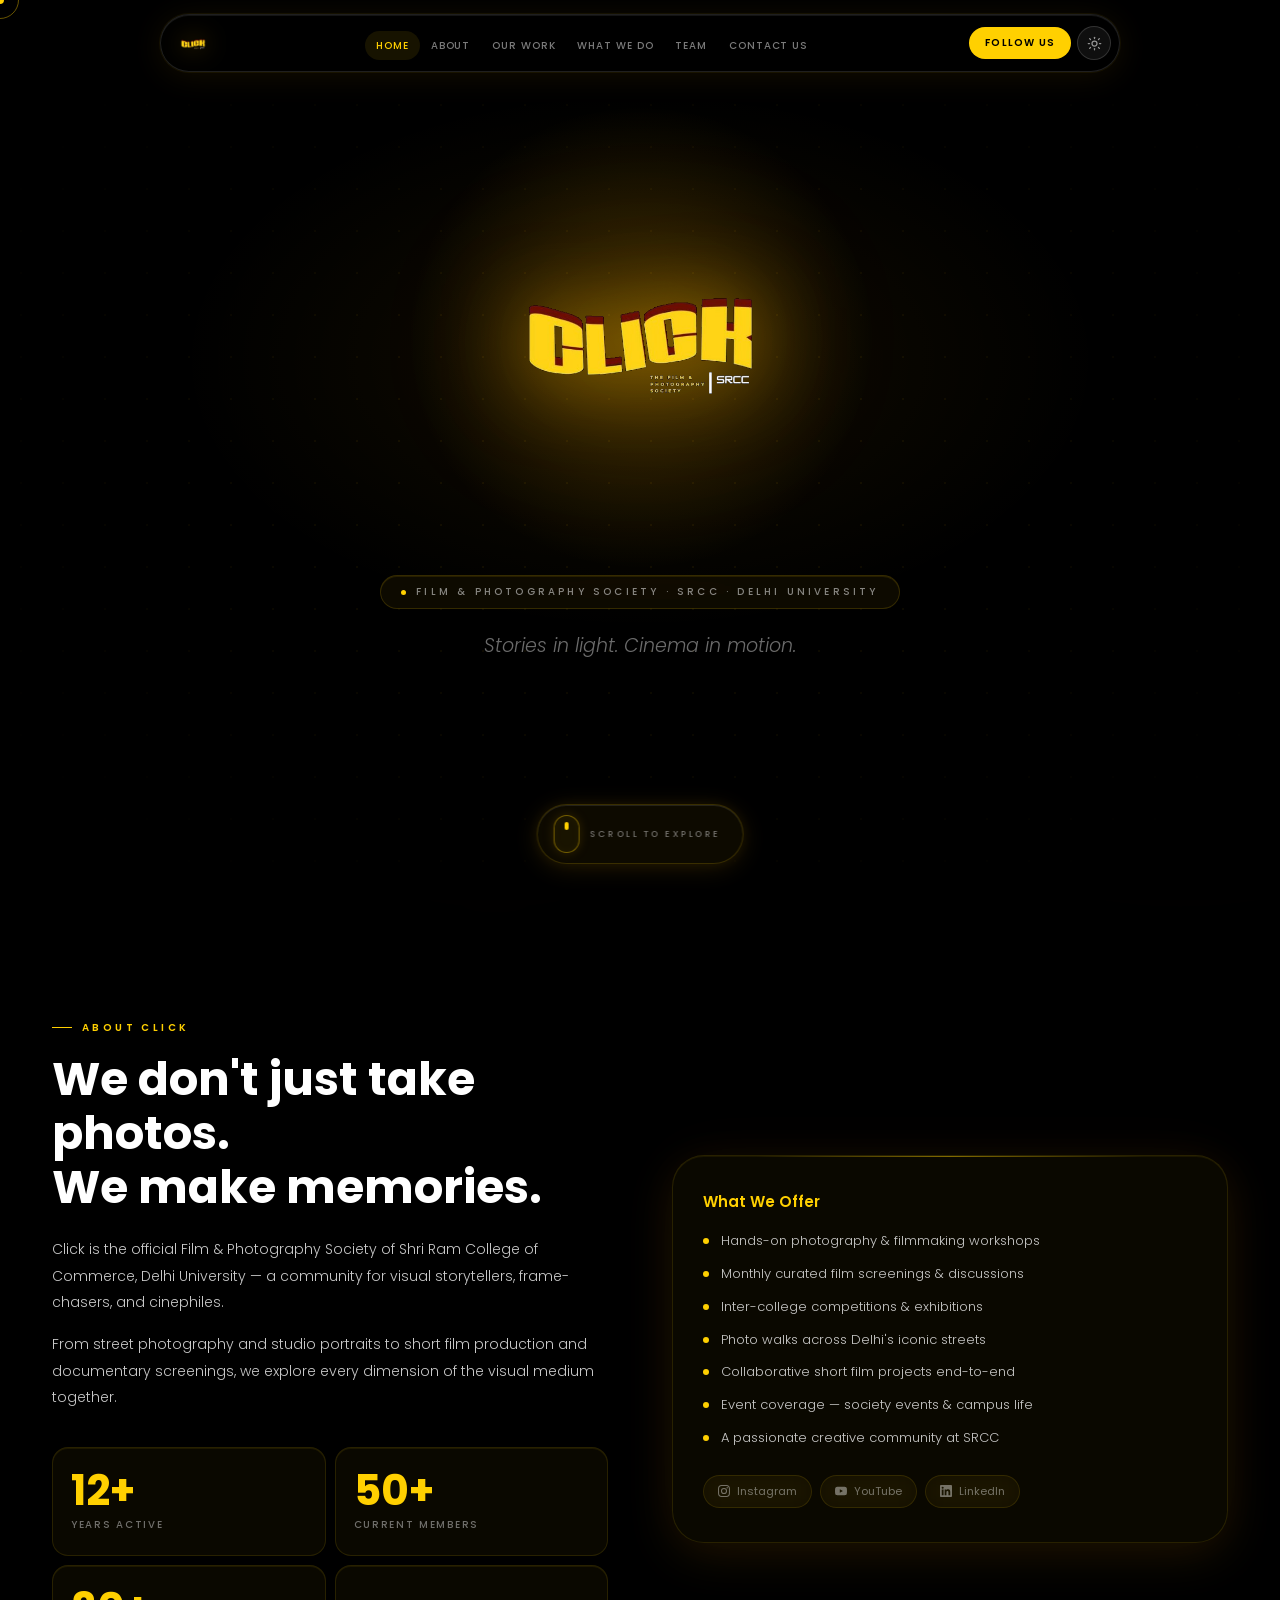
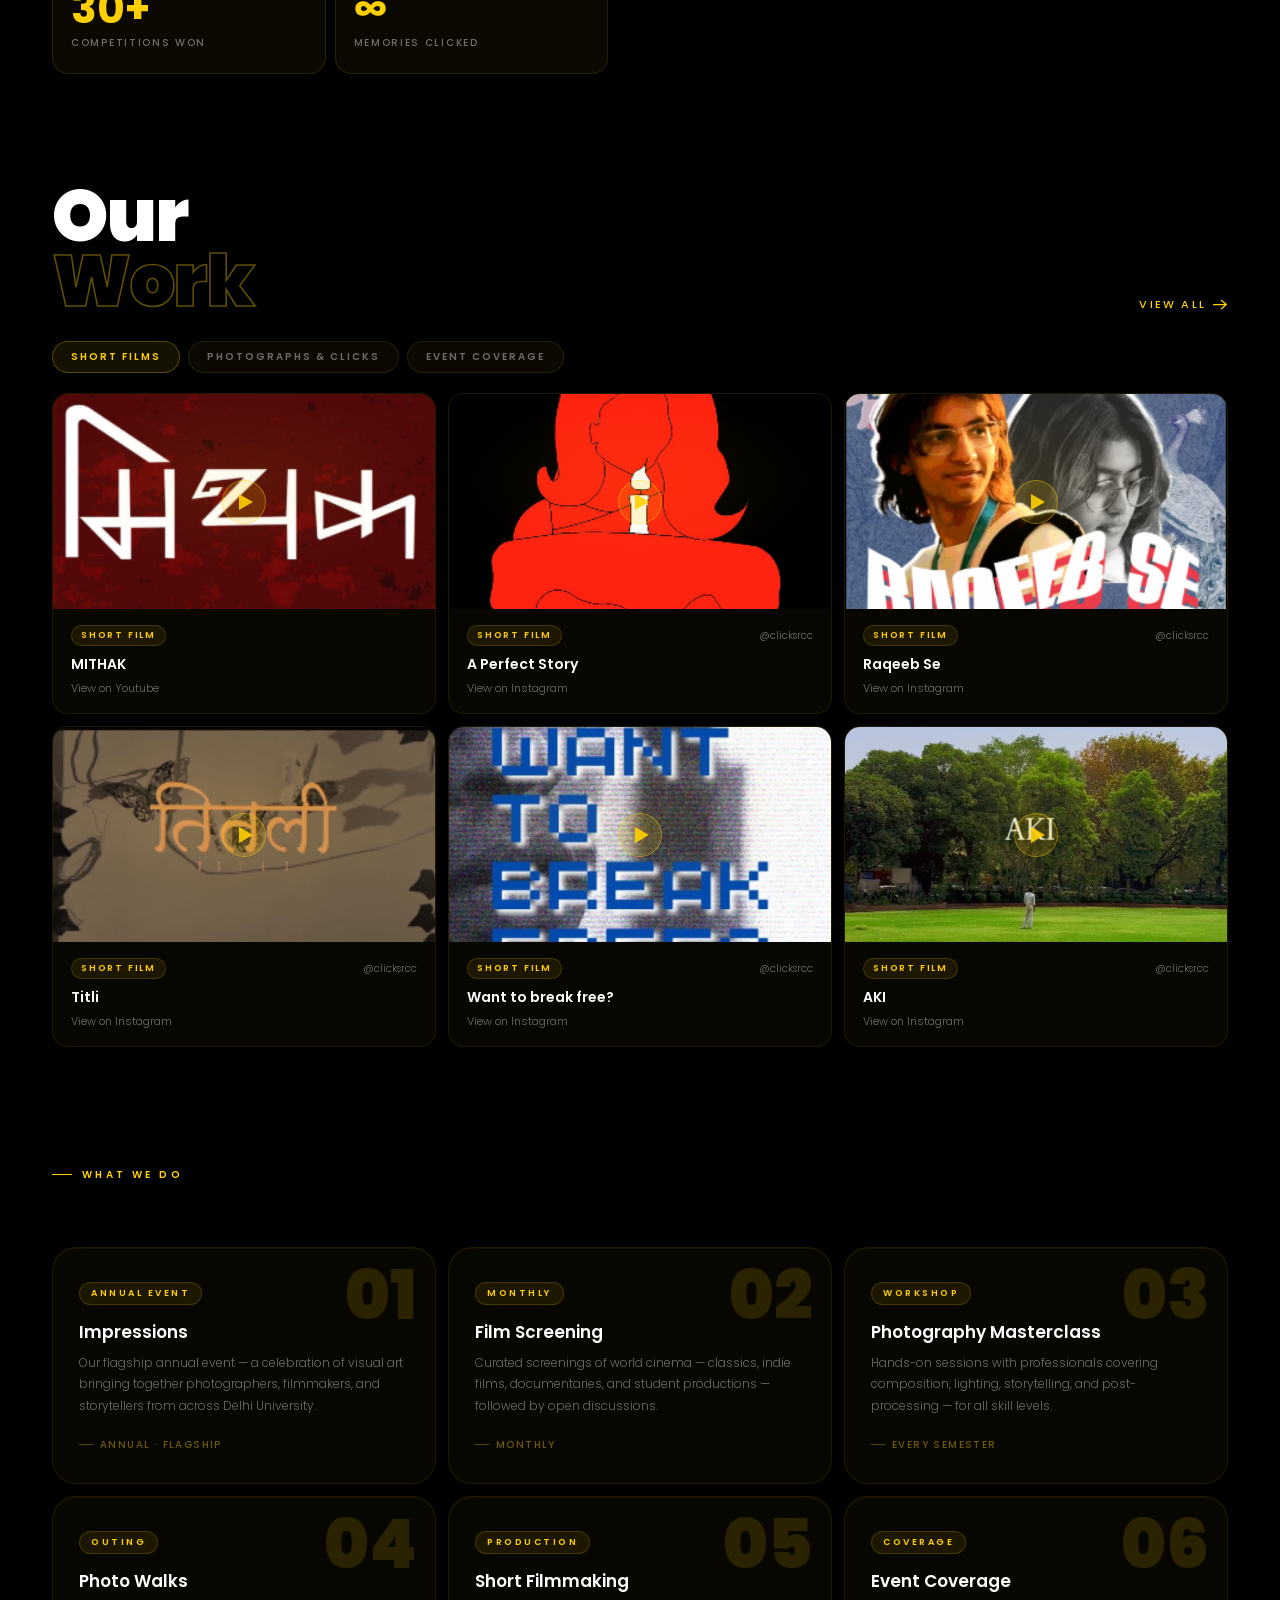
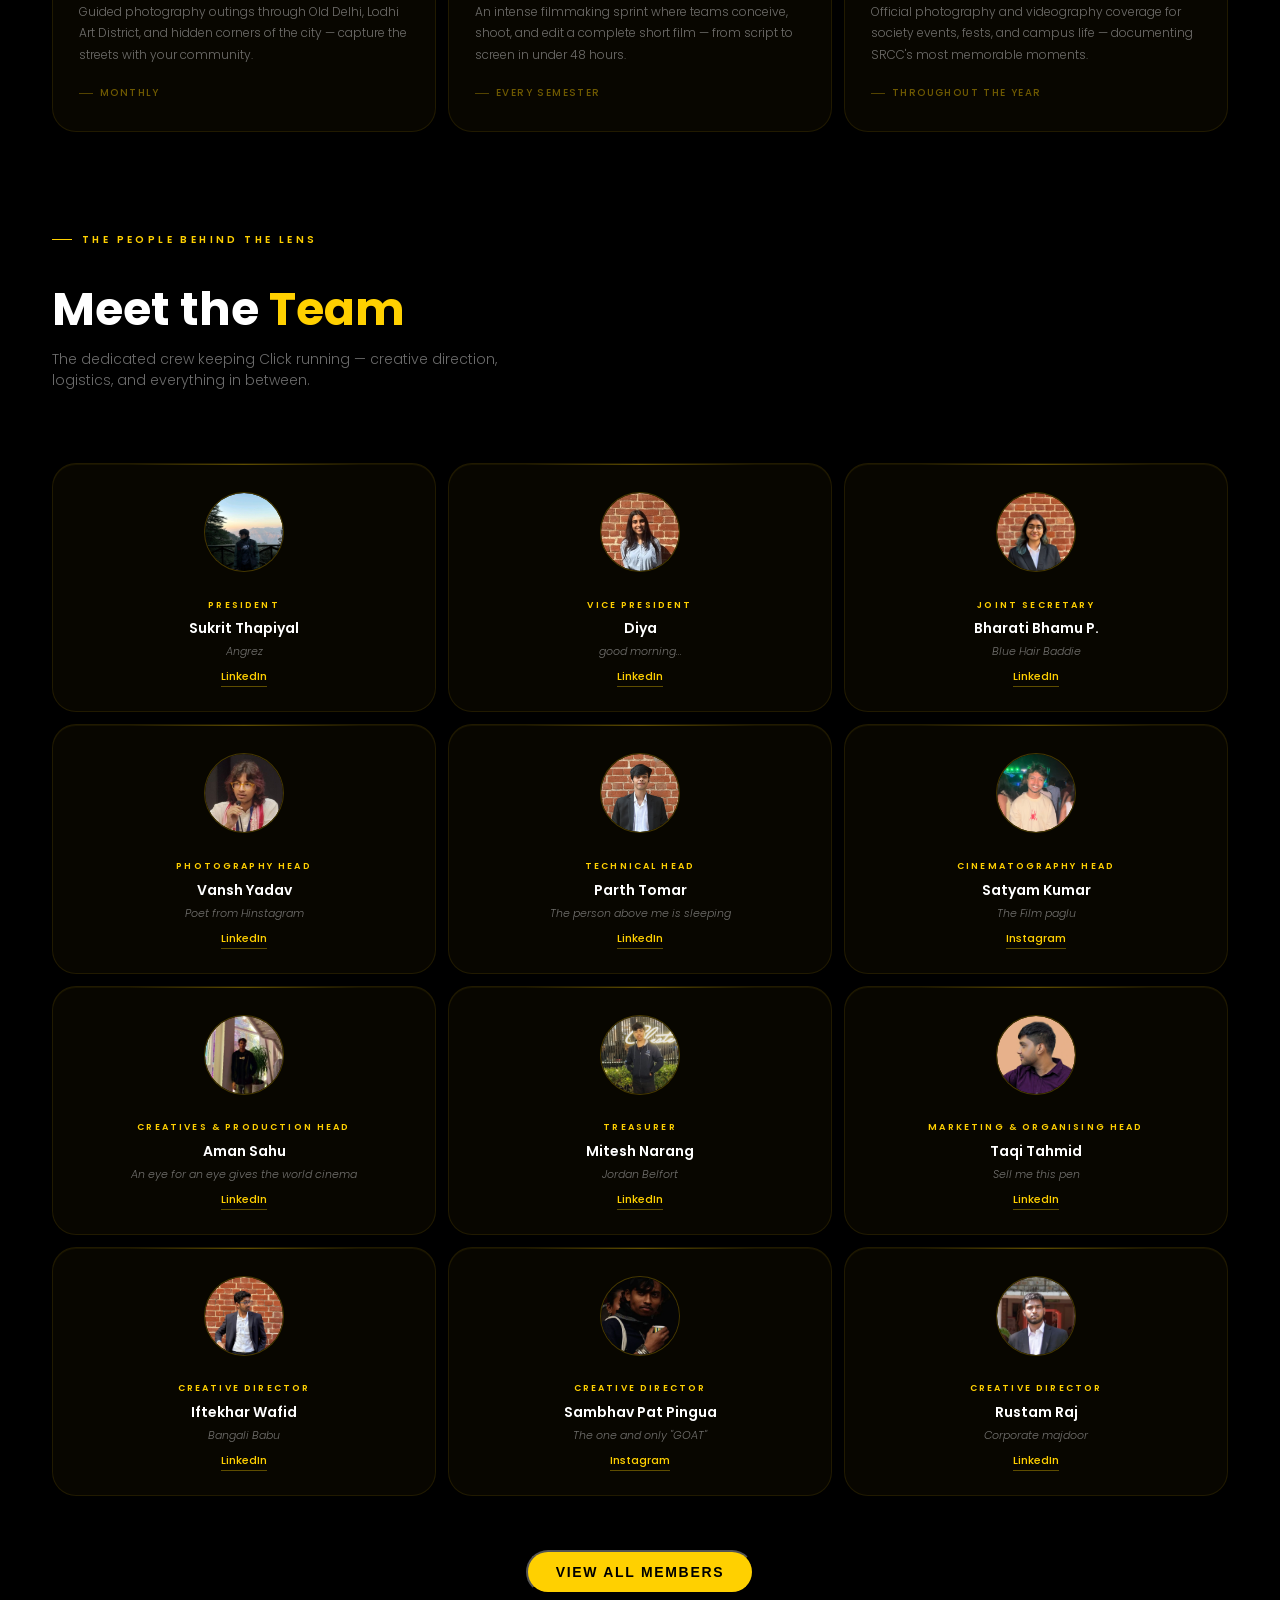
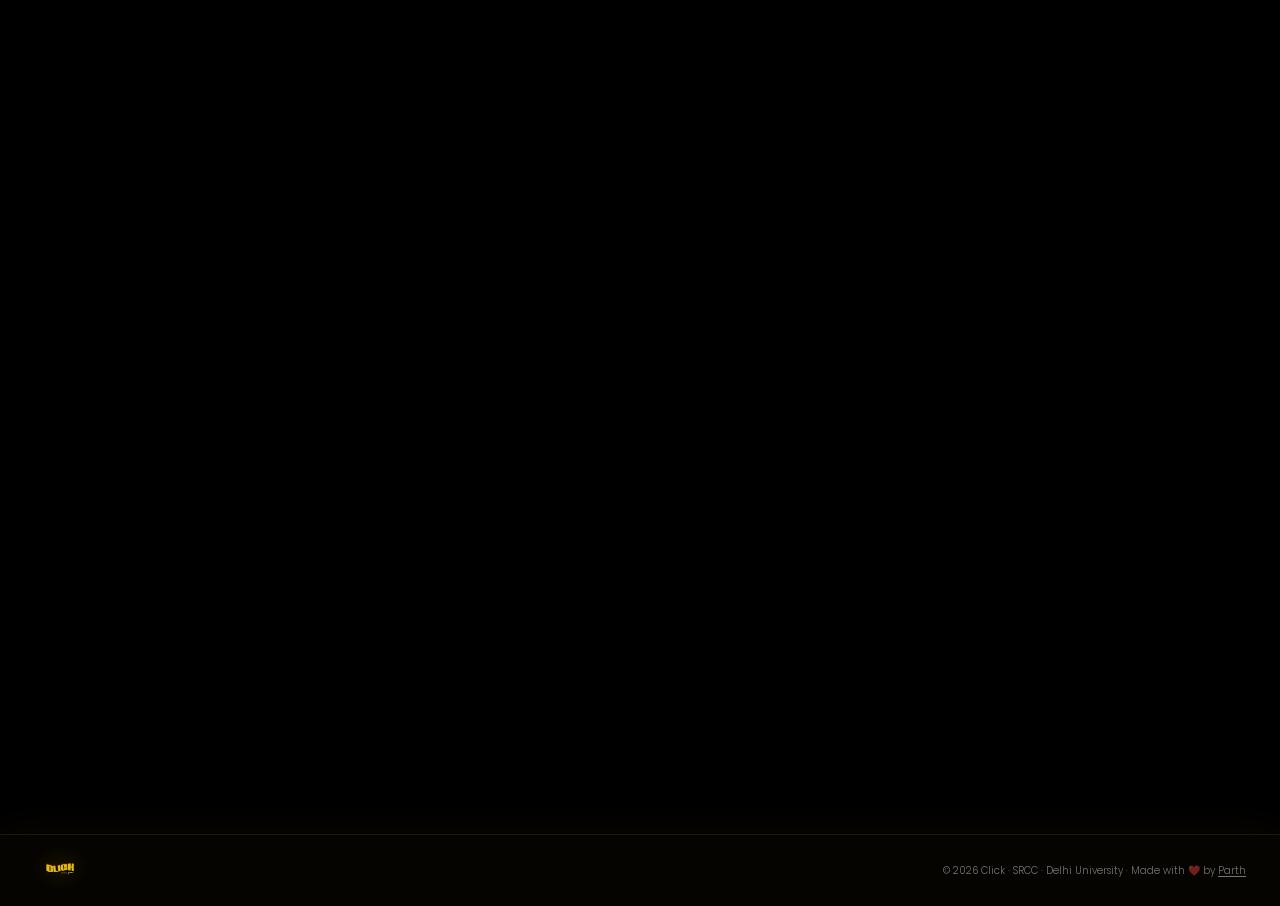
==== index.html @ 89bc9873 "Update index.html" ====
<!DOCTYPE html>
<html lang="en">
<head>
<meta charset="UTF-8">
<meta name="viewport" content="width=device-width, initial-scale=1.0">
<title>Click: Film & Photography Society, SRCC</title>
<meta property="og:type" content="website">
<meta property="og:title" content="Click: Film & Photography Society, SRCC">
<meta property="og:description" content="Official Film & Photography Society of SRCC, Delhi University.">
<meta property="og:image" content="photos/click%20logo.png">
<meta property="og:image:alt" content="click_logo">
<meta name="twitter:card" content="summary_large_image">
<meta name="twitter:title" content="Click: Film & Photography Society, SRCC">
<meta name="twitter:description" content="Official Film & Photography Society of SRCC, Delhi University.">
<meta name="twitter:image" content="photos/click%20logo.png">
<link rel="icon" type="image/png" href="photos/favicon.png">
<link rel="apple-touch-icon" href="photos/favicon.png">
<link href="https://fonts.googleapis.com/css2?family=Poppins:ital,wght@0,200;0,300;0,400;0,500;0,600;0,700;0,800;0,900;1,300;1,400&display=swap" rel="stylesheet">
<link rel="stylesheet" href="styles.css">
</head>
<body>

<div class="blob b1"></div>
<div class="blob b2"></div>
<div class="blob b3"></div>
<div class="cd" id="cd"></div>
<div class="cr" id="cr"></div>

<!-- ══ NAV ══ -->
<nav id="nav">
  <a href="#hero" class="nav-logo"><img src="[data-uri]" alt="Click SRCC"></a>
  <ul class="nav-center" id="navLinks">
    <li><a href="#hero">Home</a></li>
    <li><a href="#about">About</a></li>
    <li><a href="#gallery">Our Work</a></li>
    <li><a href="#events">What We Do</a></li>
    <li><a href="#team">Team</a></li>
    <li><a href="#connect">Contact Us</a></li>
  </ul>
  <div class="nav-mobile-title">Film &amp; Photography Society</div>
  <div class="nav-right">
    <a href="https://www.instagram.com/clicksrcc" target="_blank" class="nav-cta">Follow Us</a>
    <button class="theme-toggle" id="themeToggle" aria-label="Toggle theme"></button>
    <button class="nav-hamburger" id="hambBtn" aria-label="Menu" onclick="toggleMenu()">
      <span></span><span></span><span></span>
    </button>
  </div>
</nav>
<!-- Mobile menu -->
<div class="nav-mobile" id="mobileMenu">
  <a href="#hero">Home</a>
  <a href="#about">About</a>
  <a href="#gallery">Our Work</a>
  <a href="#events">What We Do</a>
  <a href="#team">Team</a>
  <a href="#connect">Contact Us</a>
</div>

<!-- ══ HERO ══ -->
<section class="hero" id="hero">
  <div class="hero-content">
    <div class="hero-logo-wrap">
      <img class="hero-logo-img" src="[data-uri]" alt="Click — Film & Photography Society, SRCC">
    </div>
    <div class="hero-pill"><span class="dot"></span>Film &amp; Photography Society · SRCC · Delhi University</div>
    <p class="hero-sub">Stories in light. Cinema in motion.</p>
    </div>
  <div class="hero-scroll-wrap">
    <div class="scroll-glass">
      <div class="scroll-icon-wrap">
        <div class="scroll-ball"></div>
      </div>
      <span class="scroll-label">Scroll to explore</span>
    </div>
  </div>
</section>

<!-- ══ ABOUT ══ -->
<section class="about" id="about">
  <div class="reveal d1">
    <div class="eyebrow">About Click</div>
    <h2 class="about-heading">We don't just take photos.<br>We make memories.</h2>
    <div class="about-body">
      <p>Click is the official Film &amp; Photography Society of Shri Ram College of Commerce, Delhi University — a community for visual storytellers, frame-chasers, and cinephiles.</p>
      <p>From street photography and studio portraits to short film production and documentary screenings, we explore every dimension of the visual medium together.</p>
    </div>
    <div class="stats-grid">
      <div class="sc"><div class="snum">12+</div><div class="slbl">Years Active</div></div>
      <div class="sc"><div class="snum">50+</div><div class="slbl">Current Members</div></div>
      <div class="sc"><div class="snum">30+</div><div class="slbl">Competitions Won</div></div>
      <div class="sc"><div class="snum">∞</div><div class="slbl">Memories Clicked</div></div>
    </div>
  </div>
  <div class="reveal d2">
    <div class="arc">
      <div class="arc-h">What We Offer</div>
      <ul class="arc-list">
        <li><span class="arc-ic"></span>Hands-on photography &amp; filmmaking workshops</li>
        <li><span class="arc-ic"></span>Monthly curated film screenings &amp; discussions</li>
        <li><span class="arc-ic"></span>Inter-college competitions &amp; exhibitions</li>
        <li><span class="arc-ic"></span>Photo walks across Delhi's iconic streets</li>
        <li><span class="arc-ic"></span>Collaborative short film projects end-to-end</li>
        <li><span class="arc-ic"></span>Event coverage — society events &amp; campus life</li>
        <li><span class="arc-ic"></span>A passionate creative community at SRCC</li>
      </ul>
      <div class="soc-pills">
        <a href="https://www.instagram.com/clicksrcc" target="_blank" class="sop"><svg width="12" height="12" viewBox="0 0 24 24" fill="currentColor"><path d="M12 2.163c3.204 0 3.584.012 4.85.07 3.252.148 4.771 1.691 4.919 4.919.058 1.265.069 1.645.069 4.849 0 3.205-.012 3.584-.069 4.849-.149 3.225-1.664 4.771-4.919 4.919-1.266.058-1.644.07-4.85.07-3.204 0-3.584-.012-4.849-.07-3.26-.149-4.771-1.699-4.919-4.92-.058-1.265-.07-1.644-.07-4.849 0-3.204.013-3.583.07-4.849.149-3.227 1.664-4.771 4.919-4.919 1.266-.057 1.645-.069 4.849-.069zM12 0C8.741 0 8.333.014 7.053.072 2.695.272.273 2.69.073 7.052.014 8.333 0 8.741 0 12c0 3.259.014 3.668.072 4.948.2 4.358 2.618 6.78 6.98 6.98C8.333 23.986 8.741 24 12 24c3.259 0 3.668-.014 4.948-.072 4.354-.2 6.782-2.618 6.979-6.98.059-1.28.073-1.689.073-4.948 0-3.259-.014-3.667-.072-4.947-.196-4.354-2.617-6.78-6.979-6.98C15.668.014 15.259 0 12 0zm0 5.838a6.162 6.162 0 100 12.324 6.162 6.162 0 000-12.324zM12 16a4 4 0 110-8 4 4 0 010 8zm6.406-11.845a1.44 1.44 0 100 2.881 1.44 1.44 0 000-2.881z"/></svg>Instagram</a>
        <a href="https://www.youtube.com/@CLICKSRCC" target="_blank" class="sop"><svg width="12" height="12" viewBox="0 0 24 24" fill="currentColor"><path d="M23.495 6.205a3.007 3.007 0 0 0-2.088-2.088c-1.87-.501-9.396-.501-9.396-.501s-7.507-.01-9.396.501A3.007 3.007 0 0 0 .527 6.205a31.247 31.247 0 0 0-.522 5.805 31.247 31.247 0 0 0 .522 5.783 3.007 3.007 0 0 0 2.088 2.088c1.868.502 9.396.502 9.396.502s7.506 0 9.396-.502a3.007 3.007 0 0 0 2.088-2.088 31.247 31.247 0 0 0 .5-5.783 31.247 31.247 0 0 0-.5-5.805zM9.609 15.601V8.408l6.264 3.602z"/></svg>YouTube</a>
        <a href="https://www.linkedin.com/company/clicksrcc" target="_blank" class="sop"><svg width="12" height="12" viewBox="0 0 24 24" fill="currentColor"><path d="M20.447 20.452h-3.554v-5.569c0-1.328-.027-3.037-1.852-3.037-1.853 0-2.136 1.445-2.136 2.939v5.667H9.351V9h3.414v1.561h.046c.477-.9 1.637-1.85 3.37-1.85 3.601 0 4.267 2.37 4.267 5.455v6.286zM5.337 7.433a2.062 2.062 0 0 1-2.063-2.065 2.064 2.064 0 1 1 2.063 2.065zm1.782 13.019H3.555V9h3.564v11.452zM22.225 0H1.771C.792 0 0 .774 0 1.729v20.542C0 23.227.792 24 1.771 24h20.451C23.2 24 24 23.227 24 22.271V1.729C24 .774 23.2 0 22.222 0h.003z"/></svg>LinkedIn</a>
      </div>
    </div>
  </div>
</section>

<!-- ══ GALLERY ══ -->
<section class="gallery-section" id="gallery">
  <div class="gallery-hdr reveal">
    <h2 class="g-title">Our<br><span class="ghost">Work</span></h2>
    <a href="https://www.instagram.com/clicksrcc" target="_blank" class="va">View All <svg width="15" height="11" viewBox="0 0 18 12" fill="none"><path d="M0 6H16M10 1L16 6L10 11" stroke="#FFD000" stroke-width="1.5" stroke-linecap="round" stroke-linejoin="round"/></svg></a>
  </div>
  <div class="g-tabs reveal d1">
    <div class="g-tab active" data-tab="films">Short Films</div>
    <div class="g-tab" data-tab="photos">Photographs &amp; Clicks</div>
    <div class="g-tab" data-tab="events-cov">Event Coverage</div>
  </div>

  <!-- SHORT FILMS -->
  <div class="g-group active reveal d2" id="tab-films">
    <div class="films-grid">

      <!-- FILM 1: MITHAK — add thumbnail by replacing the <div class="film-thumb"> inner content -->
      <div class="film-card">
        <div class="film-thumb">
          <img src="photos/shortfilms/mithak.png" alt="MITHAK">
          <a href="https://www.youtube.com/watch?v=aSzIMugtqWg" target="_blank" rel="noopener noreferrer" class="film-play" aria-label="Play MITHAK"><svg width="14" height="16" viewBox="0 0 14 16" fill="rgba(255,208,0,0.9)"><path d="M0 0L14 8L0 16V0Z"/></svg></a>
        </div>
        <div class="film-info">
          <div style="display:flex;align-items:center;justify-content:space-between;margin-bottom:8px">
            <span class="film-tag">Short Film</span>
          </div>
          <div class="film-title">MITHAK</div>
          <div class="film-meta">View on Youtube</div>
        </div>
      </div>

      <!-- FILM 2 — add thumbnail -->
      <div class="film-card">
        <div class="film-thumb">
          <img src="photos/shortfilms/a perfect story.png" alt="Short Film 2">
          <a href="https://www.instagram.com/p/DLpqdezyZXt/" target="_blank" rel="noopener noreferrer" class="film-play" aria-label="Play A Perfect Story"><svg width="14" height="16" viewBox="0 0 14 16" fill="rgba(255,208,0,0.9)"><path d="M0 0L14 8L0 16V0Z"/></svg></a>
        </div>
        <div class="film-info">
          <div style="display:flex;align-items:center;justify-content:space-between;margin-bottom:8px"><span class="film-tag">Short Film</span><span style="font-size:10px;color:var(--muted)">@clicksrcc</span></div>
          <div class="film-title">A Perfect Story</div>
          <div class="film-meta">View on Instagram</div>
        </div>
      </div>

      <!-- FILM 3 — add thumbnail -->
      <div class="film-card">
        <div class="film-thumb">
          <img src="photos/shortfilms/raqeebse.png" alt="Raqeeb Se short film cover">
          <a href="https://www.instagram.com/p/DG0-JhAyBkB/" target="_blank" rel="noopener noreferrer" class="film-play" aria-label="Play Raqeeb Se"><svg width="14" height="16" viewBox="0 0 14 16" fill="rgba(255,208,0,0.9)"><path d="M0 0L14 8L0 16V0Z"/></svg></a>
        </div>
        <div class="film-info">
          <div style="display:flex;align-items:center;justify-content:space-between;margin-bottom:8px"><span class="film-tag">Short Film</span><span style="font-size:10px;color:var(--muted)">@clicksrcc</span></div>
          <div class="film-title">Raqeeb Se</div>
          <div class="film-meta">View on Instagram</div>
        </div>
      </div>

      <!-- FILM 4 — add thumbnail -->
      <div class="film-card">
        <div class="film-thumb">
          <img src="photos/shortfilms/titli.png" alt="Titli short film cover">
          <a href="https://www.instagram.com/p/DHG4GEySK_D/" target="_blank" rel="noopener noreferrer" class="film-play" aria-label="Play Titli"><svg width="14" height="16" viewBox="0 0 14 16" fill="rgba(255,208,0,0.9)"><path d="M0 0L14 8L0 16V0Z"/></svg></a>
        </div>
        <div class="film-info">
          <div style="display:flex;align-items:center;justify-content:space-between;margin-bottom:8px"><span class="film-tag">Short Film</span><span style="font-size:10px;color:var(--muted)">@clicksrcc</span></div>
          <div class="film-title">Titli</div>
          <div class="film-meta">View on Instagram</div>
        </div>
      </div>

      <!-- FILM 5 — add thumbnail -->
      <div class="film-card">
        <div class="film-thumb">
          <img src="photos/shortfilms/want_to_break_free.png" alt="Short Film 5">
          <a href="https://www.instagram.com/p/DNn8rSDTjLC/" target="_blank" rel="noopener noreferrer" class="film-play" aria-label="Play Want to break free"><svg width="14" height="16" viewBox="0 0 14 16" fill="rgba(255,208,0,0.9)"><path d="M0 0L14 8L0 16V0Z"/></svg></a>
        </div>
        <div class="film-info">
          <div style="display:flex;align-items:center;justify-content:space-between;margin-bottom:8px"><span class="film-tag">Short Film</span><span style="font-size:10px;color:var(--muted)">@clicksrcc</span></div>
          <div class="film-title">Want to break free?</div>
          <div class="film-meta">View on Instagram</div>
        </div>
      </div>

      <!-- FILM 6 — AKI -->
      <div class="film-card">
        <div class="film-thumb">
          <img src="photos/shortfilms/AKI.png" alt="AKI short film cover">
          <a href="https://www.instagram.com/p/DLK1sRhyFq5/" target="_blank" rel="noopener noreferrer" class="film-play" aria-label="Play AKI"><svg width="14" height="16" viewBox="0 0 14 16" fill="rgba(255,208,0,0.9)"><path d="M0 0L14 8L0 16V0Z"/></svg></a>
        </div>
        <div class="film-info">
          <div style="display:flex;align-items:center;justify-content:space-between;margin-bottom:8px"><span class="film-tag">Short Film</span><span style="font-size:10px;color:var(--muted)">@clicksrcc</span></div>
          <div class="film-title">AKI</div>
          <div class="film-meta">View on Instagram</div>
        </div>
      </div>

    </div>
  </div>

  <!-- PHOTOGRAPHS -->
  <div class="g-group reveal d2" id="tab-photos">

    <!-- Impressions banners — ADD PHOTOS via img tags or background-image -->
    <div class="impressions-row">
      <a href="https://www.instagram.com/p/DImTW6iSQWV/?img_index=1" target="_blank" class="imp-card">
        <div class="imp-inner">
          <img src="photos/clicks/impressions'25.png" alt="Impressions 25">
          <svg width="32" height="32" viewBox="0 0 24 24" fill="rgba(255,208,0,0.25)" style="position:relative;z-index:1"><path d="M12 2.163c3.204 0 3.584.012 4.85.07 3.252.148 4.771 1.691 4.919 4.919.058 1.265.069 1.645.069 4.849 0 3.205-.012 3.584-.069 4.849-.149 3.225-1.664 4.771-4.919 4.919-1.266.058-1.644.07-4.85.07-3.204 0-3.584-.012-4.849-.07-3.26-.149-4.771-1.699-4.919-4.92-.058-1.265-.07-1.644-.07-4.849 0-3.204.013-3.583.07-4.849.149-3.227 1.664-4.771 4.919-4.919 1.266-.057 1.645-.069 4.849-.069zM12 0C8.741 0 8.333.014 7.053.072 2.695.272.273 2.69.073 7.052.014 8.333 0 8.741 0 12c0 3.259.014 3.668.072 4.948.2 4.358 2.618 6.78 6.98 6.98C8.333 23.986 8.741 24 12 24c3.259 0 3.668-.014 4.948-.072 4.354-.2 6.782-2.618 6.979-6.98.059-1.28.073-1.689.073-4.948 0-3.259-.014-3.667-.072-4.947-.196-4.354-2.617-6.78-6.979-6.98C15.668.014 15.259 0 12 0zm0 5.838a6.162 6.162 0 100 12.324 6.162 6.162 0 000-12.324zM12 16a4 4 0 110-8 4 4 0 010 8zm6.406-11.845a1.44 1.44 0 100 2.881 1.44 1.44 0 000-2.881z"/></svg>
          <div class="imp-badge"><div class="imp-name">Impressions '25</div><div class="imp-sub">View on Instagram · @clicksrcc</div></div>
        </div>
      </a>
      <a href="https://www.instagram.com/p/C6vIA2GR4ua/" target="_blank" class="imp-card">
        <div class="imp-inner">
          <img src="photos/clicks/impressions'24.png" alt="Impressions 24">
          <svg width="32" height="32" viewBox="0 0 24 24" fill="rgba(255,208,0,0.25)" style="position:relative;z-index:1"><path d="M12 2.163c3.204 0 3.584.012 4.85.07 3.252.148 4.771 1.691 4.919 4.919.058 1.265.069 1.645.069 4.849 0 3.205-.012 3.584-.069 4.849-.149 3.225-1.664 4.771-4.919 4.919-1.266.058-1.644.07-4.85.07-3.204 0-3.584-.012-4.849-.07-3.26-.149-4.771-1.699-4.919-4.92-.058-1.265-.07-1.644-.07-4.849 0-3.204.013-3.583.07-4.849.149-3.227 1.664-4.771 4.919-4.919 1.266-.057 1.645-.069 4.849-.069zM12 0C8.741 0 8.333.014 7.053.072 2.695.272.273 2.69.073 7.052.014 8.333 0 8.741 0 12c0 3.259.014 3.668.072 4.948.2 4.358 2.618 6.78 6.98 6.98C8.333 23.986 8.741 24 12 24c3.259 0 3.668-.014 4.948-.072 4.354-.2 6.782-2.618 6.979-6.98.059-1.28.073-1.689.073-4.948 0-3.259-.014-3.667-.072-4.947-.196-4.354-2.617-6.78-6.979-6.98C15.668.014 15.259 0 12 0zm0 5.838a6.162 6.162 0 100 12.324 6.162 6.162 0 000-12.324zM12 16a4 4 0 110-8 4 4 0 010 8zm6.406-11.845a1.44 1.44 0 100 2.881 1.44 1.44 0 000-2.881z"/></svg>
          <div class="imp-badge"><div class="imp-name">Impressions '24</div><div class="imp-sub">View on Instagram · @clicksrcc</div></div>
        </div>
      </a>
    </div>

    <!-- 7 photo cards — ADD PHOTOS here -->
    <div class="ig-grid">
      <!-- PHOTO 1 (featured, 2×2) -->
      <a href="https://www.instagram.com/p/DUvS_ltEwDt/?img_index=15" target="_blank" rel="noopener noreferrer" class="ig-card feat">
        <div class="ig-inner">
          <img src="photos/clicks/01.JPG" alt="Photo 1">
          <div class="ig-placeholder"><svg width="40" height="40" viewBox="0 0 24 24" fill="rgba(255,208,0,0.2)"><path d="M12 2.163c3.204 0 3.584.012 4.85.07 3.252.148 4.771 1.691 4.919 4.919.058 1.265.069 1.645.069 4.849 0 3.205-.012 3.584-.069 4.849-.149 3.225-1.664 4.771-4.919 4.919-1.266.058-1.644.07-4.85.07-3.204 0-3.584-.012-4.849-.07-3.26-.149-4.771-1.699-4.919-4.92-.058-1.265-.07-1.644-.07-4.849 0-3.204.013-3.583.07-4.849.149-3.227 1.664-4.771 4.919-4.919 1.266-.057 1.645-.069 4.849-.069zM12 0C8.741 0 8.333.014 7.053.072 2.695.272.273 2.69.073 7.052.014 8.333 0 8.741 0 12c0 3.259.014 3.668.072 4.948.2 4.358 2.618 6.78 6.98 6.98C8.333 23.986 8.741 24 12 24c3.259 0 3.668-.014 4.948-.072 4.354-.2 6.782-2.618 6.979-6.98.059-1.28.073-1.689.073-4.948 0-3.259-.014-3.667-.072-4.947-.196-4.354-2.617-6.78-6.979-6.98C15.668.014 15.259 0 12 0zm0 5.838a6.162 6.162 0 100 12.324 6.162 6.162 0 000-12.324zM12 16a4 4 0 110-8 4 4 0 010 8zm6.406-11.845a1.44 1.44 0 100 2.881 1.44 1.44 0 000-2.881z"/></svg></div>
        </div>
        <div class="ig-overlay"><span class="ig-overlay-text">View on Instagram</span></div>
      </a>

      <!-- PHOTO 2 -->
      <a href="https://www.instagram.com/p/DQe0naSEx8l/?img_index=5" target="_blank" rel="noopener noreferrer" class="ig-card"><div class="ig-inner"><img src="photos/clicks/02.png" alt="Photo 2"><div class="ig-placeholder"><svg width="28" height="28" viewBox="0 0 24 24" fill="rgba(255,208,0,0.18)"><path d="M12 2.163c3.204 0 3.584.012 4.85.07 3.252.148 4.771 1.691 4.919 4.919.058 1.265.069 1.645.069 4.849 0 3.205-.012 3.584-.069 4.849-.149 3.225-1.664 4.771-4.919 4.919-1.266.058-1.644.07-4.85.07-3.204 0-3.584-.012-4.849-.07-3.26-.149-4.771-1.699-4.919-4.92-.058-1.265-.07-1.644-.07-4.849 0-3.204.013-3.583.07-4.849.149-3.227 1.664-4.771 4.919-4.919 1.266-.057 1.645-.069 4.849-.069zM12 0C8.741 0 8.333.014 7.053.072 2.695.272.273 2.69.073 7.052.014 8.333 0 8.741 0 12c0 3.259.014 3.668.072 4.948.2 4.358 2.618 6.78 6.98 6.98C8.333 23.986 8.741 24 12 24c3.259 0 3.668-.014 4.948-.072 4.354-.2 6.782-2.618 6.979-6.98.059-1.28.073-1.689.073-4.948 0-3.259-.014-3.667-.072-4.947-.196-4.354-2.617-6.78-6.979-6.98C15.668.014 15.259 0 12 0zm0 5.838a6.162 6.162 0 100 12.324 6.162 6.162 0 000-12.324zM12 16a4 4 0 110-8 4 4 0 010 8zm6.406-11.845a1.44 1.44 0 100 2.881 1.44 1.44 0 000-2.881z"/></svg></div></div><div class="ig-overlay"><span class="ig-overlay-text">View on Instagram</span></div></a>

      <!-- PHOTO 3 -->
      <a href="https://www.instagram.com/p/DRz5qf8E8Tc/?img_index=4" target="_blank" rel="noopener noreferrer" class="ig-card"><div class="ig-inner"><img src="photos/clicks/03.png" alt="Photo 3"><div class="ig-placeholder"><svg width="28" height="28" viewBox="0 0 24 24" fill="rgba(255,208,0,0.18)"><path d="M12 2.163c3.204 0 3.584.012 4.85.07 3.252.148 4.771 1.691 4.919 4.919.058 1.265.069 1.645.069 4.849 0 3.205-.012 3.584-.069 4.849-.149 3.225-1.664 4.771-4.919 4.919-1.266.058-1.644.07-4.85.07-3.204 0-3.584-.012-4.849-.07-3.26-.149-4.771-1.699-4.919-4.92-.058-1.265-.07-1.644-.07-4.849 0-3.204.013-3.583.07-4.849.149-3.227 1.664-4.771 4.919-4.919 1.266-.057 1.645-.069 4.849-.069zM12 0C8.741 0 8.333.014 7.053.072 2.695.272.273 2.69.073 7.052.014 8.333 0 8.741 0 12c0 3.259.014 3.668.072 4.948.2 4.358 2.618 6.78 6.98 6.98C8.333 23.986 8.741 24 12 24c3.259 0 3.668-.014 4.948-.072 4.354-.2 6.782-2.618 6.979-6.98.059-1.28.073-1.689.073-4.948 0-3.259-.014-3.667-.072-4.947-.196-4.354-2.617-6.78-6.979-6.98C15.668.014 15.259 0 12 0zm0 5.838a6.162 6.162 0 100 12.324 6.162 6.162 0 000-12.324zM12 16a4 4 0 110-8 4 4 0 010 8zm6.406-11.845a1.44 1.44 0 100 2.881 1.44 1.44 0 000-2.881z"/></svg></div></div><div class="ig-overlay"><span class="ig-overlay-text">View on Instagram</span></div></a>

      <!-- PHOTO 4 -->
      <a href="https://www.instagram.com/p/DVjhsaTE8dm/?img_index=3" target="_blank" rel="noopener noreferrer" class="ig-card"><div class="ig-inner"><img src="photos/clicks/04.png" alt="Photo 4"><div class="ig-placeholder"><svg width="28" height="28" viewBox="0 0 24 24" fill="rgba(255,208,0,0.18)"><path d="M12 2.163c3.204 0 3.584.012 4.85.07 3.252.148 4.771 1.691 4.919 4.919.058 1.265.069 1.645.069 4.849 0 3.205-.012 3.584-.069 4.849-.149 3.225-1.664 4.771-4.919 4.919-1.266.058-1.644.07-4.85.07-3.204 0-3.584-.012-4.849-.07-3.26-.149-4.771-1.699-4.919-4.92-.058-1.265-.07-1.644-.07-4.849 0-3.204.013-3.583.07-4.849.149-3.227 1.664-4.771 4.919-4.919 1.266-.057 1.645-.069 4.849-.069zM12 0C8.741 0 8.333.014 7.053.072 2.695.272.273 2.69.073 7.052.014 8.333 0 8.741 0 12c0 3.259.014 3.668.072 4.948.2 4.358 2.618 6.78 6.98 6.98C8.333 23.986 8.741 24 12 24c3.259 0 3.668-.014 4.948-.072 4.354-.2 6.782-2.618 6.979-6.98.059-1.28.073-1.689.073-4.948 0-3.259-.014-3.667-.072-4.947-.196-4.354-2.617-6.78-6.979-6.98C15.668.014 15.259 0 12 0zm0 5.838a6.162 6.162 0 100 12.324 6.162 6.162 0 000-12.324zM12 16a4 4 0 110-8 4 4 0 010 8zm6.406-11.845a1.44 1.44 0 100 2.881 1.44 1.44 0 000-2.881z"/></svg></div></div><div class="ig-overlay"><span class="ig-overlay-text">View on Instagram</span></div></a>

      <!-- PHOTO 5 -->
      <a href="https://www.instagram.com/p/DTLZzpsE4yO/?img_index=4" target="_blank" rel="noopener noreferrer" class="ig-card"><div class="ig-inner"><img src="photos/clicks/05.png" alt="Photo 5"><div class="ig-placeholder"><svg width="28" height="28" viewBox="0 0 24 24" fill="rgba(255,208,0,0.18)"><path d="M12 2.163c3.204 0 3.584.012 4.85.07 3.252.148 4.771 1.691 4.919 4.919.058 1.265.069 1.645.069 4.849 0 3.205-.012 3.584-.069 4.849-.149 3.225-1.664 4.771-4.919 4.919-1.266.058-1.644.07-4.85.07-3.204 0-3.584-.012-4.849-.07-3.26-.149-4.771-1.699-4.919-4.92-.058-1.265-.07-1.644-.07-4.849 0-3.204.013-3.583.07-4.849.149-3.227 1.664-4.771 4.919-4.919 1.266-.057 1.645-.069 4.849-.069zM12 0C8.741 0 8.333.014 7.053.072 2.695.272.273 2.69.073 7.052.014 8.333 0 8.741 0 12c0 3.259.014 3.668.072 4.948.2 4.358 2.618 6.78 6.98 6.98C8.333 23.986 8.741 24 12 24c3.259 0 3.668-.014 4.948-.072 4.354-.2 6.782-2.618 6.979-6.98.059-1.28.073-1.689.073-4.948 0-3.259-.014-3.667-.072-4.947-.196-4.354-2.617-6.78-6.979-6.98C15.668.014 15.259 0 12 0zm0 5.838a6.162 6.162 0 100 12.324 6.162 6.162 0 000-12.324zM12 16a4 4 0 110-8 4 4 0 010 8zm6.406-11.845a1.44 1.44 0 100 2.881 1.44 1.44 0 000-2.881z"/></svg></div></div><div class="ig-overlay"><span class="ig-overlay-text">View on Instagram</span></div></a>

      <!-- PHOTO 6 -->
      <a href="https://www.instagram.com/p/DTLZzpsE4yO/?img_index=5" target="_blank" rel="noopener noreferrer" class="ig-card"><div class="ig-inner"><img src="photos/clicks/06.png" alt="Photo 6"><div class="ig-placeholder"><svg width="28" height="28" viewBox="0 0 24 24" fill="rgba(255,208,0,0.18)"><path d="M12 2.163c3.204 0 3.584.012 4.85.07 3.252.148 4.771 1.691 4.919 4.919.058 1.265.069 1.645.069 4.849 0 3.205-.012 3.584-.069 4.849-.149 3.225-1.664 4.771-4.919 4.919-1.266.058-1.644.07-4.85.07-3.204 0-3.584-.012-4.849-.07-3.26-.149-4.771-1.699-4.919-4.92-.058-1.265-.07-1.644-.07-4.849 0-3.204.013-3.583.07-4.849.149-3.227 1.664-4.771 4.919-4.919 1.266-.057 1.645-.069 4.849-.069zM12 0C8.741 0 8.333.014 7.053.072 2.695.272.273 2.69.073 7.052.014 8.333 0 8.741 0 12c0 3.259.014 3.668.072 4.948.2 4.358 2.618 6.78 6.98 6.98C8.333 23.986 8.741 24 12 24c3.259 0 3.668-.014 4.948-.072 4.354-.2 6.782-2.618 6.979-6.98.059-1.28.073-1.689.073-4.948 0-3.259-.014-3.667-.072-4.947-.196-4.354-2.617-6.78-6.979-6.98C15.668.014 15.259 0 12 0zm0 5.838a6.162 6.162 0 100 12.324 6.162 6.162 0 000-12.324zM12 16a4 4 0 110-8 4 4 0 010 8zm6.406-11.845a1.44 1.44 0 100 2.881 1.44 1.44 0 000-2.881z"/></svg></div></div><div class="ig-overlay"><span class="ig-overlay-text">View on Instagram</span></div></a>

      <!-- PHOTO 7 -->
      <a href="https://www.instagram.com/p/DQe0naSEx8l/?img_index=2" target="_blank" rel="noopener noreferrer" class="ig-card"><div class="ig-inner"><img src="photos/clicks/07.png" alt="Photo 7"><div class="ig-placeholder"><svg width="28" height="28" viewBox="0 0 24 24" fill="rgba(255,208,0,0.18)"><path d="M12 2.163c3.204 0 3.584.012 4.85.07 3.252.148 4.771 1.691 4.919 4.919.058 1.265.069 1.645.069 4.849 0 3.205-.012 3.584-.069 4.849-.149 3.225-1.664 4.771-4.919 4.919-1.266.058-1.644.07-4.85.07-3.204 0-3.584-.012-4.849-.07-3.26-.149-4.771-1.699-4.919-4.92-.058-1.265-.07-1.644-.07-4.849 0-3.204.013-3.583.07-4.849.149-3.227 1.664-4.771 4.919-4.919 1.266-.057 1.645-.069 4.849-.069zM12 0C8.741 0 8.333.014 7.053.072 2.695.272.273 2.69.073 7.052.014 8.333 0 8.741 0 12c0 3.259.014 3.668.072 4.948.2 4.358 2.618 6.78 6.98 6.98C8.333 23.986 8.741 24 12 24c3.259 0 3.668-.014 4.948-.072 4.354-.2 6.782-2.618 6.979-6.98.059-1.28.073-1.689.073-4.948 0-3.259-.014-3.667-.072-4.947-.196-4.354-2.617-6.78-6.979-6.98C15.668.014 15.259 0 12 0zm0 5.838a6.162 6.162 0 100 12.324 6.162 6.162 0 000-12.324zM12 16a4 4 0 110-8 4 4 0 010 8zm6.406-11.845a1.44 1.44 0 100 2.881 1.44 1.44 0 000-2.881z"/></svg></div></div><div class="ig-overlay"><span class="ig-overlay-text">View on Instagram</span></div></a>
    </div>
  </div>

  <!-- EVENT COVERAGE -->
  <div class="g-group reveal d2" id="tab-events-cov">
    <div class="cov-grid">
      <!-- COV 1 -->
      <a href="https://www.instagram.com/debsocsrcc/" target="_blank" rel="noopener noreferrer" class="cov-card">
        <div class="cov-thumb"><img src="YOUR_EVENT_COVERAGE1.jpg" alt="Event Coverage 1"></div>
        <div class="cov-info"><div class="cov-title">SRDF'26</div><div class="cov-meta">@debsocsrcc</div></div>
      </a>
      <!-- COV 2 -->
      <a href="https://www.instagram.com/p/DVi4vjUkcXD/" target="_blank" rel="noopener noreferrer" class="cov-card">
        <div class="cov-thumb"><img src="photos/events/echoes.png" alt="Event Coverage 2"></div>
        <div class="cov-info"><div class="cov-title">ECHOES'26</div><div class="cov-meta">@enac_srcc</div></div>
      </a>
      <!-- COV 3 -->
      <a href="https://www.instagram.com/reel/DHq1K0jy4X1/" target="_blank" rel="noopener noreferrer" class="cov-card">
        <div class="cov-thumb"><img src="photos/events/zephyr.png" alt="Event Coverage 3"></div>
        <div class="cov-info"><div class="cov-title">ZEPHYR'25</div><div class="cov-meta">@els.srcc</div></div>
      </a>
      <!-- COV 4 -->
      <a href="https://www.instagram.com/reel/DGh0DuBROoI/" target="_blank" rel="noopener noreferrer" class="cov-card">
        <div class="cov-thumb"><img src="photos/events/foys.png" alt="Event Coverage 4"></div>
        <div class="cov-info"><div class="cov-title">FOYS'25</div><div class="cov-meta">@sportscommitteesrcc</div></div>
      </a>
      <!-- COV 5 -->
      <a href="https://www.instagram.com/reel/DFyK1njzcBn/" target="_blank" rel="noopener noreferrer" class="cov-card">
        <div class="cov-thumb"><img src="photos/events/career.png" alt="Event Coverage 5"></div>
        <div class="cov-info"><div class="cov-title">Career Confluence'25</div><div class="cov-meta">@wingsoffiresrcc</div></div>
      </a>
      <!-- COV 6 -->
      <a href="-" target="_blank" rel="noopener noreferrer" class="cov-card">
        <div class="cov-thumb"><img src="photos/events/case.jpg" alt="Event Coverage 6"></div>
        <div class="cov-info"><div class="cov-title">Shri Ram Case Championship 2025</div><div class="cov-meta">@global_outreach_srcc</div></div>
      </a>
    </div>
  </div>
</section>

<!-- ══ WHAT WE DO ══ -->
<section class="events-section" id="events">
  <div class="eyebrow reveal">What We Do</div>
  <div class="events-grid">
    <div class="ecard reveal"><div class="enum">01</div><div class="etag">Annual Event</div><h3 class="ename">Impressions</h3><p class="edesc">Our flagship annual event — a celebration of visual art bringing together photographers, filmmakers, and storytellers from across Delhi University.</p><div class="edate">Annual · Flagship</div></div>
    <div class="ecard reveal d1"><div class="enum">02</div><div class="etag">Monthly</div><h3 class="ename">Film Screening</h3><p class="edesc">Curated screenings of world cinema — classics, indie films, documentaries, and student productions — followed by open discussions.</p><div class="edate">Monthly</div></div>
    <div class="ecard reveal d2"><div class="enum">03</div><div class="etag">Workshop</div><h3 class="ename">Photography Masterclass</h3><p class="edesc">Hands-on sessions with professionals covering composition, lighting, storytelling, and post-processing — for all skill levels.</p><div class="edate">Every Semester</div></div>
    <div class="ecard reveal d1"><div class="enum">04</div><div class="etag">Outing</div><h3 class="ename">Photo Walks</h3><p class="edesc">Guided photography outings through Old Delhi, Lodhi Art District, and hidden corners of the city — capture the streets with your community.</p><div class="edate">Monthly</div></div>
    <div class="ecard reveal d2"><div class="enum">05</div><div class="etag">Production</div><h3 class="ename">Short Filmmaking</h3><p class="edesc">An intense filmmaking sprint where teams conceive, shoot, and edit a complete short film — from script to screen in under 48 hours.</p><div class="edate">Every Semester</div></div>
    <div class="ecard reveal d3"><div class="enum">06</div><div class="etag">Coverage</div><h3 class="ename">Event Coverage</h3><p class="edesc">Official photography and videography coverage for society events, fests, and campus life — documenting SRCC's most memorable moments.</p><div class="edate">Throughout the Year</div></div>
  </div>
</section>

<!-- ══ TEAM ══ -->
<section class="team-section" id="team">
  <div class="eyebrow reveal" style="margin-bottom:20px">The People Behind the Lens</div>
  <h2 style="font-size:clamp(26px,3.8vw,46px);font-weight:700;line-height:1.2;margin-top:14px;margin-bottom:12px" class="reveal d1">Meet the <span class="hl">Team</span></h2>
  <p style="font-size:14px;font-weight:300;color:var(--muted);max-width:480px;margin-bottom:48px" class="reveal d2">The dedicated crew keeping Click running — creative direction, logistics, and everything in between.</p>

  <div class="team-cards">
  <!-- Row 1: President, VP, Joint Secretary -->
  <div class="team-row team-row-3 reveal d2">

    <div class="tmcard">
      <!-- PHOTO SLOT: replace <div class="tm-photo"> contents with your image
           e.g. <div class="tm-photo"><img src="president.jpg" alt="President"></div> -->
      <div class="tm-photo"><img src="photos/team/sukrit.jpg" alt="Sukrit Thapiyal"></div>
      <div class="tm-pos">President</div>
      <div class="tm-name">Sukrit Thapiyal</div>
      <div class="tm-blank">Angrez</div>
      <a class="tm-link" href="https://www.linkedin.com/in/sukrit-thapliyal-b53832325/" target="_blank" rel="noopener noreferrer">LinkedIn</a>
    </div>

    <div class="tmcard">
      <div class="tm-photo"><img src="photos/team/diya.jpg" alt="Diya"></div>
      <div class="tm-pos">Vice President</div>
      <div class="tm-name">Diya</div>
      <div class="tm-blank">good morning...</div>
      <a class="tm-link" href="https://www.linkedin.com/in/diya-029785323/" target="_blank" rel="noopener noreferrer">LinkedIn</a>
    </div>

    <div class="tmcard">
      <div class="tm-photo"><img src="photos/team/bharati.jpg" alt="Bharati Bhamu P."></div>
      <div class="tm-pos">Joint Secretary</div>
      <div class="tm-name">Bharati Bhamu P.</div>
      <div class="tm-blank">Blue Hair Baddie</div>
      <a class="tm-link" href="https://www.linkedin.com/in/bharati-bhamu-8b9610318/" target="_blank" rel="noopener noreferrer">LinkedIn</a>
    </div>

  </div>

  <!-- Row 2: Photography Head, Cinematography Head, Technical Head -->
  <div class="team-row team-row-3 reveal d3">

    <div class="tmcard">
      <div class="tm-photo"><img src="photos/team/vansh yadav.jpg" alt="Vansh Yadav"></div>
      <div class="tm-pos">Photography Head</div>
      <div class="tm-name">Vansh Yadav</div>
      <div class="tm-blank">Poet from Hinstagram</div>
      <a class="tm-link" href="https://www.linkedin.com/in/vansh1205/" target="_blank" rel="noopener noreferrer">LinkedIn</a>
    </div>

    <div class="tmcard">
      <div class="tm-photo"><img src="photos/team/parth.jpg" alt="Parth Tomar"></div>
      <div class="tm-pos">Technical Head</div>
      <div class="tm-name">Parth Tomar</div>
      <div class="tm-blank">The person above me is sleeping</div>
      <a class="tm-link" href="https://www.linkedin.com/in/parth-tomar/" target="_blank" rel="noopener noreferrer">LinkedIn</a>
    </div>

    <div class="tmcard">
      <div class="tm-photo"><img src="photos/team/satyam.jpg" alt="Satyam Kumar"></div>
      <div class="tm-pos">Cinematography Head</div>
      <div class="tm-name">Satyam Kumar</div>
      <div class="tm-blank">The Film paglu</div>
      <a class="tm-link" href="https://www.instagram.com/satyamisfilming.now/" target="_blank" rel="noopener noreferrer">Instagram</a>
    </div>

  </div>

  <!-- Row 3: Creatives, Treasurer, Marketing & Organising -->
  <div class="team-row team-row-3 reveal d4">

    <div class="tmcard">
      <div class="tm-photo"><img src="photos/team/aman.png" alt="Aman Sahu"></div>
      <div class="tm-pos">Creatives &amp; Production Head</div>
      <div class="tm-name">Aman Sahu</div>
      <div class="tm-blank">An eye for an eye gives the world cinema</div>
      <a class="tm-link" href="https://www.linkedin.com/in/aman-sahu-953968269/" target="_blank" rel="noopener noreferrer">LinkedIn</a>
    </div>

    <div class="tmcard">
      <div class="tm-photo"><img src="photos/team/mitesh.jpg" alt="Mitesh Narang"></div>
      <div class="tm-pos">Treasurer</div>
      <div class="tm-name">Mitesh Narang</div>
      <div class="tm-blank">Jordan Belfort</div>
      <a class="tm-link" href="https://www.linkedin.com/in/mitesh-narang-737aa2293/" target="_blank" rel="noopener noreferrer">LinkedIn</a>
    </div>

    <div class="tmcard">
      <div class="tm-photo"><img src="photos/team/taqi.jpg" alt="Taqi Tahmid"></div>
      <div class="tm-pos">Marketing &amp; Organising Head</div>
      <div class="tm-name">Taqi Tahmid</div>
      <div class="tm-blank">Sell me this pen</div>
      <a class="tm-link" href="https://www.linkedin.com/in/taqi-tahmid-a30678317/" target="_blank" rel="noopener noreferrer">LinkedIn</a>
    </div>

  </div>

  <!-- Row 4: Creative Directors -->
  <div class="team-row team-row-3 reveal d5">

    <div class="tmcard">
      <div class="tm-photo"><img src="photos/team/iftekhar.jpg" alt="Iftekhar Wafid"></div>
      <div class="tm-pos">Creative Director</div>
      <div class="tm-name">Iftekhar Wafid</div>
      <div class="tm-blank">Bangali Babu</div>
      <a class="tm-link" href="https://www.linkedin.com/in/mohammed-iftekhar-uddin/" target="_blank" rel="noopener noreferrer">LinkedIn</a>
    </div>

    <div class="tmcard">
      <div class="tm-photo"><img src="photos/team/sambhav.png" alt="Sambhav Pat Pingua"></div>
      <div class="tm-pos">Creative Director</div>
      <div class="tm-name">Sambhav Pat Pingua</div>
      <div class="tm-blank">The one and only "GOAT"</div>
      <a class="tm-link" href="https://www.instagram.com/sambhav_2811/" target="_blank" rel="noopener noreferrer">Instagram</a>
    </div>

    <div class="tmcard">
      <div class="tm-photo"><img src="photos/team/rushtam.jpg" alt="Rustam Raj"></div>
      <div class="tm-pos">Creative Director</div>
      <div class="tm-name">Rustam Raj</div>
      <div class="tm-blank">Corporate majdoor</div>
      <a class="tm-link" href="https://www.linkedin.com/in/rushtam-raj-2b11b4273/" target="_blank" rel="noopener noreferrer">LinkedIn</a>
    </div>

  </div>
  </div>
  <!-- View All Members Button -->
  <div class="view-all-btn-wrap">
    <button id="viewAllMembersBtn" class="nav-cta">View All Members</button>
  </div>
</section>

<!-- Modal for All Members -->
<div id="allMembersModal" class="modal-bg" style="display:none;">
  <div class="modal-content">
    <button class="modal-close" id="closeAllMembersModal" aria-label="Close">&times;</button>
    <h2 class="modal-heading">All Members</h2>
    <div class="members-columns">
      <div>
        <h3>Creative & Production Wing</h3>
        <ul>
          <li>Chetana M — 25BC157</li>
          <li>Harshit Shakya — 25BA053</li>
          <li>Muazam Khan — 24BC863</li>
          <li>Pratibha Biswal — 25BA108</li>
          <li>Riddhi Kashyap — 25BC467</li>
          <li>Ridhima Sethi — 25BC471</li>
          <li>Rishant Lahiri — 25BC476</li>
          <li>Samradnya kowe — 25BC515</li>
          <li>Shubin Dagar — 25BA202</li>
          <li>Shyavan — 24BC552</li>
          <li>Supriya — 24BC368</li>
          <li>Tarun Sengar — 25BC606</li>
        </ul>
      </div>
      <div>
        <h3>Technical Wing</h3>
        <ul>
          <li>Ankita Minz — 25BC086</li>
          <li>Ayush Garewal — 25BC136</li>
          <li>Bhumi Bilaiya — 25BC151</li>
          <li>Divya Zadoo — 25BC189</li>
          <li>Gracy — 25BA049</li>
          <li>Kanishka Doharey — 25BC067</li>
          <li>Kartikey Tiwari — 25BC281</li>
          <li>Manik Garg — 25BC344</li>
          <li>Mayank Malu — 25BC696</li>
          <li>Priyal Sahu — 25BA112</li>
          <li>Shreya singh — 25BC560</li>
          <li>Ujjwal Kumar — 25BC615</li>
        </ul>
      </div>
      <div>
        <h3>Organising & Marketing Wing</h3>
        <ul>
          <li>Abhinav sahu — 25BC036</li>
          <li>Atharva Narang — 25BC129</li>
          <li>Chirag namdev — 25BC161</li>
          <li>Dhruv Sud — 25BC803</li>
          <li>Karthic U — 25BC278</li>
          <li>Mrinalini Vajpayee — 25BA086</li>
          <li>Prachi — 25BC423</li>
          <li>Prathmesh — 25BC431</li>
          <li>Shawn M — 25BC329</li>
          <li>Shriya Kaul — 25BC564</li>
          <li>Sukriti — 24BC157</li>
          <li>Yashasvi — 25BC668</li>
          <li>Yashvi Bhat — 25BC673</li>
        </ul>
      </div>
    </div>
  </div>
</div>

<!-- ══ CONNECT ══ -->
<section class="connect-section" id="connect">
  <div class="eyebrow reveal">Stay Connected</div>
  <div class="connect-grid">
    <div>
      <h2 class="ch reveal d1">Follow Our<br><span class="hl">Journey</span></h2>
      <p class="cs reveal d2">Stay updated with our latest work, events, behind-the-scenes content, and stories from the SRCC campus.</p>
      <div class="soc-rows reveal d3">
        <a href="https://www.instagram.com/clicksrcc" target="_blank" class="soc-row">
          <div class="sri"><svg width="19" height="19" viewBox="0 0 24 24" fill="rgba(255,208,0,0.75)"><path d="M12 2.163c3.204 0 3.584.012 4.85.07 3.252.148 4.771 1.691 4.919 4.919.058 1.265.069 1.645.069 4.849 0 3.205-.012 3.584-.069 4.849-.149 3.225-1.664 4.771-4.919 4.919-1.266.058-1.644.07-4.85.07-3.204 0-3.584-.012-4.849-.07-3.26-.149-4.771-1.699-4.919-4.92-.058-1.265-.07-1.644-.07-4.849 0-3.204.013-3.583.07-4.849.149-3.227 1.664-4.771 4.919-4.919 1.266-.057 1.645-.069 4.849-.069zM12 0C8.741 0 8.333.014 7.053.072 2.695.272.273 2.69.073 7.052.014 8.333 0 8.741 0 12c0 3.259.014 3.668.072 4.948.2 4.358 2.618 6.78 6.98 6.98C8.333 23.986 8.741 24 12 24c3.259 0 3.668-.014 4.948-.072 4.354-.2 6.782-2.618 6.979-6.98.059-1.28.073-1.689.073-4.948 0-3.259-.014-3.667-.072-4.947-.196-4.354-2.617-6.78-6.979-6.98C15.668.014 15.259 0 12 0zm0 5.838a6.162 6.162 0 100 12.324 6.162 6.162 0 000-12.324zM12 16a4 4 0 110-8 4 4 0 010 8zm6.406-11.845a1.44 1.44 0 100 2.881 1.44 1.44 0 000-2.881z"/></svg></div>
          <div class="sro"><span class="srl">Instagram</span><span class="srh">@clicksrcc</span></div>
          <svg class="sra" width="15" height="11" viewBox="0 0 18 12" fill="none"><path d="M0 6H16M10 1L16 6L10 11" stroke="currentColor" stroke-width="1.5" stroke-linecap="round" stroke-linejoin="round"/></svg>
        </a>
        <a href="https://www.youtube.com/@CLICKSRCC" target="_blank" class="soc-row">
          <div class="sri"><svg width="19" height="19" viewBox="0 0 24 24" fill="rgba(255,208,0,0.75)"><path d="M23.495 6.205a3.007 3.007 0 0 0-2.088-2.088c-1.87-.501-9.396-.501-9.396-.501s-7.507-.01-9.396.501A3.007 3.007 0 0 0 .527 6.205a31.247 31.247 0 0 0-.522 5.805 31.247 31.247 0 0 0 .522 5.783 3.007 3.007 0 0 0 2.088 2.088c1.868.502 9.396.502 9.396.502s7.506 0 9.396-.502a3.007 3.007 0 0 0 2.088-2.088 31.247 31.247 0 0 0 .5-5.783 31.247 31.247 0 0 0-.5-5.805zM9.609 15.601V8.408l6.264 3.602z"/></svg></div>
          <div class="sro"><span class="srl">YouTube</span><span class="srh">CLICK: The Film &amp; Photography Society, SRCC</span></div>
          <svg class="sra" width="15" height="11" viewBox="0 0 18 12" fill="none"><path d="M0 6H16M10 1L16 6L10 11" stroke="currentColor" stroke-width="1.5" stroke-linecap="round" stroke-linejoin="round"/></svg>
        </a>
        <a href="https://www.linkedin.com/company/clicksrcc" target="_blank" class="soc-row">
          <div class="sri"><svg width="19" height="19" viewBox="0 0 24 24" fill="rgba(255,208,0,0.75)"><path d="M20.447 20.452h-3.554v-5.569c0-1.328-.027-3.037-1.852-3.037-1.853 0-2.136 1.445-2.136 2.939v5.667H9.351V9h3.414v1.561h.046c.477-.9 1.637-1.85 3.37-1.85 3.601 0 4.267 2.37 4.267 5.455v6.286zM5.337 7.433a2.062 2.062 0 0 1-2.063-2.065 2.064 2.064 0 1 1 2.063 2.065zm1.782 13.019H3.555V9h3.564v11.452zM22.225 0H1.771C.792 0 0 .774 0 1.729v20.542C0 23.227.792 24 1.771 24h20.451C23.2 24 24 23.227 24 22.271V1.729C24 .774 23.2 0 22.222 0h.003z"/></svg></div>
          <div class="sro"><span class="srl">LinkedIn</span><span class="srh">linkedin.com/company/clicksrcc</span></div>
          <svg class="sra" width="15" height="11" viewBox="0 0 18 12" fill="none"><path d="M0 6H16M10 1L16 6L10 11" stroke="currentColor" stroke-width="1.5" stroke-linecap="round" stroke-linejoin="round"/></svg>
        </a>
        <a href="https://in.pinterest.com/CLICK_SRCC/" target="_blank" class="soc-row">
          <div class="sri"><svg width="19" height="19" viewBox="0 0 24 24" fill="rgba(255,208,0,0.75)"><path d="M12.017 0C5.396 0 0 5.385 0 12.006c0 5.08 3.163 9.418 7.622 11.174-.106-.949-.2-2.406.042-3.442.217-.935 1.402-5.956 1.402-5.956s-.358-.717-.358-1.777c0-1.665.965-2.909 2.166-2.909 1.021 0 1.514.766 1.514 1.685 0 1.026-.653 2.56-.99 3.982-.282 1.19.596 2.16 1.767 2.16 2.121 0 3.754-2.237 3.754-5.465 0-2.855-2.052-4.852-4.982-4.852-3.393 0-5.386 2.546-5.386 5.176 0 1.024.394 2.124.886 2.72a.357.357 0 0 1 .083.342c-.091.376-.293 1.19-.334 1.356-.052.218-.172.264-.398.16-1.485-.693-2.414-2.872-2.414-4.624 0-3.763 2.734-7.218 7.886-7.218 4.14 0 7.364 2.95 7.364 6.894 0 4.115-2.593 7.428-6.193 7.428-1.209 0-2.346-.629-2.734-1.371l-.744 2.834c-.269 1.041-1.002 2.346-1.493 3.141 1.122.347 2.308.535 3.54.535 6.621 0 12.006-5.385 12.006-12.006C24.023 5.385 18.638 0 12.017 0z"/></svg></div>
          <div class="sro"><span class="srl">Pinterest</span><span class="srh">pinterest.com/click_srcc</span></div>
          <svg class="sra" width="15" height="11" viewBox="0 0 18 12" fill="none"><path d="M0 6H16M10 1L16 6L10 11" stroke="currentColor" stroke-width="1.5" stroke-linecap="round" stroke-linejoin="round"/></svg>
        </a>
        <a href="mailto:srccclick@gmail.com" class="soc-row">
          <div class="sri"><svg width="19" height="19" viewBox="0 0 24 24" fill="none" stroke="rgba(255,208,0,0.75)" stroke-width="1.8" stroke-linecap="round" stroke-linejoin="round"><rect x="2" y="4" width="20" height="16" rx="3"/><path d="m2 7 10 7 10-7"/></svg></div>
          <div class="sro"><span class="srl">Email Us</span><span class="srh">srccclick@gmail.com</span></div>
          <svg class="sra" width="15" height="11" viewBox="0 0 18 12" fill="none"><path d="M0 6H16M10 1L16 6L10 11" stroke="currentColor" stroke-width="1.5" stroke-linecap="round" stroke-linejoin="round"/></svg>
        </a>
      </div>
    </div>
    <div class="reveal d2 connect-visual">
      <img src="photos/camera.png" alt="Camera" class="connect-camera">
    </div>
  </div>
</section>

<!-- ══ FOOTER ══ -->
<footer>
  <a href="#hero" class="f-logo"><img src="[data-uri]" alt="Click SRCC"></a>
  <div class="f-copy">© 2026 Click · SRCC · Delhi University · Made with ❤️ by <a href="https://www.linkedin.com/in/parth-tomar/" target="_blank" rel="noopener noreferrer">Parth</a></div>
</footer>

<script src="script.js"></script>
</body>
</html>
---- styles.css ----
/* Ensure View All Members button is visible and styled on mobile */
.team-section #viewAllMembersBtn {
  font-size: 14px;
  padding: 12px 28px;
  margin-top: 18px;
}
.team-section .view-all-btn-wrap {
  display: flex;
  justify-content: center;
  margin-top: 36px;
}
@media (max-width: 700px) {
  .team-section .view-all-btn-wrap {
    margin-top: 24px;
    margin-bottom: 12px;
    display: flex !important;
    width: 100%;
    justify-content: center;
    position: relative;
    z-index: 10;
    overflow: visible !important;
  }
  .team-section #viewAllMembersBtn {
    width: 72vw;
    max-width: 240px;
    font-size: 13px;
    padding: 10px 16px;
    display: inline-flex !important;
    justify-content: center;
    margin: 0 auto;
    z-index: 11;
  }
  .team-section, .team-row, .team-row-3 {
    overflow: visible !important;
  }
}
.modal-heading {
  text-align: center;
  margin-bottom: 18px;
  font-size: clamp(26px, 3.8vw, 46px);
  font-weight: 700;
  line-height: 1.18;
  font-family: 'Poppins','Helvetica Neue',Helvetica,sans-serif;
  letter-spacing: -0.01em;
  color: var(--y1);
}
*,*::before,*::after{box-sizing:border-box;margin:0;padding:0}
:root{
  --y0:#FFF0A0;--y1:#FFD000;--y2:#F5B800;--y3:#D49500;
  --y-soft:rgba(255,208,0,0.1);
  --bg0:#000;--bg1:#000;--bg2:#000;
  --glass:rgba(255,255,255,0.06);
  --gb:rgba(255,255,255,0.1);--gby:rgba(255,208,0,0.22);--gbh:rgba(255,208,0,0.38);
  --white:#fff;--light:rgba(255,255,255,0.78);
  --muted:rgba(255,255,255,0.42);--ultra:rgba(255,255,255,0.2);
  --rsm:10px;--rmd:16px;--rlg:24px;--rxl:32px;
  --glass-card:rgba(255,255,255,0.05);--glass-card-b:rgba(255,255,255,0.09);
  --blur:blur(22px) saturate(160%);
}
html{scroll-behavior:smooth;background:#000!important}
body{background:#000!important;color:var(--white);font-family:'Poppins','Helvetica Neue',Helvetica,sans-serif;font-weight:300;overflow-x:hidden;cursor:none}
::selection{background:var(--y1);color:#000}

.blob{position:fixed;border-radius:50%;pointer-events:none;z-index:0;filter:blur(180px);opacity:0.35}
.b1{width:500px;height:500px;background:rgba(255,180,0,0.07);top:-100px;left:-150px}
.b2{width:400px;height:400px;background:rgba(255,140,0,0.06);bottom:10%;right:-100px}
.b3{width:350px;height:350px;background:rgba(255,190,0,0.06);top:55%;left:25%}

.cd{width:8px;height:8px;background:var(--y1);border-radius:50%;position:fixed;top:0;left:0;pointer-events:none;z-index:100001;transform:translate(-50%,-50%);mix-blend-mode:exclusion;transition:width .2s,height .2s}
.cr{width:38px;height:38px;border:1.5px solid rgba(255,208,0,0.4);border-radius:50%;position:fixed;top:0;left:0;pointer-events:none;z-index:100000;transform:translate(-50%,-50%);transition:width .25s,height .25s,border-color .25s}
.cd.h{width:13px;height:13px}.cr.h{width:56px;height:56px;border-color:var(--y1)}

/* ══ NAV — floating glass pill ══ */
nav{
  position:fixed;top:14px;left:50%;transform:translateX(-50%);
  z-index:800;
  display:flex;align-items:center;justify-content:space-between;gap:8px;
  padding:5px 8px 5px 10px;height:auto;min-height:58px;
  width:min(960px, calc(100vw - 32px));
  background:rgba(0,0,0,0.55);
  border:1px solid rgba(255,255,255,0.12);
  border-radius:100px;
  backdrop-filter:blur(28px) saturate(200%);
  -webkit-backdrop-filter:blur(28px) saturate(200%);
  box-shadow:0 4px 32px rgba(255,180,0,0.08),0 0 0 1px rgba(255,208,0,0.06),inset 0 1px 0 rgba(255,255,255,0.08);
  transition:background .35s,box-shadow .35s;
}
nav.s{background:rgba(0,0,0,0.78);box-shadow:0 6px 40px rgba(255,180,0,0.1),0 0 0 1px rgba(255,208,0,0.08),inset 0 1px 0 rgba(255,255,255,0.07)}
.nav-logo{flex-shrink:0;display:flex;align-items:center}
.nav-logo img{height:44px;width:auto;filter:drop-shadow(0 0 12px rgba(255,185,0,0.4));transition:filter .3s}
.nav-logo:hover img{filter:drop-shadow(0 0 20px rgba(255,185,0,0.7))}
.nav-center{display:flex;align-items:center;gap:0;list-style:none;flex:1;justify-content:center;flex-wrap:nowrap}
.nav-mobile-title{display:none}
.nav-center a{
  font-size:10px;font-weight:500;letter-spacing:0.09em;text-transform:uppercase;
  color:rgba(255,255,255,0.48);text-decoration:none;
  padding:7px 11px;border-radius:100px;
  transition:color .25s,background .25s;white-space:nowrap;
}
.nav-center a:hover,.nav-center a.active{color:var(--y1);background:rgba(255,208,0,0.09)}
.nav-right{display:flex;align-items:center;gap:6px;flex-shrink:0}
.nav-cta{
  font-size:10px;font-weight:600;letter-spacing:0.12em;text-transform:uppercase;
  color:#000;background:var(--y1);text-decoration:none;
  padding:8px 16px;border-radius:100px;white-space:nowrap;
  transition:background .25s,box-shadow .25s;
}
.nav-cta:hover{background:var(--y0);box-shadow:0 4px 16px rgba(255,208,0,0.3)}

/* Theme toggle */
.theme-toggle{display:flex;align-items:center;justify-content:center;width:34px;height:34px;border-radius:100px;border:1px solid rgba(255,255,255,0.15);background:rgba(255,255,255,0.06);cursor:pointer;transition:background .25s,border-color .25s,color .25s;color:rgba(255,255,255,0.55);padding:0;flex-shrink:0}
.theme-toggle:hover{background:rgba(255,208,0,0.12);border-color:rgba(255,208,0,0.3);color:var(--y1)}
.theme-toggle svg{width:15px;height:15px;pointer-events:none}

/* Mobile hamburger */
.nav-hamburger{display:none;flex-direction:column;gap:4px;cursor:pointer;padding:8px;border:none;background:transparent}
.nav-hamburger span{display:block;width:18px;height:1.5px;background:rgba(255,255,255,0.55);transition:all .3s;border-radius:2px}
.nav-mobile{
  display:none;position:fixed;top:72px;left:12px;right:12px;
  background:rgba(0,0,0,0.97);
  backdrop-filter:blur(28px) saturate(200%);
  -webkit-backdrop-filter:blur(28px) saturate(200%);
  border:1px solid rgba(255,255,255,0.1);
  border-radius:20px;
  padding:12px 12px;z-index:799;
  flex-direction:column;gap:2px;
  box-shadow:0 12px 40px rgba(255,180,0,0.08),0 0 0 1px rgba(255,208,0,0.07);
}
.nav-mobile.open{display:flex}
.nav-mobile a{font-size:12px;font-weight:500;letter-spacing:0.1em;text-transform:uppercase;color:rgba(255,255,255,0.5);text-decoration:none;padding:11px 14px;border-radius:12px;transition:color .25s,background .25s}
.nav-mobile a:hover{color:var(--y1);background:rgba(255,208,0,0.07)}

/* ══ HERO ══ */
.hero{position:relative;min-height:100vh;display:flex;flex-direction:column;align-items:center;justify-content:center;text-align:center;overflow:hidden;padding-top:20px;padding-bottom:100px;background-image:linear-gradient(rgba(0,0,0,0.78),rgba(0,0,0,0.78)),url('photos/main_pic.jpeg');background-size:cover;background-position:center;background-repeat:no-repeat}
.hero::before{content:'';position:absolute;inset:0;z-index:1;background:radial-gradient(ellipse 60% 50% at 50% 40%,rgba(255,180,0,0.07) 0%,transparent 60%)}
.hero::after{content:'';position:absolute;inset:0;z-index:1;background-image:radial-gradient(circle,rgba(255,200,0,0.06) 1px,transparent 1px);background-size:42px 42px;mask-image:radial-gradient(ellipse 75% 75% at 50% 50%,black 25%,transparent 80%);-webkit-mask-image:radial-gradient(ellipse 75% 75% at 50% 50%,black 25%,transparent 80%)}
.hero-content{position:relative;z-index:2;display:flex;flex-direction:column;align-items:center}
.hero-logo-wrap{position:relative;margin-bottom:24px}
.hero-logo-wrap::before{content:'';position:absolute;inset:-40px;background:radial-gradient(circle,rgba(255,185,0,0.22) 0%,transparent 65%);border-radius:50%;animation:lp 4s ease-in-out infinite}
@keyframes lp{0%,100%{opacity:.7;transform:scale(1)}50%{opacity:1;transform:scale(1.1)}}
.hero-logo-img{width:420px;max-width:78vw;position:relative;z-index:1;animation:lf 5s ease-in-out infinite;filter:drop-shadow(0 4px 40px rgba(255,185,0,0.5)) drop-shadow(0 0 80px rgba(255,140,0,0.15))}
@keyframes lf{0%,100%{transform:translateY(0)}50%{transform:translateY(-11px)}}
.hero-pill{display:inline-flex;align-items:center;gap:10px;font-size:10px;font-weight:500;letter-spacing:0.32em;text-transform:uppercase;color:rgba(255,255,255,0.5);background:rgba(255,185,0,0.05);border:1px solid rgba(255,208,0,0.16);padding:8px 20px;border-radius:100px;backdrop-filter:blur(16px) saturate(160%);-webkit-backdrop-filter:blur(16px) saturate(160%);margin-bottom:22px;box-shadow:inset 0 1px 0 rgba(255,208,0,0.1)}
.hero-pill .dot{width:5px;height:5px;background:var(--y1);border-radius:50%;animation:blink 2s ease-in-out infinite}
@keyframes blink{0%,100%{opacity:1}50%{opacity:.25}}
.hero-sub{font-size:clamp(14px,1.8vw,19px);font-weight:300;font-style:italic;color:var(--muted);margin-bottom:36px}
.hero-btns{display:none}
.btn-fill{display:none}

.btn-outline{display:none}


.hero-scroll-wrap{
  position:absolute;bottom:36px;left:50%;transform:translateX(-50%);
  z-index:10;display:flex;flex-direction:column;align-items:center;gap:10px;
}
.scroll-glass{
  display:flex;align-items:center;gap:10px;
  padding:10px 22px 10px 16px;
  background:rgba(255,185,0,0.05);
  border:1px solid rgba(255,208,0,0.18);
  border-radius:100px;
  backdrop-filter:blur(24px) saturate(180%);
  -webkit-backdrop-filter:blur(24px) saturate(180%);
  box-shadow:0 4px 24px rgba(255,180,0,0.12),0 0 16px rgba(255,208,0,0.06),inset 0 1px 0 rgba(255,255,255,0.1);
  animation:scrollfade 3s ease-in-out infinite;
}
@keyframes scrollfade{0%,100%{opacity:.55;transform:translateY(0)}50%{opacity:1;transform:translateY(-4px)}}
.scroll-icon-wrap{
  width:26px;height:38px;
  border:1.5px solid rgba(255,208,0,0.4);
  border-radius:13px;
  display:flex;justify-content:center;
  padding-top:6px;
  background:rgba(255,208,0,0.05);
  flex-shrink:0;
  box-shadow:0 0 12px rgba(255,185,0,0.15),inset 0 0 8px rgba(255,208,0,0.04);
}
.scroll-ball{
  width:4px;height:8px;background:var(--y1);
  border-radius:2px;
  animation:sball 1.8s ease-in-out infinite;
}
@keyframes sball{0%,100%{transform:translateY(0);opacity:1}65%{transform:translateY(14px);opacity:0}}
.scroll-label{
  font-size:9px;font-weight:500;letter-spacing:0.28em;
  text-transform:uppercase;color:var(--muted);
  white-space:nowrap;
}

/* ══ MARQUEE ══ */
.mq-wrap{overflow:hidden;padding:14px 0;position:relative;z-index:2;border-top:1px solid rgba(255,208,0,0.09);border-bottom:1px solid rgba(255,208,0,0.09);background:rgba(255,185,0,0.015);backdrop-filter:blur(12px)}
.mq-track{display:flex;width:max-content;animation:mq 30s linear infinite}
.mq-track:hover{animation-play-state:paused}
.mq-item{display:flex;align-items:center;gap:18px;padding:0 18px;font-size:10px;font-weight:500;letter-spacing:0.28em;text-transform:uppercase;color:var(--muted);white-space:nowrap}
.mq-dot{color:var(--y1);font-size:6px}
@keyframes mq{from{transform:translateX(0)}to{transform:translateX(-50%)}}

/* ══ COMMON ══ */
.eyebrow{display:inline-flex;align-items:center;gap:10px;font-size:10px;font-weight:600;letter-spacing:0.34em;text-transform:uppercase;color:var(--y1);margin-bottom:16px}
.eyebrow::before{content:'';display:block;width:20px;height:1px;background:var(--y1)}
section{position:relative;z-index:2}
.hl{color:var(--y1)}

/* ══ ABOUT ══ */
.about{padding:110px 52px;display:grid;grid-template-columns:1fr 1fr;gap:64px;align-items:center}
.about>div{min-width:0}
.about>div:last-child{display:block;align-self:center}
.about .reveal.d2{margin-top:14px}
.about-heading{font-size:clamp(26px,3.8vw,46px);font-weight:700;line-height:1.18;margin-bottom:22px}
.about-body{font-size:14px;font-weight:300;line-height:1.9;color:var(--light)}
.about-body p+p{margin-top:15px}
.stats-grid{display:grid;grid-template-columns:1fr 1fr;gap:9px;margin-top:36px}
.sc{padding:22px 18px;border-radius:var(--rmd);background:rgba(255,190,0,0.04);border:1px solid rgba(255,208,0,0.12);backdrop-filter:blur(20px) saturate(180%);-webkit-backdrop-filter:blur(20px) saturate(180%);transition:border-color .3s,transform .3s,box-shadow .3s;box-shadow:inset 0 1px 0 rgba(255,208,0,0.08)}
.sc:hover{border-color:var(--gby);transform:translateY(-4px);box-shadow:0 8px 32px rgba(255,190,0,0.12),0 0 24px rgba(255,208,0,0.08),0 0 0 1px rgba(255,208,0,0.18)}
.snum{font-size:42px;font-weight:700;color:var(--y1);line-height:1}
.slbl{font-size:10px;font-weight:500;letter-spacing:0.17em;text-transform:uppercase;color:var(--muted);margin-top:5px}
.arc{padding:34px 30px;border-radius:var(--rxl);background:rgba(255,190,0,0.04);border:1px solid rgba(255,208,0,0.12);backdrop-filter:blur(24px) saturate(180%);-webkit-backdrop-filter:blur(24px) saturate(180%);box-shadow:0 12px 48px rgba(255,180,0,0.1),0 0 60px rgba(255,140,0,0.04),inset 0 1px 0 rgba(255,208,0,0.07);position:relative;overflow:hidden;width:100%;height:auto;display:flex;flex-direction:column;justify-content:flex-start}
.arc::before{content:'';position:absolute;top:0;left:15%;right:15%;height:1px;background:linear-gradient(to right,transparent,rgba(255,208,0,0.45),transparent)}
.arc-h{font-size:15px;font-weight:600;color:var(--y1);margin-bottom:18px}
.arc-list{list-style:none;display:flex;flex-direction:column;gap:12px}
.arc-list li{display:flex;align-items:flex-start;gap:12px;font-size:13px;font-weight:300;color:var(--light);line-height:1.6}
.arc-ic{flex-shrink:0;width:6px;height:6px;background:var(--y1);border-radius:50%;margin-top:7px}
.soc-pills{display:flex;flex-wrap:wrap;gap:8px;margin-top:26px}
.sop{display:inline-flex;align-items:center;gap:7px;font-size:11px;font-weight:400;color:rgba(255,255,255,0.4);text-decoration:none;background:rgba(255,190,0,0.04);border:1px solid rgba(255,208,0,0.12);padding:7px 14px;border-radius:100px;backdrop-filter:blur(12px);transition:color .25s,border-color .25s,background .25s,transform .2s}
.sop:hover{color:var(--y1);border-color:rgba(255,208,0,0.3);background:rgba(255,208,0,0.07);transform:translateY(-2px)}

/* ══ GALLERY ══ */
.gallery-section{padding:0 52px 100px}
.gallery-hdr{display:flex;justify-content:space-between;align-items:flex-end;margin-bottom:28px}
.g-title{font-size:clamp(34px,6vw,72px);font-weight:900;line-height:0.9;letter-spacing:-0.02em}
.ghost{-webkit-text-stroke:1.6px rgba(255,208,0,0.38);color:transparent}
.va{font-size:11px;font-weight:500;letter-spacing:0.2em;text-transform:uppercase;color:var(--y1);text-decoration:none;display:flex;align-items:center;gap:7px;transition:gap .3s}
.va:hover{gap:13px}
.g-tabs{display:flex;gap:8px;margin-bottom:20px;flex-wrap:wrap}
.g-tab{font-size:10px;font-weight:600;letter-spacing:0.2em;text-transform:uppercase;color:rgba(255,255,255,0.4);background:rgba(255,190,0,0.04);border:1px solid rgba(255,208,0,0.12);padding:7px 18px;border-radius:100px;cursor:pointer;backdrop-filter:blur(12px);transition:color .25s,background .25s,border-color .25s}
.g-tab.active,.g-tab:hover{color:var(--y1);background:rgba(255,208,0,0.08);border-color:rgba(255,208,0,0.28)}
.g-group{display:none}.g-group.active{display:block}

/* Film cards */
.films-grid{display:grid;grid-template-columns:repeat(3,1fr);gap:12px}
.film-card{border-radius:var(--rmd);overflow:hidden;background:rgba(255,190,0,0.03);border:1px solid rgba(255,208,0,0.1);backdrop-filter:blur(12px);transition:transform .3s,border-color .3s,box-shadow .3s;cursor:none}
.film-card:hover{transform:translateY(-6px);border-color:var(--gby);box-shadow:0 8px 32px rgba(255,185,0,0.13),0 0 24px rgba(255,208,0,0.07),0 0 0 1px rgba(255,208,0,0.14)}
.film-card:focus-visible{outline:none;transform:translateY(-6px);border-color:var(--gby);box-shadow:0 8px 32px rgba(255,185,0,0.13),0 0 24px rgba(255,208,0,0.07),0 0 0 2px rgba(255,208,0,0.35)}

/* ── THUMBNAIL SLOT ── */
/* Replace the background of .film-thumb with your image:
   style="background-image:url('YOUR_IMAGE.jpg');background-size:cover;background-position:center"
   or swap the <div class="film-thumb"> for <img src="YOUR_IMAGE.jpg" style="width:100%;aspect-ratio:16/9;object-fit:cover"> */
.film-thumb{
  width:100%;aspect-ratio:16/9;
  background:#000;
  display:flex;align-items:center;justify-content:center;
  position:relative;overflow:hidden;
}
.film-thumb img{width:100%;height:100%;object-fit:cover;position:absolute;inset:0}
.film-thumb::after{content:'';position:absolute;inset:0;background:radial-gradient(ellipse 70% 60% at 50% 40%,rgba(255,180,0,0.07) 0%,transparent 70%)}
.film-play{width:44px;height:44px;border-radius:50%;background:rgba(255,208,0,0.15);border:1.5px solid rgba(255,208,0,0.4);display:flex;align-items:center;justify-content:center;position:relative;z-index:1;transition:background .3s,transform .3s}
.film-card:hover .film-play{background:rgba(255,208,0,0.25);transform:scale(1.1)}
.film-play svg{margin-left:3px}
.film-info{padding:16px 18px}
.film-title{font-size:14px;font-weight:600;margin-bottom:5px}
.film-meta{font-size:11px;color:var(--muted);display:flex;align-items:center;gap:10px}
.film-tag{font-size:9px;font-weight:600;letter-spacing:0.2em;text-transform:uppercase;color:var(--y1);background:rgba(255,208,0,0.07);border:1px solid rgba(255,208,0,0.18);padding:3px 9px;border-radius:100px;backdrop-filter:blur(8px)}

/* ══ MODAL: All Members ══ */
.modal-bg {
  position: fixed;
  top: 0; left: 0; right: 0; bottom: 0;
  background: rgba(0,0,0,0.5);
  backdrop-filter: blur(10px) saturate(140%);
  -webkit-backdrop-filter: blur(10px) saturate(140%);
  z-index: 99999;
  display: flex;
  align-items: center;
  justify-content: center;
  padding: 24px;
}
.modal-content {
  background: linear-gradient(180deg, rgba(34,24,12,0.62) 0%, rgba(20,14,8,0.56) 100%);
  color: var(--white);
  border: 1px solid rgba(255,208,0,0.22);
  border-radius: 22px;
  max-width: 900px;
  width: 100%;
  max-height: 88vh;
  padding: 38px 32px 32px 32px;
  box-shadow: 0 12px 44px rgba(0,0,0,0.34), 0 0 28px rgba(255,208,0,0.12), inset 0 1px 0 rgba(255,255,255,0.2);
  backdrop-filter: blur(26px) saturate(185%);
  -webkit-backdrop-filter: blur(26px) saturate(185%);
  position: relative;
  animation: fadeInModal 0.25s;
  overflow: hidden;
  overflow-y: auto;
  -webkit-overflow-scrolling: touch;
}
.modal-content::before{
  content:'';
  position:absolute;
  top:0;
  left:12%;
  right:12%;
  height:1px;
  background:linear-gradient(to right,transparent,rgba(255,255,255,0.5),transparent);
  pointer-events:none;
}
.modal-close {
  position: absolute;
  top: 18px;
  right: 22px;
  background: none;
  border: none;
  color: var(--y1);
  font-size: 2.2rem;
  cursor: pointer;
  z-index: 2;
  transition: color 0.2s;
}
.modal-close:hover {
  color: #fff;
}
.members-columns {
  display: flex;
  gap: 38px;
  justify-content: center;
  flex-wrap: wrap;
}
.members-columns > div {
  min-width: 220px;
  flex: 1 1 220px;
}
.members-columns h3 {
  color: var(--y1);
  font-size: 1.1em;
  margin-bottom: 8px;
  margin-top: 0;
}
.members-columns ul {
  list-style: none;
  padding: 0;
  margin: 0 0 18px 0;
}
.members-columns li {
  font-size: 13px;
  margin-bottom: 6px;
  color: var(--light);
}
@keyframes fadeInModal {
  from { opacity: 0; transform: translateY(30px); }
  to { opacity: 1; transform: translateY(0); }
}
@media (max-width: 700px) {
  .modal-bg { align-items: flex-start; }
  .modal-content {
    padding: 22px 7vw 22px 7vw;
    width: 80vw;
    max-width: 80vw;
    max-height: 92vh;
    margin-top: 14px;
    margin-bottom: 14px;
    scrollbar-width: none;
    -ms-overflow-style: none;
  }
  .modal-content h2,
  .modal-content h3,
  .modal-content h4,
  .modal-content li { text-align: center; }
  .modal-content::-webkit-scrollbar { display: none; }
  .members-columns { flex-direction: column; gap: 18px; }
}

/* Photo cards */
/* ── PHOTO THUMBNAIL SLOT ──
   To add a photo: replace <div class="ig-inner"> with:
   <img src="YOUR_PHOTO.jpg" style="width:100%;height:100%;object-fit:cover;position:absolute;inset:0">
   or set background-image on .ig-inner via style attribute */
.ig-grid{display:grid;grid-template-columns:repeat(5,1fr);gap:10px}
.ig-card{border-radius:var(--rmd);overflow:hidden;background:#000;border:1px solid rgba(255,208,0,0.1);aspect-ratio:1;position:relative;cursor:none;transition:transform .3s,border-color .3s,box-shadow .3s;display:block;color:inherit;text-decoration:none}
.ig-card:hover{transform:scale(1.03);border-color:var(--gby);box-shadow:0 8px 28px rgba(255,185,0,0.1),0 0 20px rgba(255,208,0,0.06)}
.ig-inner{width:100%;height:100%;position:relative;overflow:hidden;background:#000;transition:transform .6s cubic-bezier(.215,.61,.355,1)}
.ig-inner img{width:100%;height:100%;object-fit:cover;position:absolute;inset:0;display:block}
.ig-card:hover .ig-inner{transform:scale(1.06)}
.ig-inner::before{content:'';position:absolute;inset:0;background:radial-gradient(circle at 60% 30%,rgba(255,180,0,0.08) 0%,transparent 65%);z-index:1;pointer-events:none}
.ig-overlay{position:absolute;inset:0;background:linear-gradient(to top,rgba(0,0,0,0.6) 0%,transparent 55%);opacity:0;transition:opacity .35s;display:flex;align-items:flex-end;padding:14px;z-index:2}
.ig-card:hover .ig-overlay{opacity:1}
.ig-overlay-text{font-size:10px;letter-spacing:0.14em;text-transform:uppercase;color:rgba(255,255,255,0.7)}
.ig-placeholder{position:absolute;inset:0;display:flex;align-items:center;justify-content:center;z-index:0}
.ig-placeholder svg{opacity:.15}
.ig-card.feat{grid-column:span 2;grid-row:span 2}

/* Impressions */
.impressions-row{display:grid;grid-template-columns:repeat(2,1fr);gap:10px;margin-bottom:16px}
/* ── IMPRESSIONS THUMBNAIL SLOT ──
   Set background-image on .imp-inner via style attribute, or add <img> inside it */
.imp-card{border-radius:var(--rmd);overflow:hidden;background:rgba(255,190,0,0.03);border:1px solid rgba(255,208,0,0.1);transition:transform .3s,border-color .3s;cursor:none;position:relative;text-decoration:none;display:block}
.imp-card:hover{transform:translateY(-4px);border-color:var(--gby)}
.imp-inner{width:100%;aspect-ratio:21/9;background:#000;display:flex;align-items:center;justify-content:center;position:relative;overflow:hidden}
.imp-inner img{width:100%;height:100%;object-fit:cover;position:absolute;inset:0;display:block}
.imp-inner::after{content:'';position:absolute;inset:0;background:radial-gradient(ellipse 80% 50% at 50% 40%,rgba(255,180,0,0.09) 0%,transparent 70%);pointer-events:none}
.imp-badge{position:absolute;bottom:0;left:0;right:0;padding:14px 18px;background:linear-gradient(to top,rgba(0,0,0,0.75),transparent);z-index:2}
.imp-name{font-size:13px;font-weight:600;color:var(--y1)}
.imp-sub{font-size:11px;color:var(--muted);margin-top:2px}

/* Events tab coverage grid */
.cov-grid{display:grid;grid-template-columns:repeat(3,1fr);gap:12px}
.cov-card{border-radius:var(--rmd);overflow:hidden;background:rgba(255,190,0,0.03);border:1px solid rgba(255,208,0,0.1);backdrop-filter:blur(12px);transition:transform .3s,border-color .3s;cursor:none;display:block;color:inherit;text-decoration:none}
.cov-card:hover{transform:translateY(-4px);border-color:var(--gby)}
/* ── EVENTS COVERAGE THUMBNAIL SLOT ──
   Add image: <img src="YOUR_IMG.jpg" style="width:100%;aspect-ratio:16/10;object-fit:cover;display:block"> */
.cov-thumb{width:100%;aspect-ratio:16/10;background:#000;position:relative;overflow:hidden;display:flex;align-items:center;justify-content:center}
.cov-thumb img{width:100%;height:100%;object-fit:cover;position:absolute;inset:0;display:block}
.cov-info{padding:14px 16px}
.cov-title{font-size:13px;font-weight:600;margin-bottom:4px}
.cov-meta{font-size:11px;color:var(--muted)}

/* ══ EVENTS ══ */
.events-section{padding:10px 52px 80px}
.events-grid{display:grid;grid-template-columns:repeat(3,1fr);gap:12px;margin-top:48px}
.ecard{padding:30px 26px;border-radius:var(--rlg);background:rgba(255,190,0,0.03);border:1px solid rgba(255,208,0,0.1);backdrop-filter:blur(22px) saturate(180%);-webkit-backdrop-filter:blur(22px) saturate(180%);position:relative;overflow:hidden;cursor:none;transition:transform .3s,border-color .3s,box-shadow .3s;box-shadow:inset 0 1px 0 rgba(255,208,0,0.05)}
.ecard:hover{transform:translateY(-6px);border-color:var(--gby);box-shadow:0 10px 40px rgba(255,185,0,0.12),0 0 32px rgba(255,208,0,0.06),0 0 0 1px rgba(255,208,0,0.16)}
.ecard::before{content:'';position:absolute;inset:0;border-radius:inherit;background:radial-gradient(ellipse 80% 50% at 50% 0%,rgba(255,175,0,0.06) 0%,transparent 55%);opacity:0;transition:opacity .4s}
.ecard:hover::before{opacity:1}
.enum{position:absolute;top:14px;right:18px;font-size:68px;font-weight:900;line-height:1;color:rgba(255,208,0,0.14);user-select:none;transition:color .3s}
.ecard:hover .enum{color:rgba(255,208,0,0.26)}
.etag{display:inline-flex;align-items:center;font-size:9px;font-weight:600;letter-spacing:0.28em;text-transform:uppercase;color:var(--y1);background:rgba(255,208,0,0.07);border:1px solid rgba(255,208,0,0.18);padding:4px 11px;border-radius:100px;margin-bottom:16px;backdrop-filter:blur(8px)}
.ename{font-size:17px;font-weight:600;line-height:1.3;margin-bottom:9px}
.edesc{font-size:12px;font-weight:300;color:var(--muted);line-height:1.8;margin-bottom:20px}
.edate{font-size:10px;font-weight:500;letter-spacing:0.14em;text-transform:uppercase;color:rgba(255,208,0,0.42);display:flex;align-items:center;gap:7px}
.edate::before{content:'';display:block;width:14px;height:1px;background:rgba(255,208,0,0.3)}

/* ══ TEAM ══ */
.team-section{padding:10px 52px 80px}
/* Unified grid — ALL cards same size, 4 columns */
.team-grid{
  display:grid;
  grid-template-columns:repeat(4,1fr);
  gap:12px;
  margin-top:48px;
}
/* President & VP span 2 cols each so they appear as a centered top row of 2 */
.tmcard{
  padding:28px 20px 24px;
  border-radius:var(--rlg);
  background:rgba(255,190,0,0.03);
  border:1px solid rgba(255,208,0,0.1);
  backdrop-filter:blur(22px) saturate(180%);
  -webkit-backdrop-filter:blur(22px) saturate(180%);
  box-shadow:inset 0 1px 0 rgba(255,208,0,0.06);
  display:flex;flex-direction:column;align-items:center;
  text-align:center;
  transition:transform .3s,border-color .3s,box-shadow .3s;
  position:relative;overflow:hidden;
  min-height:230px;
}
.tmcard::before{content:'';position:absolute;top:0;left:20%;right:20%;height:1px;background:linear-gradient(to right,transparent,rgba(255,208,0,0.3),transparent)}
.tmcard:hover{transform:translateY(-5px);border-color:var(--gby);box-shadow:0 8px 36px rgba(255,185,0,0.12),0 0 28px rgba(255,208,0,0.07),0 0 0 1px rgba(255,208,0,0.16),inset 0 1px 0 rgba(255,255,255,0.08)}

/* ── TEAM PHOTO SLOT ──
   Replace the <div class="tm-photo"> with:
   <img src="YOUR_HEADSHOT.jpg" class="tm-photo" style="object-fit:cover">
   The circle is 80×80px. */
.tm-photo{
  width:80px;height:80px;border-radius:50%;
  background:rgba(255,190,0,0.06);
  border:1.5px solid rgba(255,208,0,0.2);
  display:flex;align-items:center;justify-content:center;
  margin-bottom:14px;overflow:hidden;
  transition:border-color .3s,box-shadow .3s;
  flex-shrink:0;
}
.tm-photo img{width:100%;height:100%;object-fit:cover;border-radius:50%}
.tmcard:hover .tm-photo{border-color:rgba(255,208,0,0.5);box-shadow:0 0 0 4px rgba(255,208,0,0.12),0 0 24px rgba(255,185,0,0.2)}
/* camera icon placeholder */
.tm-photo-placeholder{display:flex;align-items:center;justify-content:center;width:100%;height:100%}
.tm-pos{font-size:9px;font-weight:600;letter-spacing:0.24em;text-transform:uppercase;color:var(--y1);margin-bottom:7px;line-height:1.4;min-height:2.8em;display:flex;align-items:flex-end;justify-content:center}
.tm-name{font-size:14px;font-weight:600;color:var(--white)}
.tm-blank{font-size:11px;font-weight:300;color:var(--muted);margin-top:4px;font-style:italic}
.tm-link{display:inline-block;margin-top:8px;font-size:11px;font-weight:500;color:var(--y1);text-decoration:none;border-bottom:1px solid rgba(255,208,0,0.35);padding-bottom:1px;transition:color .2s,border-color .2s}
.tm-link:hover{color:var(--white);border-color:rgba(255,255,255,0.4)}

/* Row layout helpers */
.team-row{display:grid;gap:12px;margin-top:0}
.team-row+.team-row{margin-top:12px}
.team-section .team-row:first-of-type{margin-top:72px}
.team-row-2{display:flex;justify-content:center;gap:12px}
.team-row-2 .tmcard{flex:0 1 calc((100% - 24px)/3);max-width:calc((100% - 24px)/3)}
.team-row-3{grid-template-columns:repeat(3,1fr)}
.team-row-4{grid-template-columns:repeat(4,1fr)}

/* ══ CONNECT ══ */
.connect-section{padding:10px 0 10px 52px}
.connect-grid{display:grid;grid-template-columns:1fr 1fr;gap:60px;align-items:stretch;margin-top:48px}
.connect-grid>div{min-width:0}
.connect-grid>div:last-child{display:flex}
.connect-grid>div:last-child .showcase-card{width:100%}
.connect-visual{justify-content:flex-end;align-items:stretch}
.connect-camera{width:100%;height:100%;min-height:420px;object-fit:cover;border-radius:0;border:none;background:none;box-shadow:none}
.ch{font-size:clamp(28px,4vw,50px);font-weight:700;line-height:1.15;margin-bottom:12px}
.cs{font-size:14px;font-weight:300;color:var(--muted);line-height:1.85;margin-bottom:32px}
.soc-rows{display:flex;flex-direction:column;gap:10px}
.soc-row{display:flex;align-items:center;gap:15px;padding:17px 20px;border-radius:var(--rmd);background:rgba(255,190,0,0.03);border:1px solid rgba(255,208,0,0.1);text-decoration:none;color:var(--light);backdrop-filter:blur(22px) saturate(180%);-webkit-backdrop-filter:blur(22px) saturate(180%);transition:transform .25s,border-color .25s,background .25s,box-shadow .25s;box-shadow:inset 0 1px 0 rgba(255,208,0,0.05)}
.soc-row:hover{transform:translateX(8px);border-color:var(--gby);background:rgba(255,208,0,0.06);box-shadow:0 6px 28px rgba(255,185,0,0.1),0 0 20px rgba(255,208,0,0.06),0 0 0 1px rgba(255,208,0,0.14)}
.soc-row:hover .srl{color:var(--y1)}
.sri{width:40px;height:40px;border-radius:var(--rsm);background:rgba(255,190,0,0.06);border:1px solid rgba(255,208,0,0.15);display:flex;align-items:center;justify-content:center;flex-shrink:0;transition:background .25s,border-color .25s}
.soc-row:hover .sri{background:rgba(255,208,0,0.12);border-color:rgba(255,208,0,0.25)}
.sro{flex:1;display:flex;flex-direction:column;justify-content:center;min-width:0}.srl{font-size:14px;font-weight:600;display:block;margin-bottom:2px;transition:color .25s}.srh{font-size:11px;color:var(--muted);line-height:1.3}
.sra{color:var(--ultra);transition:transform .25s,color .25s}
.soc-row:hover .sra{transform:translateX(4px);color:var(--y1)}
.showcase-card{padding:38px 34px;border-radius:var(--rxl);background:rgba(255,190,0,0.04);border:1px solid rgba(255,208,0,0.13);backdrop-filter:blur(28px) saturate(180%);-webkit-backdrop-filter:blur(28px) saturate(180%);box-shadow:0 16px 64px rgba(255,180,0,0.1),0 0 80px rgba(255,140,0,0.05),inset 0 1px 0 rgba(255,208,0,0.08);position:relative;overflow:hidden;text-align:center;height:100%;display:flex;flex-direction:column;justify-content:center}
.showcase-card::before{content:'';position:absolute;top:0;left:15%;right:15%;height:1px;background:linear-gradient(to right,transparent,rgba(255,208,0,0.5),transparent)}
.sc-logo{width:220px;margin:0 auto 26px;display:block;filter:drop-shadow(0 0 18px rgba(255,208,0,0.22))}
.sc-tag{font-size:13px;font-weight:600;color:var(--y1);line-height:1.45;margin-bottom:22px}
.sc-div{height:1px;background:rgba(255,208,0,0.09);margin:0 0 22px}
.sc-meta{font-size:12px;color:var(--muted);line-height:1.9}
.sc-meta strong{color:var(--light)}

/* ══ FOOTER ══ */
footer{border-top:1px solid rgba(255,208,0,0.1);padding:6px 34px;display:flex;justify-content:space-between;align-items:center;background:rgba(255, 187, 0, 0.02);backdrop-filter:blur(20px) saturate(160%);-webkit-backdrop-filter:blur(20px) saturate(160%);position:relative;z-index:2;box-shadow:0 -1px 40px rgba(255,180,0,0.05)}
.f-logo img{height:52px;width:auto;filter:drop-shadow(0 0 10px rgba(255, 208, 0, 0.29));opacity:.9;transition:opacity .3s,filter .3s}
.f-logo:hover img{opacity:1;filter:drop-shadow(0 0 18px rgba(255,208,0,0.45))}
.f-links{display:flex;gap:16px}
.f-links a{font-size:10px;letter-spacing:0.12em;text-transform:uppercase;color:rgba(255,255,255,0.55);text-decoration:none;transition:color .3s}
.f-links a:hover{color:var(--y1)}
.f-copy{font-size:10px;color:rgba(255,255,255,0.45)}
.f-copy a{color:inherit;text-underline-offset:2px}

/* Desktop spacing: lift connect elements and add gap before footer */
@media(min-width:961px){
  .connect-grid{margin-top:34px}
  .connect-section{padding-bottom:34px}
  footer{margin-top:10px}
}

/* ══ REVEAL ══ */
.reveal{opacity:0;transform:translateY(24px);transition:opacity .8s ease,transform .8s ease}
.reveal.v{opacity:1;transform:translateY(0)}
.d1{transition-delay:.1s}.d2{transition-delay:.2s}.d3{transition-delay:.3s}.d4{transition-delay:.4s}.d5{transition-delay:.5s}

/* ══ LIGHT MODE ══ */
[data-theme="light"]{--muted:rgba(0,0,0,0.56)}
[data-theme="light"] html{background:#fff!important}
[data-theme="light"] body{background:#fff!important;color:#1a1108}
[data-theme="light"] .blob{opacity:0.12}
[data-theme="light"] ::selection{background:var(--y2);color:#fff}

/* Nav */
[data-theme="light"] nav{background:rgba(255,255,255,0.9);border-color:rgba(0,0,0,0.1);box-shadow:0 4px 28px rgba(0,0,0,0.07);backdrop-filter:none;-webkit-backdrop-filter:none}
[data-theme="light"] nav.s{background:rgba(255,255,255,0.98);box-shadow:0 6px 36px rgba(0,0,0,0.09);backdrop-filter:none;-webkit-backdrop-filter:none}
[data-theme="light"] .nav-center a{color:#7f5c00}
[data-theme="light"] .nav-center a:hover,[data-theme="light"] .nav-center a.active{color:#6f4f00;background:rgba(154,110,0,0.14)}
[data-theme="light"] .nav-mobile{background:#fff;border-color:rgba(0,0,0,0.08);box-shadow:0 12px 40px rgba(0,0,0,0.07);backdrop-filter:none;-webkit-backdrop-filter:none}
[data-theme="light"] .nav-mobile a{color:#7f5c00}
[data-theme="light"] .nav-mobile a:hover{color:#6f4f00;background:rgba(154,110,0,0.10)}
[data-theme="light"] .nav-mobile-title{color:#7f5c00}
[data-theme="light"] .nav-hamburger span{background:#7f5c00}
[data-theme="light"] .theme-toggle{border-color:rgba(154,110,0,0.34);background:rgba(154,110,0,0.10);color:#7f5c00}
[data-theme="light"] .theme-toggle:hover{background:rgba(154,110,0,0.16);border-color:rgba(154,110,0,0.50);color:#6f4f00}
[data-theme="light"] .nav-cta{color:#fff;background:#9a6e00}
[data-theme="light"] .nav-cta:hover{background:#7f5c00}

/* Hero */
[data-theme="light"] .hero{background-image:linear-gradient(rgba(0,0,0,0.78),rgba(0,0,0,0.78)),url('photos/main_pic.jpeg')}
[data-theme="light"] .hero::before{background:radial-gradient(ellipse 60% 50% at 50% 40%,rgba(180,130,0,0.08) 0%,transparent 60%)}
[data-theme="light"] .hero-pill{color:rgba(255,255,255,0.5);background:rgba(255,185,0,0.05);border-color:rgba(255,208,0,0.16)}
[data-theme="light"] .hero-sub{color:rgba(255,255,255,0.42)}
[data-theme="light"] .scroll-glass{background:rgba(255,208,0,0.05);border-color:rgba(255,208,0,0.22);box-shadow:0 4px 24px rgba(255,208,0,0.08)}
[data-theme="light"] .scroll-label{color:rgba(255,255,255,0.42)}
[data-theme="light"] .scroll-icon-wrap{border-color:rgba(255,208,0,0.4);background:rgba(255,208,0,0.05)}

/* Marquee */
[data-theme="light"] .mq-wrap{background:#fafafa;border-color:rgba(0,0,0,0.08);backdrop-filter:none;-webkit-backdrop-filter:none}
[data-theme="light"] .mq-item{color:rgba(0,0,0,0.38)}

/* Common */
[data-theme="light"] .eyebrow{color:#6f520f}
[data-theme="light"] .eyebrow::before{background:#6f520f}
[data-theme="light"] .hl{color:#c49000}
[data-theme="light"] .va{color:#9a6e00}

/* About */
[data-theme="light"] .about-body{color:rgba(0,0,0,0.65)}
[data-theme="light"] .about-heading{color:#1a1108}
[data-theme="light"] .sc{background:rgba(255,190,0,0.04);border-color:rgba(255,208,0,0.12);backdrop-filter:blur(20px) saturate(180%);-webkit-backdrop-filter:blur(20px) saturate(180%)}
[data-theme="light"] .sc:hover{border-color:var(--gby);box-shadow:0 8px 32px rgba(255,190,0,0.12),0 0 24px rgba(255,208,0,0.08),0 0 0 1px rgba(255,208,0,0.18)}
[data-theme="light"] .snum{color:var(--y1)}
[data-theme="light"] .slbl{color:rgba(0,0,0,0.62)}
[data-theme="light"] .arc{background:#f5f5f5;border-color:rgba(0,0,0,0.09);box-shadow:0 12px 40px rgba(0,0,0,0.05);backdrop-filter:none;-webkit-backdrop-filter:none}
[data-theme="light"] .arc::before{background:linear-gradient(to right,transparent,rgba(180,130,0,0.3),transparent)}
[data-theme="light"] .arc-h{color:#9a6e00}
[data-theme="light"] .arc-list li{color:rgba(0,0,0,0.62)}
[data-theme="light"] .arc-ic{background:#c49000}
[data-theme="light"] .sop{color:rgba(0,0,0,0.5);background:rgba(0,0,0,0.04);border-color:rgba(0,0,0,0.1)}
[data-theme="light"] .sop:hover{color:#9a6e00;border-color:rgba(180,130,0,0.3);background:rgba(180,130,0,0.07)}

/* Gallery */
[data-theme="light"] .g-title{color:#1a1108}
[data-theme="light"] .ghost{-webkit-text-stroke:1.6px rgba(184,135,0,0.55)}
[data-theme="light"] .g-tab{color:rgba(0,0,0,0.42);background:rgba(0,0,0,0.03);border-color:rgba(0,0,0,0.09)}
[data-theme="light"] .g-tab.active,[data-theme="light"] .g-tab:hover{color:#9a6e00;background:rgba(180,130,0,0.07);border-color:rgba(180,130,0,0.28)}
[data-theme="light"] .film-card{background:#f5f5f5;border-color:rgba(0,0,0,0.08);backdrop-filter:none;-webkit-backdrop-filter:none}
[data-theme="light"] .film-card:hover{border-color:rgba(180,130,0,0.4);box-shadow:0 8px 28px rgba(0,0,0,0.09)}
[data-theme="light"] .film-thumb{background:#e0e0e0}
[data-theme="light"] .film-title{color:#1a1108}
[data-theme="light"] .film-meta{color:rgba(0,0,0,0.42)}
[data-theme="light"] .film-tag{color:#9a6e00;background:rgba(180,130,0,0.08);border-color:rgba(180,130,0,0.2)}
[data-theme="light"] .film-play{background:rgba(180,130,0,0.12);border-color:rgba(180,130,0,0.4)}
[data-theme="light"] .imp-card{background:#f5f5f5;border-color:rgba(0,0,0,0.08)}
[data-theme="light"] .imp-inner{background:#e0e0e0}
[data-theme="light"] .imp-badge{background:linear-gradient(to top,rgba(0,0,0,0.55),transparent)}
[data-theme="light"] .imp-name{color:var(--y1)}
[data-theme="light"] .imp-sub{color:rgba(255,255,255,0.92)}
[data-theme="light"] .ig-card{background:#e0e0e0;border-color:rgba(0,0,0,0.08)}
[data-theme="light"] .ig-inner{background:#e0e0e0}
[data-theme="light"] .ig-overlay{background:linear-gradient(to top,rgba(0,0,0,0.4) 0%,transparent 55%)}
[data-theme="light"] .cov-card{background:#f5f5f5;border-color:rgba(0,0,0,0.08);backdrop-filter:none;-webkit-backdrop-filter:none}
[data-theme="light"] .cov-thumb{background:#e0e0e0}
[data-theme="light"] .cov-title{color:#1a1108}
[data-theme="light"] .cov-meta{color:rgba(0,0,0,0.42)}

/* Events */
[data-theme="light"] .ecard{background:#f5f5f5;border-color:rgba(0,0,0,0.08);box-shadow:none;backdrop-filter:none;-webkit-backdrop-filter:none}
[data-theme="light"] .ecard:hover{border-color:rgba(180,130,0,0.4);box-shadow:0 10px 36px rgba(0,0,0,0.08)}
[data-theme="light"] .etag{color:#9a6e00;background:rgba(180,130,0,0.08);border-color:rgba(180,130,0,0.2)}
[data-theme="light"] .ename{color:#1a1108}
[data-theme="light"] .edesc{color:rgba(0,0,0,0.52)}
[data-theme="light"] .edate{color:rgba(180,130,0,0.65)}
[data-theme="light"] .edate::before{background:rgba(180,130,0,0.35)}
[data-theme="light"] .enum{color:rgba(214,176,72,0.72)}
[data-theme="light"] .ecard:hover .enum{color:rgba(214,176,72,0.9)}

/* Team */
[data-theme="light"] .tmcard{background:#f5f5f5;border-color:rgba(0,0,0,0.08);box-shadow:none;backdrop-filter:none;-webkit-backdrop-filter:none}
[data-theme="light"] .tmcard::before{background:linear-gradient(to right,transparent,rgba(180,130,0,0.2),transparent)}
[data-theme="light"] .tmcard:hover{border-color:rgba(180,130,0,0.4);box-shadow:0 8px 28px rgba(0,0,0,0.08)}
[data-theme="light"] .tm-photo{background:rgba(180,130,0,0.07);border-color:rgba(180,130,0,0.22)}
[data-theme="light"] .tm-pos{color:#9a6e00}
[data-theme="light"] .tm-name{color:#1a1108}
[data-theme="light"] .tm-blank{color:rgba(0,0,0,0.38)}
[data-theme="light"] .tm-link{color:#9a6e00;border-color:rgba(154,110,0,0.35)}
[data-theme="light"] .tm-link:hover{color:#1a1108;border-color:rgba(26,17,8,0.35)}

/* All Members modal */
[data-theme="light"] .modal-bg{background:rgba(255,255,255,0.24);backdrop-filter:blur(12px) saturate(150%);-webkit-backdrop-filter:blur(12px) saturate(150%)}
[data-theme="light"] .modal-content{background:rgba(255,255,255,0.34);color:#1a1108;border:1px solid rgba(255,208,0,0.3);box-shadow:0 14px 40px rgba(0,0,0,0.14),inset 0 1px 0 rgba(255,255,255,0.45);backdrop-filter:blur(24px) saturate(175%);-webkit-backdrop-filter:blur(24px) saturate(175%)}
[data-theme="light"] .modal-heading{color:var(--y1)}
[data-theme="light"] .members-columns h3{color:var(--y1)}
[data-theme="light"] .members-columns li{color:rgba(0,0,0,0.62)}
[data-theme="light"] .modal-close{color:var(--y1)}
[data-theme="light"] .modal-close:hover{color:#1a1108}

/* Connect */
[data-theme="light"] .ch{color:#1a1108}
[data-theme="light"] .cs{color:rgba(0,0,0,0.52)}
[data-theme="light"] .soc-row{background:#f5f5f5;border-color:rgba(0,0,0,0.08);color:rgba(0,0,0,0.65);backdrop-filter:none;-webkit-backdrop-filter:none}
[data-theme="light"] .soc-row:hover{border-color:rgba(180,130,0,0.4);background:#fdf5e0;box-shadow:0 6px 24px rgba(0,0,0,0.07)}
[data-theme="light"] .soc-row:hover .srl{color:#9a6e00}
[data-theme="light"] .sri{background:rgba(180,130,0,0.07);border-color:rgba(180,130,0,0.18)}
[data-theme="light"] .soc-row:hover .sri{background:rgba(180,130,0,0.12);border-color:rgba(180,130,0,0.28)}
[data-theme="light"] .srh{color:rgba(0,0,0,0.42)}
[data-theme="light"] .sra{color:rgba(0,0,0,0.3)}
[data-theme="light"] .soc-row:hover .sra{color:#9a6e00}
[data-theme="light"] .connect-camera{border:none;background:none;box-shadow:none}
[data-theme="light"] .showcase-card{background:#f5f5f5;border-color:rgba(0,0,0,0.08);box-shadow:0 16px 48px rgba(0,0,0,0.06);backdrop-filter:none;-webkit-backdrop-filter:none}
[data-theme="light"] .showcase-card::before{background:linear-gradient(to right,transparent,rgba(180,130,0,0.3),transparent)}
[data-theme="light"] .sc-tag{color:#9a6e00}
[data-theme="light"] .sc-div{background:rgba(0,0,0,0.08)}
[data-theme="light"] .sc-meta{color:rgba(0,0,0,0.5)}
[data-theme="light"] .sc-meta strong{color:rgba(0,0,0,0.72)}

/* Footer */
[data-theme="light"] footer{background:#fafafa;border-color:rgba(0,0,0,0.09);box-shadow:0 -1px 32px rgba(0,0,0,0.05);backdrop-filter:none;-webkit-backdrop-filter:none}
[data-theme="light"] .f-links a{color:rgba(0,0,0,0.52)}
[data-theme="light"] .f-links a:hover{color:#9a6e00}
[data-theme="light"] .f-copy{color:rgba(0,0,0,0.38)}

/* Light mode: keep yellow accents same as dark mode */
[data-theme="light"] .nav-center a:hover,[data-theme="light"] .nav-center a.active{color:var(--y1);background:rgba(255,208,0,0.10)}
[data-theme="light"] .nav-mobile a:hover{color:var(--y1);background:rgba(255,208,0,0.08)}
[data-theme="light"] .theme-toggle:hover{background:rgba(255,208,0,0.12);border-color:rgba(255,208,0,0.28);color:var(--y1)}
[data-theme="light"] .va,[data-theme="light"] .arc-h,[data-theme="light"] .tm-pos,[data-theme="light"] .tm-link,[data-theme="light"] .sc-tag,[data-theme="light"] .f-links a:hover,[data-theme="light"] .hl,[data-theme="light"] .film-tag,[data-theme="light"] .etag{color:var(--y1)}
[data-theme="light"] .arc-ic{background:var(--y1)}
[data-theme="light"] .g-tab.active,[data-theme="light"] .g-tab:hover,[data-theme="light"] .sop:hover{color:var(--y1);background:rgba(255,208,0,0.10);border-color:rgba(255,208,0,0.30)}
[data-theme="light"] .etag{background:rgba(255,208,0,0.10);border-color:rgba(255,208,0,0.26)}
[data-theme="light"] .edate{color:rgba(255,208,0,0.72)}
[data-theme="light"] .edate::before{background:rgba(255,208,0,0.42)}
[data-theme="light"] .hero::before{background:radial-gradient(ellipse 60% 50% at 50% 40%,rgba(255,208,0,0.10) 0%,transparent 60%)}
[data-theme="light"] .tm-pos{color:#b88700}

/* Light mode readability + shadow tuning */
[data-theme="light"] .nav-center a,[data-theme="light"] .nav-mobile a,[data-theme="light"] .theme-toggle,[data-theme="light"] .mq-item,[data-theme="light"] .about-body,[data-theme="light"] .arc-list li,[data-theme="light"] .sop,[data-theme="light"] .g-tab,[data-theme="light"] .film-meta,[data-theme="light"] .cov-meta,[data-theme="light"] .edesc,[data-theme="light"] .cs,[data-theme="light"] .soc-row,[data-theme="light"] .srh,[data-theme="light"] .sra,[data-theme="light"] .sc-meta,[data-theme="light"] .f-links a,[data-theme="light"] .f-copy{color:rgba(0,0,0,0.78)}
[data-theme="light"] .sc-meta strong{color:rgba(0,0,0,0.88)}

[data-theme="light"] .scroll-glass{box-shadow:0 6px 24px rgba(0,0,0,0.12),0 0 18px rgba(130,90,0,0.10)}
[data-theme="light"] .sc:hover{box-shadow:0 10px 30px rgba(0,0,0,0.12),0 0 18px rgba(130,90,0,0.10),0 0 0 1px rgba(130,90,0,0.24)}
[data-theme="light"] .ig-card:hover{box-shadow:0 10px 28px rgba(0,0,0,0.12),0 0 16px rgba(130,90,0,0.10)}
[data-theme="light"] .soc-row:hover{box-shadow:0 8px 24px rgba(0,0,0,0.10),0 0 14px rgba(130,90,0,0.08)}

/* Light mode border visibility tuning */
[data-theme="light"] nav,
[data-theme="light"] .nav-mobile,
[data-theme="light"] .mq-wrap,
[data-theme="light"] .arc,
[data-theme="light"] .sc,
[data-theme="light"] .sop,
[data-theme="light"] .g-tab,
[data-theme="light"] .film-card,
[data-theme="light"] .imp-card,
[data-theme="light"] .ig-card,
[data-theme="light"] .cov-card,
[data-theme="light"] .ecard,
[data-theme="light"] .tmcard,
[data-theme="light"] .soc-row,
[data-theme="light"] .showcase-card,
[data-theme="light"] footer,
[data-theme="light"] .tm-photo,
[data-theme="light"] .sri{border-color:rgba(255,208,0,0.24)}

[data-theme="light"] .sc:hover,
[data-theme="light"] .sop:hover,
[data-theme="light"] .g-tab:hover,
[data-theme="light"] .g-tab.active,
[data-theme="light"] .film-card:hover,
[data-theme="light"] .imp-card:hover,
[data-theme="light"] .ig-card:hover,
[data-theme="light"] .cov-card:hover,
[data-theme="light"] .ecard:hover,
[data-theme="light"] .tmcard:hover,
[data-theme="light"] .soc-row:hover,
[data-theme="light"] .soc-row:hover .sri{border-color:rgba(255,208,0,0.4)}

/* Light mode glassmorphism + stronger glow for rectangular cards */
[data-theme="light"] .sc,
[data-theme="light"] .arc,
[data-theme="light"] .film-card,
[data-theme="light"] .imp-card,
[data-theme="light"] .cov-card,
[data-theme="light"] .ecard,
[data-theme="light"] .tmcard,
[data-theme="light"] .soc-row,
[data-theme="light"] .showcase-card{
  background:rgba(255,255,255,0.38);
  border-color:rgba(255,208,0,0.36);
  backdrop-filter:blur(20px) saturate(170%);
  -webkit-backdrop-filter:blur(20px) saturate(170%);
  box-shadow:0 10px 34px rgba(0,0,0,0.10),0 0 24px rgba(255,208,0,0.16),inset 0 1px 0 rgba(255,255,255,0.35);
}

[data-theme="light"] .sc:hover,
[data-theme="light"] .film-card:hover,
[data-theme="light"] .imp-card:hover,
[data-theme="light"] .ig-card:hover,
[data-theme="light"] .cov-card:hover,
[data-theme="light"] .ecard:hover,
[data-theme="light"] .tmcard:hover,
[data-theme="light"] .soc-row:hover,
[data-theme="light"] .showcase-card:hover{
  border-color:rgba(255,208,0,0.55);
  box-shadow:0 12px 40px rgba(0,0,0,0.12),0 0 36px rgba(255,208,0,0.24),0 0 0 1px rgba(255,208,0,0.34),inset 0 1px 0 rgba(255,255,255,0.4);
}

/* Light mode: team cards use black shadow with reduced glow */
[data-theme="light"] .tmcard{box-shadow:0 8px 22px rgba(0,0,0,0.10),inset 0 1px 0 rgba(255,255,255,0.28)}
[data-theme="light"] .tmcard:hover{box-shadow:0 10px 26px rgba(0,0,0,0.14),0 0 0 1px rgba(255,208,0,0.18),inset 0 1px 0 rgba(255,255,255,0.32)}

/* Light mode: connect rows use black shadow with reduced glow */
[data-theme="light"] .soc-row{box-shadow:0 8px 20px rgba(0,0,0,0.08),inset 0 1px 0 rgba(255,255,255,0.26)}
[data-theme="light"] .soc-row:hover{box-shadow:0 10px 24px rgba(0,0,0,0.12),0 0 0 1px rgba(255,208,0,0.16),inset 0 1px 0 rgba(255,255,255,0.30)}

/* Light mode: black shadows for all non-About sections */
[data-theme="light"] .film-card,
[data-theme="light"] .imp-card,
[data-theme="light"] .ig-card,
[data-theme="light"] .cov-card,
[data-theme="light"] .ecard,
[data-theme="light"] .tmcard,
[data-theme="light"] .soc-row,
[data-theme="light"] .showcase-card,
[data-theme="light"] .modal-content,
[data-theme="light"] footer,
[data-theme="light"] .scroll-glass{
  box-shadow:0 10px 34px rgba(0,0,0,0.12),inset 0 1px 0 rgba(255,255,255,0.32);
}

[data-theme="light"] .film-card:hover,
[data-theme="light"] .imp-card:hover,
[data-theme="light"] .ig-card:hover,
[data-theme="light"] .cov-card:hover,
[data-theme="light"] .ecard:hover,
[data-theme="light"] .tmcard:hover,
[data-theme="light"] .soc-row:hover,
[data-theme="light"] .showcase-card:hover,
[data-theme="light"] .soc-row:hover .sri{
  box-shadow:0 12px 40px rgba(0,0,0,0.16),0 0 0 1px rgba(0,0,0,0.14),inset 0 1px 0 rgba(255,255,255,0.38);
}

/* ══ RESPONSIVE ══ */
@media(max-width:960px){
  html,body{scrollbar-width:none;-ms-overflow-style:none}
  html::-webkit-scrollbar,body::-webkit-scrollbar{width:0;height:0;background:transparent}
  nav{top:10px;width:calc(100vw - 20px);padding:5px 8px 5px 12px;height:auto}
  .nav-center,.nav-cta{display:none}
  .nav-logo,.nav-right{position:relative;z-index:2}
  .nav-mobile-title{display:block !important;position:absolute;left:50%;top:50%;transform:translate(-50%,-50%);width:calc(100% - 150px);max-width:260px;text-align:center;font-size:10px;font-weight:600;letter-spacing:0.1em;text-transform:uppercase;color:var(--y1);white-space:nowrap;overflow:hidden;text-overflow:ellipsis;pointer-events:none;z-index:1}
  .nav-hamburger{display:flex}
  .hero-logo-img{width:260px}
  .about{grid-template-columns:1fr;gap:40px;padding:80px 20px}
  .about .reveal.d2{margin-top:0}
  .gallery-section,.events-section,.team-section{padding-left:20px;padding-right:20px}
  .connect-section{padding-left:20px;padding-right:0}
  .events-grid{grid-template-columns:1fr}
  .team-cards{display:grid;grid-template-columns:1fr 1fr;gap:12px;margin-top:72px}
  .team-cards .team-row{display:contents}
  .team-section .team-row:first-of-type{margin-top:0}
  .team-cards .tmcard{max-width:none;width:auto;justify-self:stretch}
  .team-cards .team-row-3>.tmcard:last-child{grid-column:auto;max-width:none;width:auto;justify-self:stretch}
  .team-row-2{display:grid;grid-template-columns:1fr 1fr}
  .team-row-2 .tmcard{flex:initial;max-width:none}
  .team-row-3{grid-template-columns:1fr 1fr}
  .team-row-3>.tmcard:last-child{grid-column:1 / -1;max-width:calc((100% - 12px)/2);width:100%;justify-self:center}
  .team-row-4{grid-template-columns:1fr 1fr}
  .connect-grid{grid-template-columns:1fr;gap:40px}
  .connect-visual,.connect-camera{display:none !important}
  .ig-grid{grid-template-columns:repeat(2,1fr)}
  .ig-card.feat{grid-column:span 2}
  .films-grid,.cov-grid{grid-template-columns:1fr}
  footer{flex-direction:column;gap:10px;padding:16px 20px;text-align:center}
  .f-links{flex-wrap:wrap;justify-content:center}
  .impressions-row{grid-template-columns:1fr}
  body{cursor:auto}
  .cd,.cr{display:none}
}
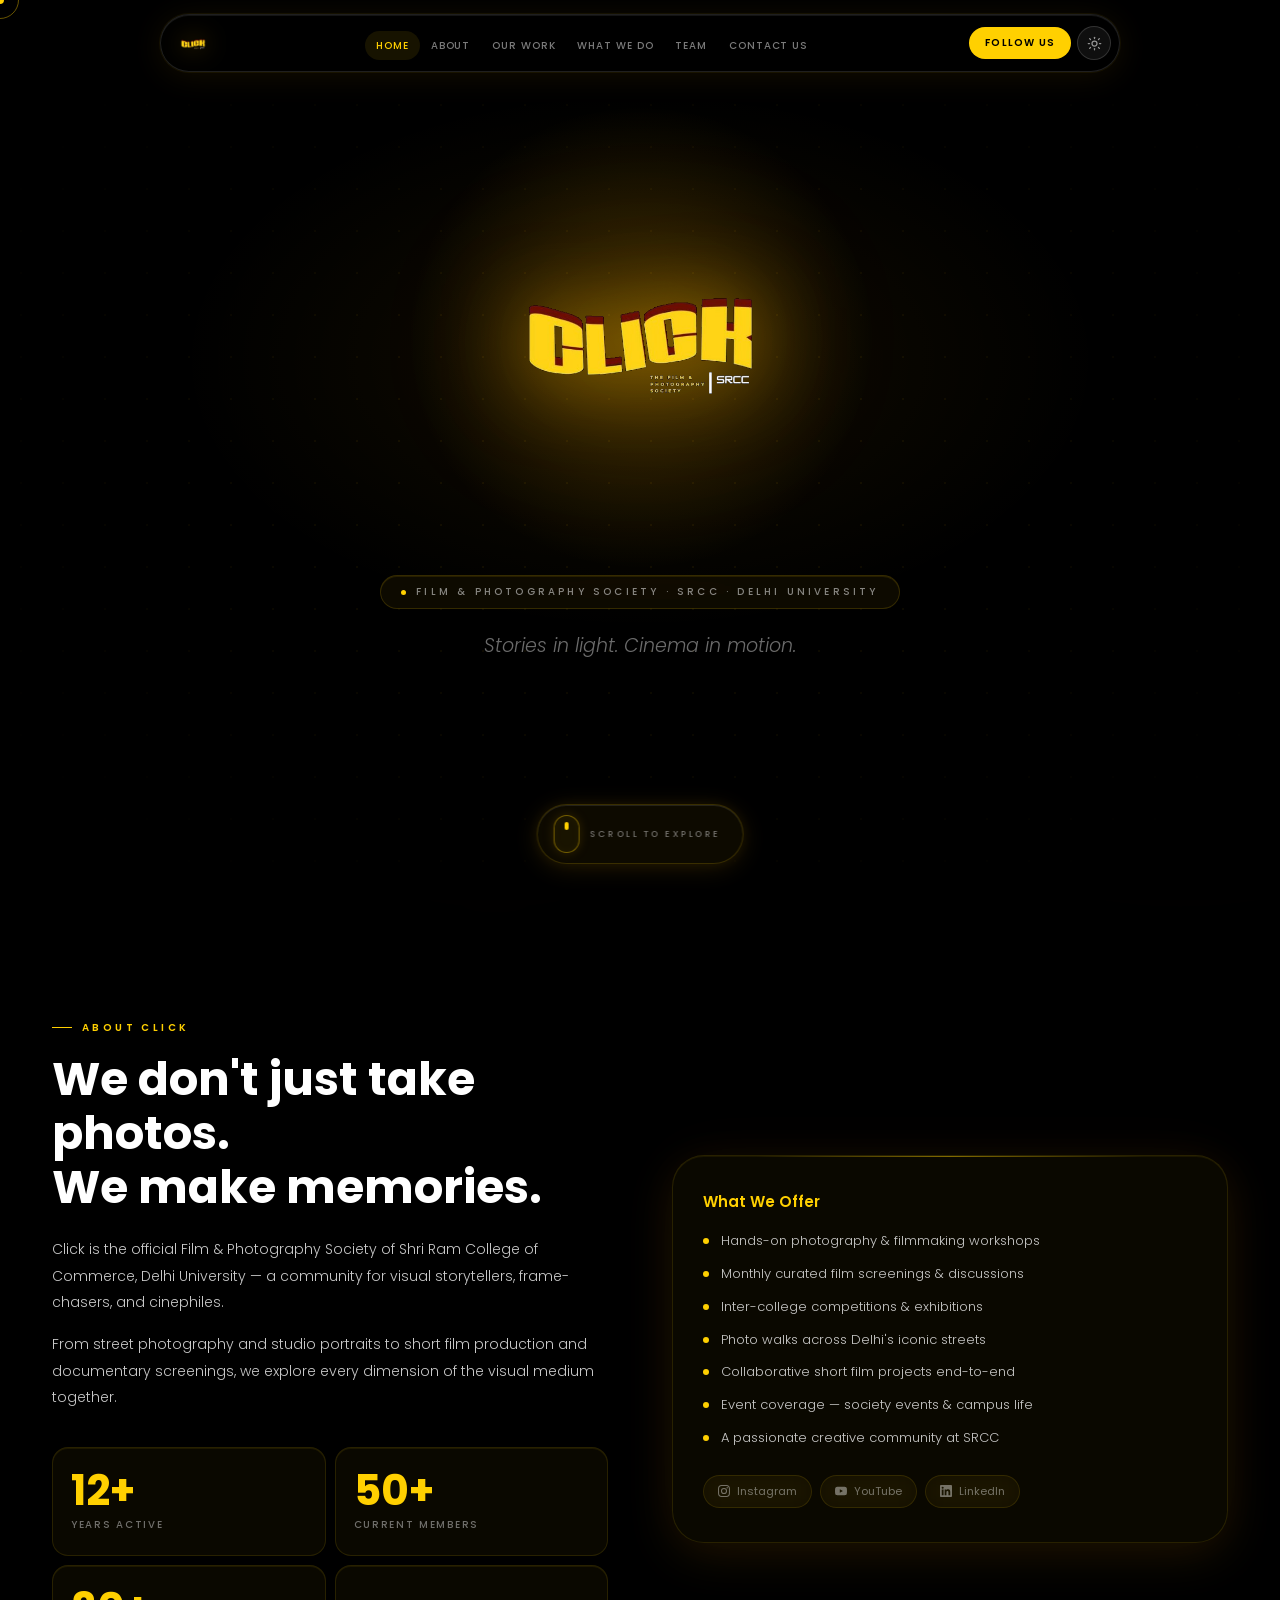
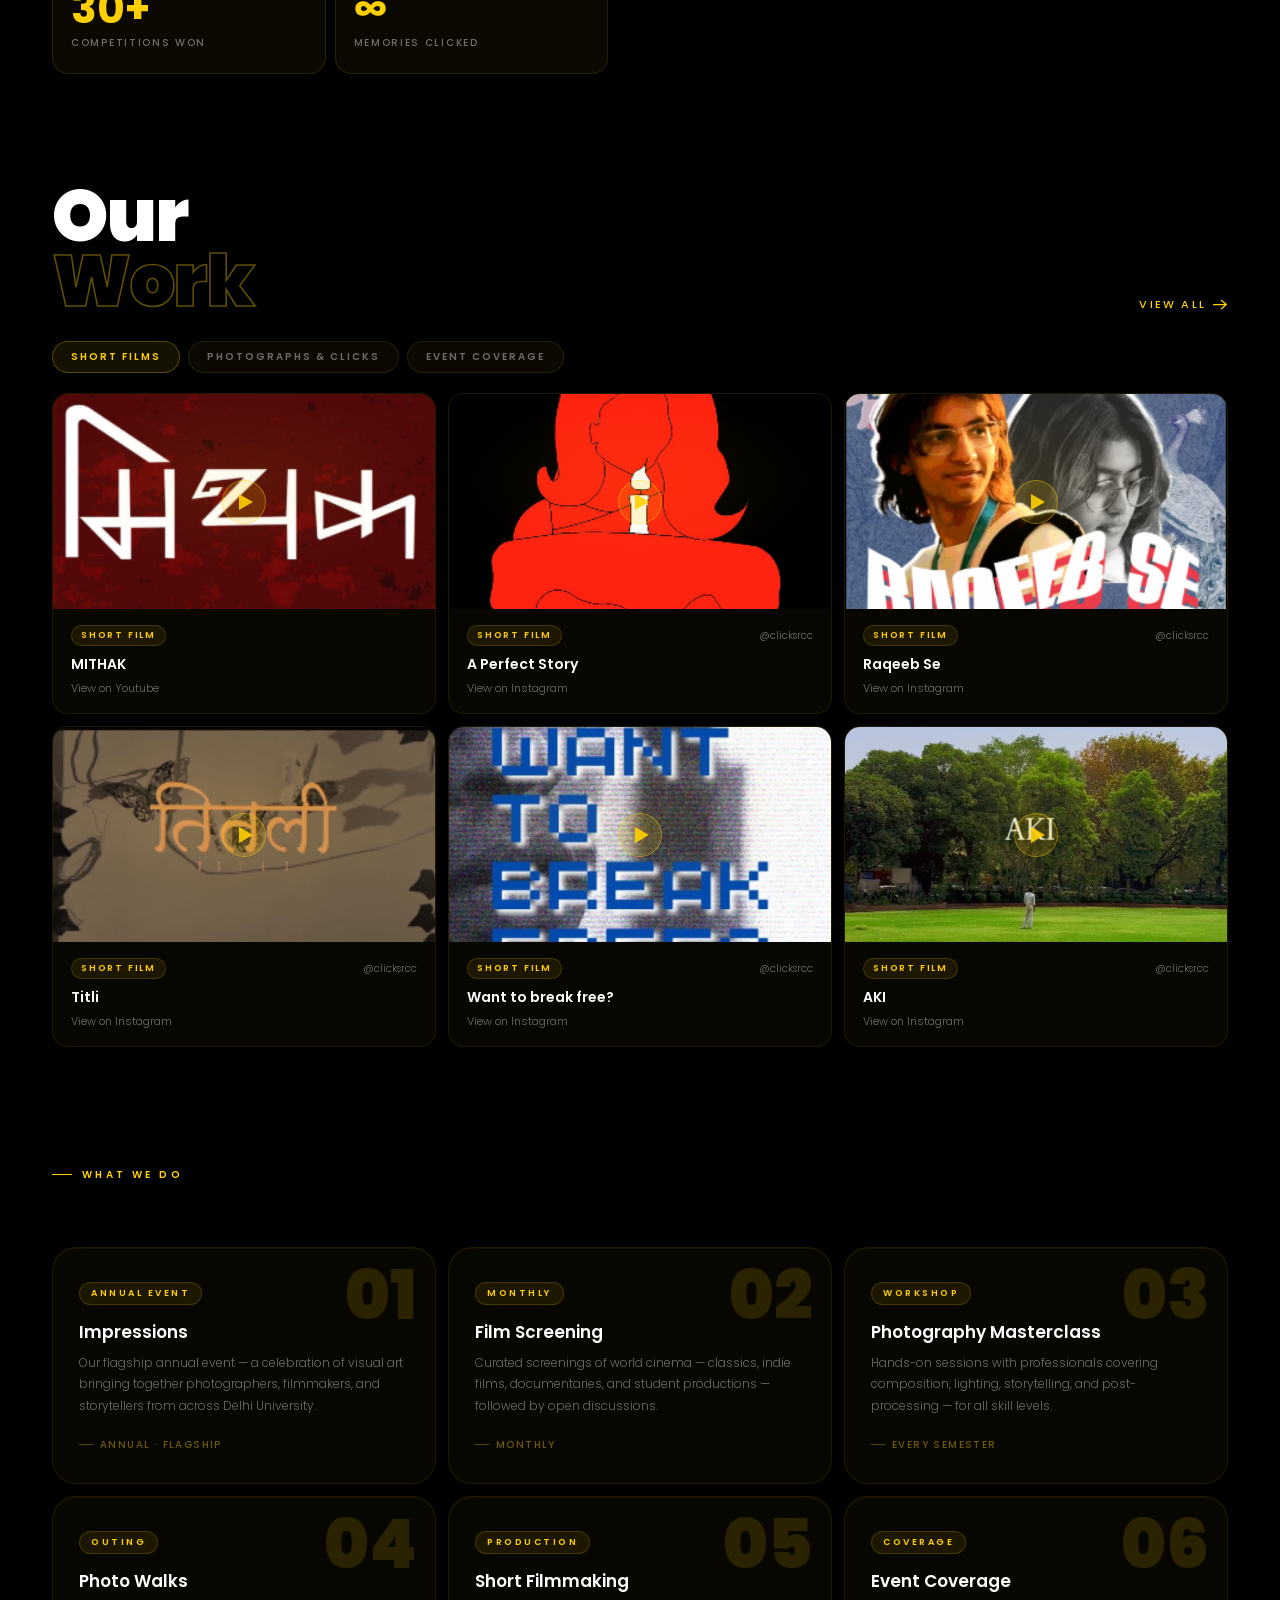
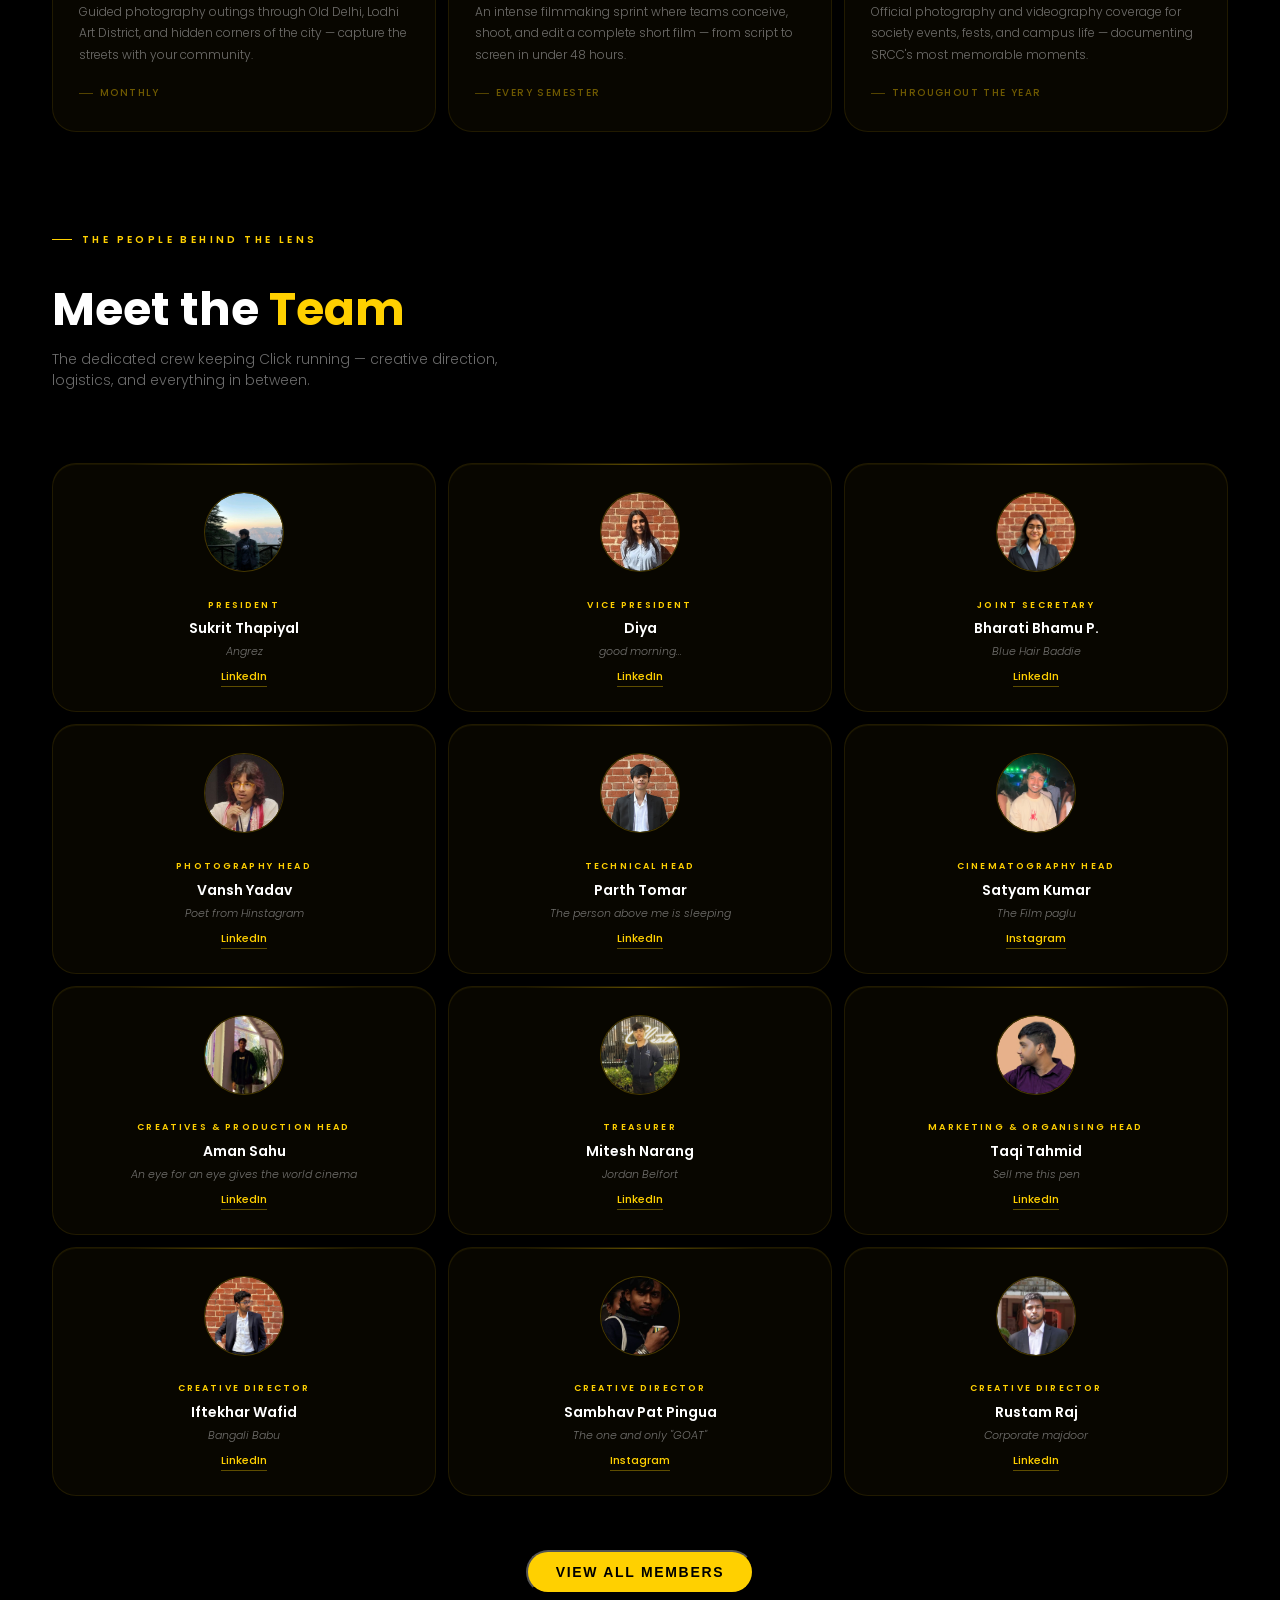
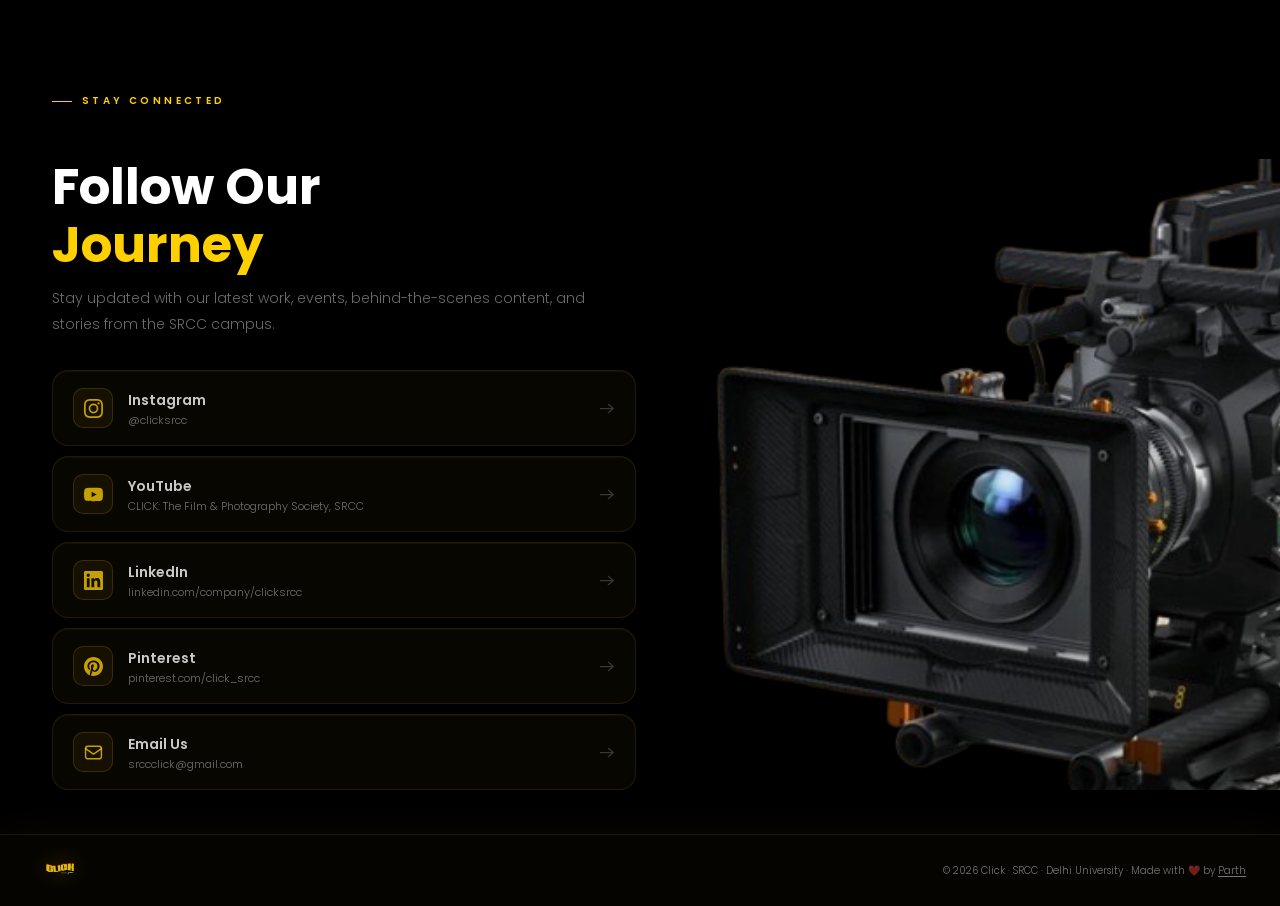
==== commit ecb2be2c: "Update index.html" ====
--- a/index.html
+++ b/index.html
@@ -268,12 +268,12 @@
     <div class="cov-grid">
       <!-- COV 1 -->
       <a href="https://www.instagram.com/debsocsrcc/" target="_blank" rel="noopener noreferrer" class="cov-card">
-        <div class="cov-thumb"><img src="YOUR_EVENT_COVERAGE1.jpg" alt="Event Coverage 1"></div>
+        <div class="cov-thumb"><img src="photos/events/srdf.jpg" alt="Event Coverage 1"></div>
         <div class="cov-info"><div class="cov-title">SRDF'26</div><div class="cov-meta">@debsocsrcc</div></div>
       </a>
       <!-- COV 2 -->
       <a href="https://www.instagram.com/p/DVi4vjUkcXD/" target="_blank" rel="noopener noreferrer" class="cov-card">
-        <div class="cov-thumb"><img src="photos/events/echoes.png" alt="Event Coverage 2"></div>
+        <div class="cov-thumb"><img src="photos/events/echoes.jpg" alt="Event Coverage 2"></div>
         <div class="cov-info"><div class="cov-title">ECHOES'26</div><div class="cov-meta">@enac_srcc</div></div>
       </a>
       <!-- COV 3 -->
@@ -288,7 +288,7 @@
       </a>
       <!-- COV 5 -->
       <a href="https://www.instagram.com/reel/DFyK1njzcBn/" target="_blank" rel="noopener noreferrer" class="cov-card">
-        <div class="cov-thumb"><img src="photos/events/career.png" alt="Event Coverage 5"></div>
+        <div class="cov-thumb"><img src="photos/events/career.jpg" alt="Event Coverage 5"></div>
         <div class="cov-info"><div class="cov-title">Career Confluence'25</div><div class="cov-meta">@wingsoffiresrcc</div></div>
       </a>
       <!-- COV 6 -->
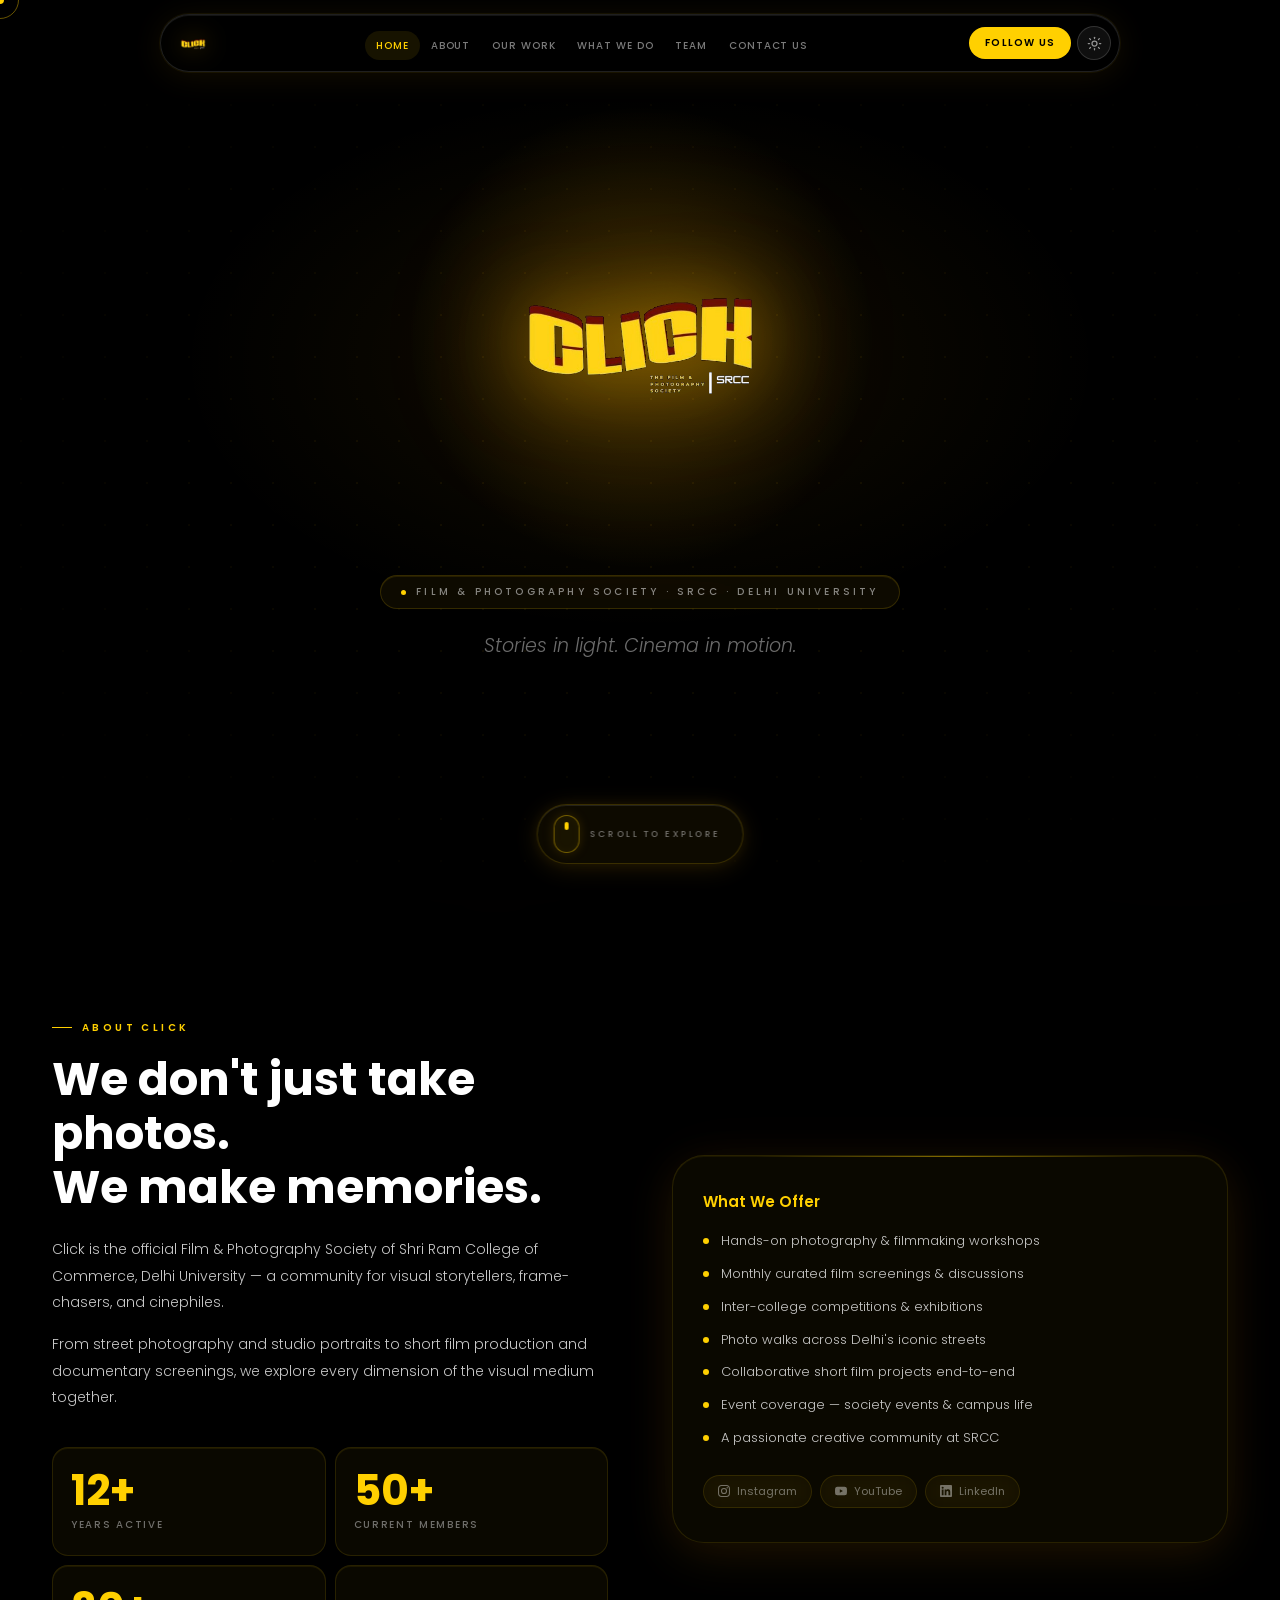
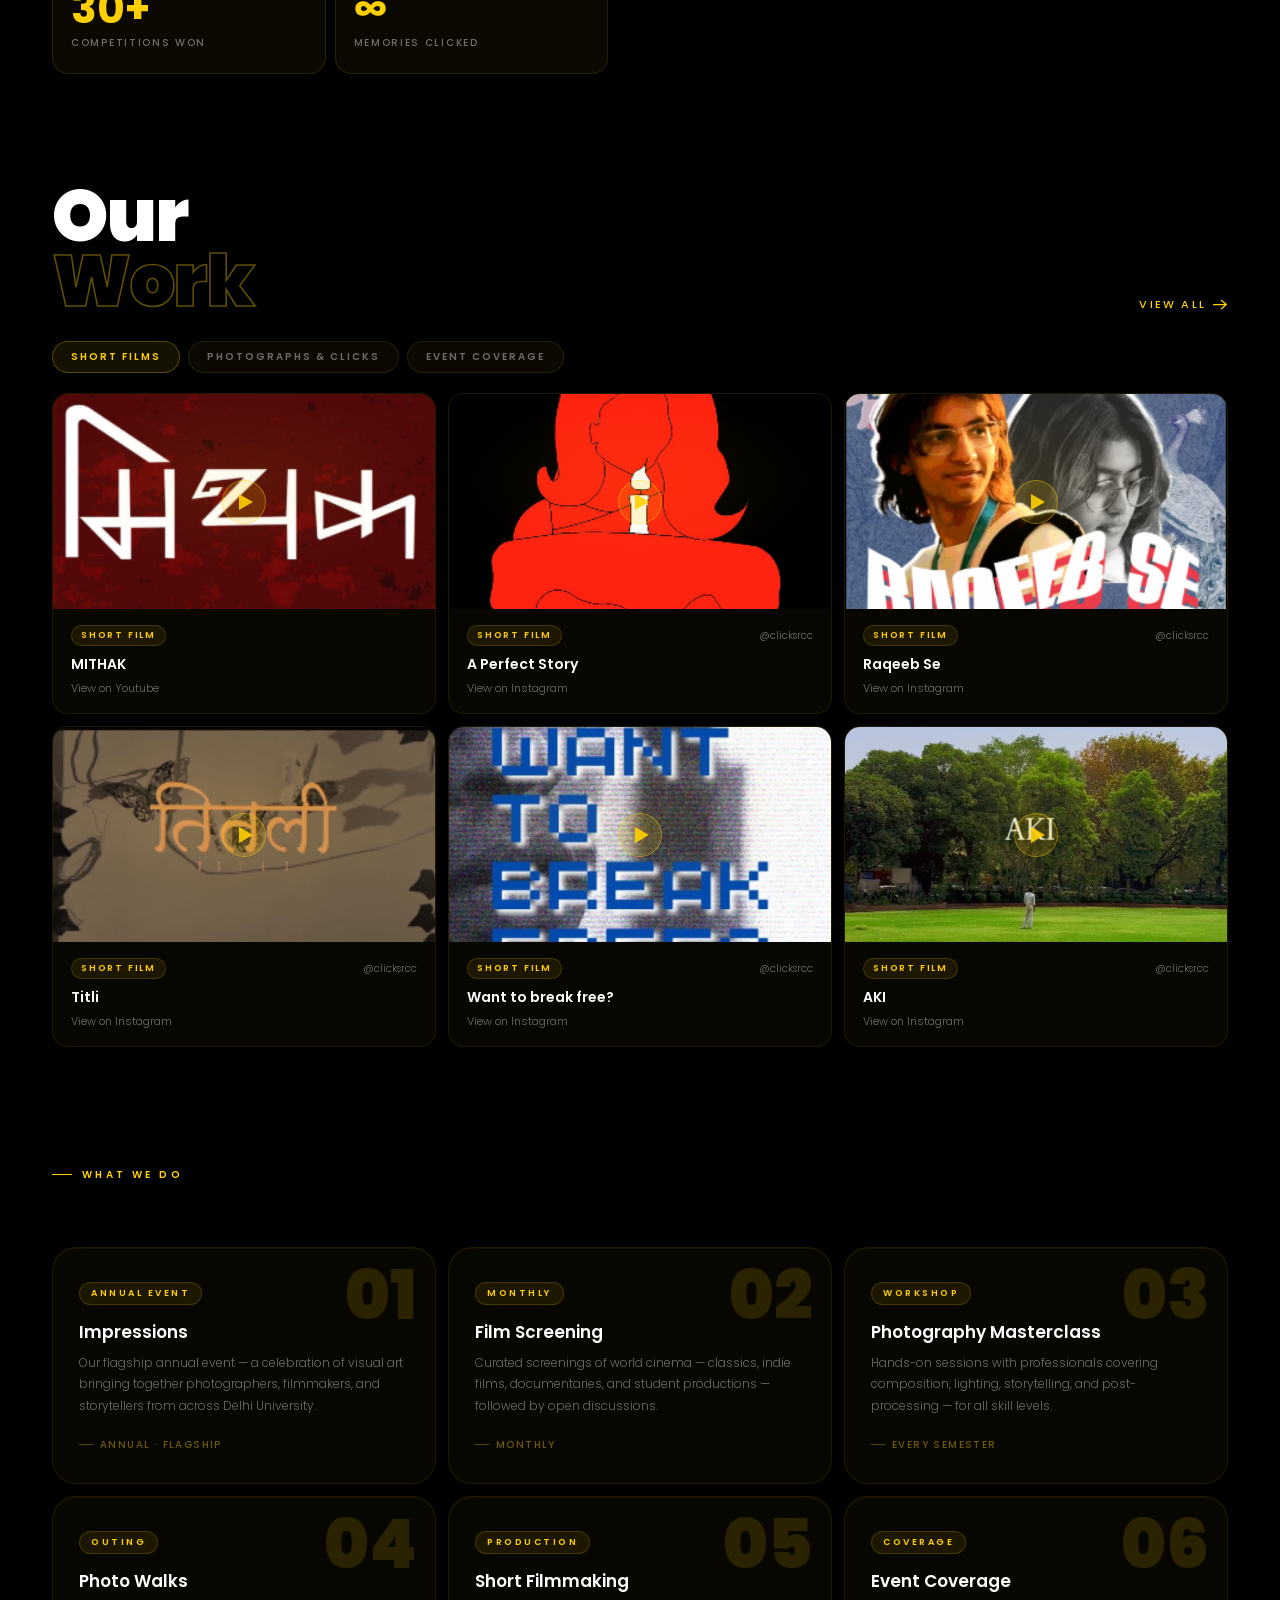
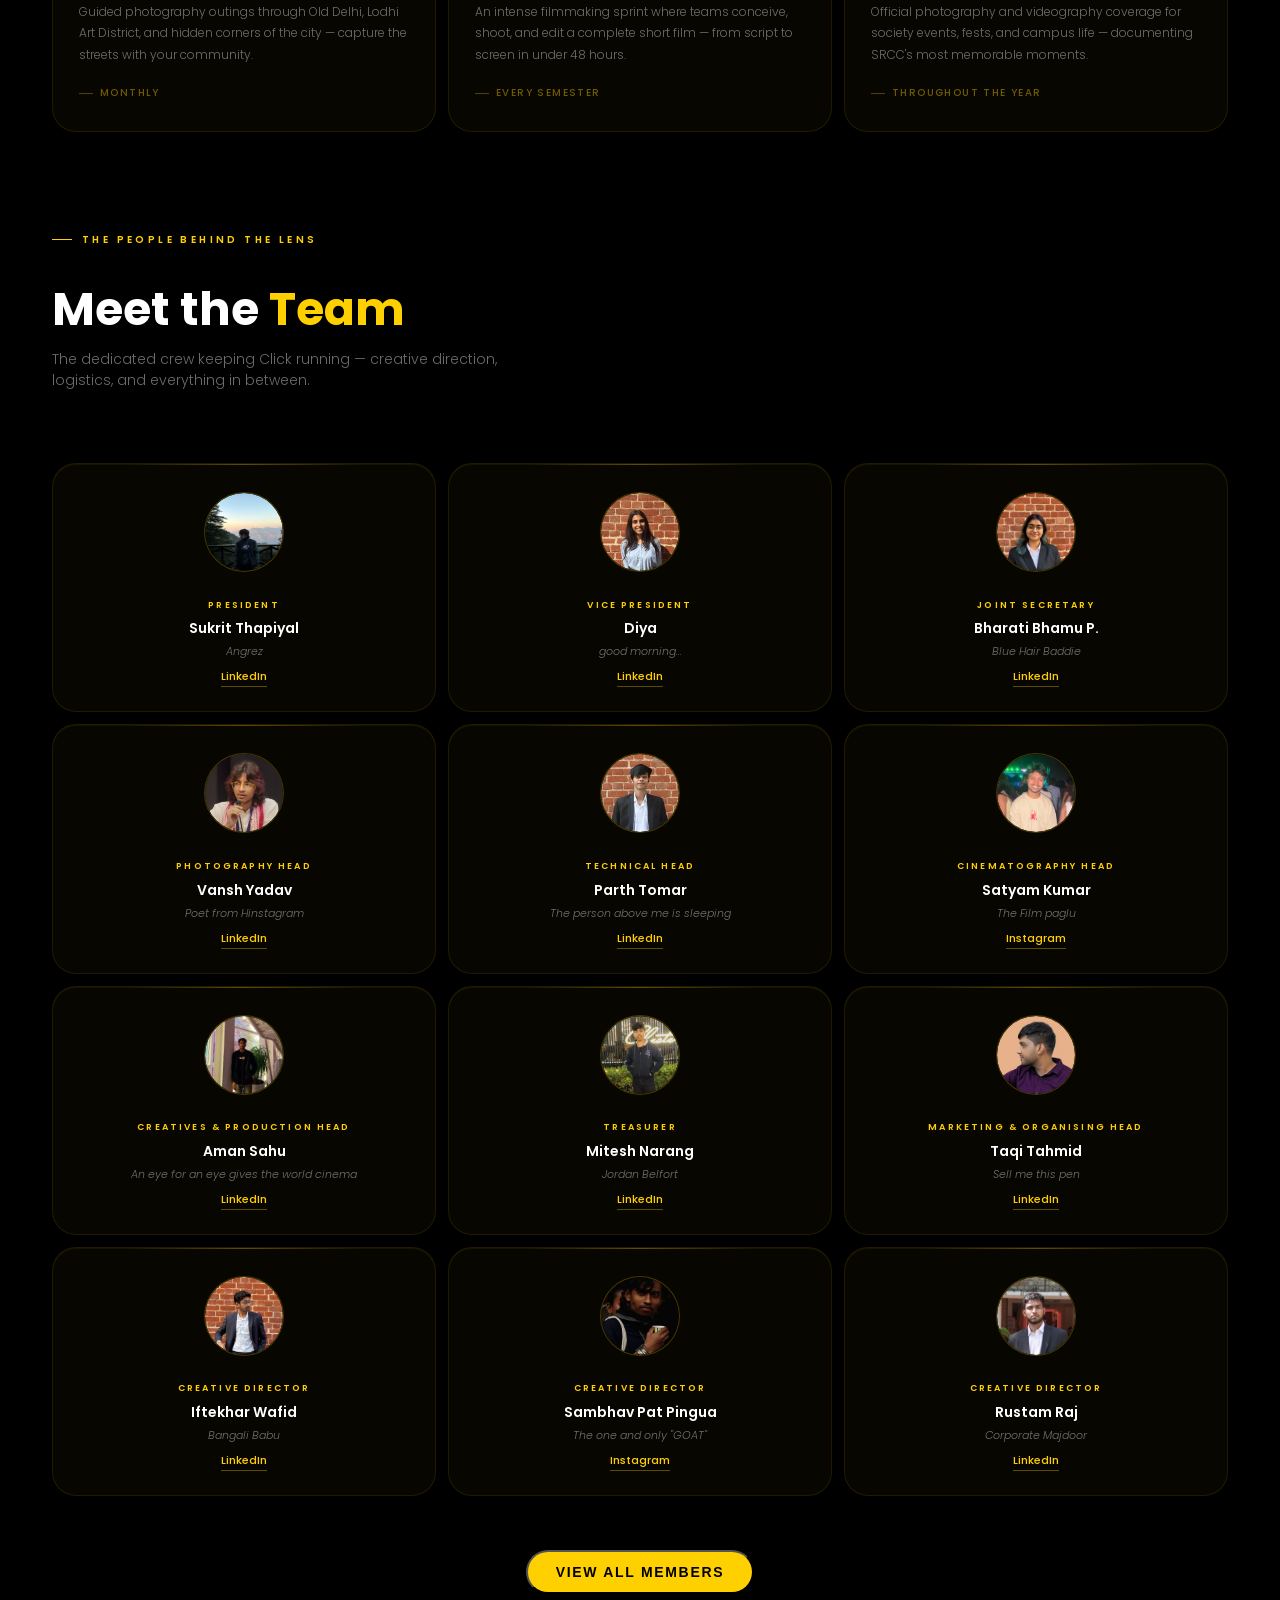
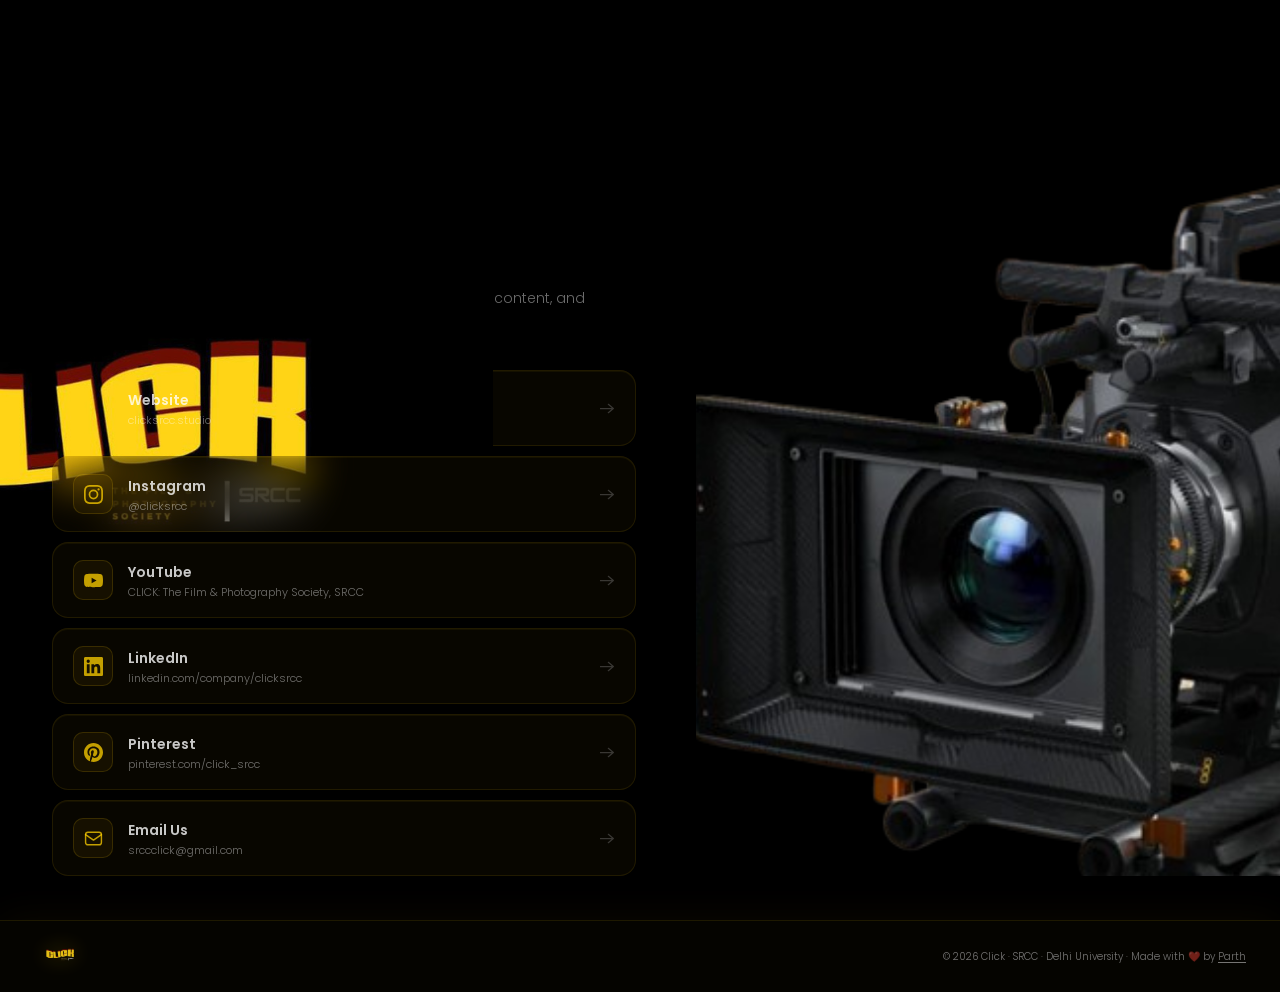
==== commit 1dd659df: "Fix image file extensions and capitalization" ====
--- a/index.html
+++ b/index.html
@@ -268,12 +268,12 @@
     <div class="cov-grid">
       <!-- COV 1 -->
       <a href="https://www.instagram.com/debsocsrcc/" target="_blank" rel="noopener noreferrer" class="cov-card">
-        <div class="cov-thumb"><img src="photos/events/srdf.jpg" alt="Event Coverage 1"></div>
+        <div class="cov-thumb"><img src="photos/events/srdf.jpg".jpg" alt="Event Coverage 1"></div>
         <div class="cov-info"><div class="cov-title">SRDF'26</div><div class="cov-meta">@debsocsrcc</div></div>
       </a>
       <!-- COV 2 -->
       <a href="https://www.instagram.com/p/DVi4vjUkcXD/" target="_blank" rel="noopener noreferrer" class="cov-card">
-        <div class="cov-thumb"><img src="photos/events/echoes.jpg" alt="Event Coverage 2"></div>
+        <div class="cov-thumb"><img src="photos/events/echoes.jpeg" alt="Event Coverage 2"></div>
         <div class="cov-info"><div class="cov-title">ECHOES'26</div><div class="cov-meta">@enac_srcc</div></div>
       </a>
       <!-- COV 3 -->
@@ -288,7 +288,7 @@
       </a>
       <!-- COV 5 -->
       <a href="https://www.instagram.com/reel/DFyK1njzcBn/" target="_blank" rel="noopener noreferrer" class="cov-card">
-        <div class="cov-thumb"><img src="photos/events/career.jpg" alt="Event Coverage 5"></div>
+        <div class="cov-thumb"><img src="photos/events/career.JPG" alt="Event Coverage 5"></div>
         <div class="cov-info"><div class="cov-title">Career Confluence'25</div><div class="cov-meta">@wingsoffiresrcc</div></div>
       </a>
       <!-- COV 6 -->
@@ -432,7 +432,7 @@
       <div class="tm-photo"><img src="photos/team/rushtam.jpg" alt="Rustam Raj"></div>
       <div class="tm-pos">Creative Director</div>
       <div class="tm-name">Rustam Raj</div>
-      <div class="tm-blank">Corporate majdoor</div>
+      <div class="tm-blank">Corporate Majdoor</div>
       <a class="tm-link" href="https://www.linkedin.com/in/rushtam-raj-2b11b4273/" target="_blank" rel="noopener noreferrer">LinkedIn</a>
     </div>
 
@@ -453,6 +453,7 @@
       <div>
         <h3>Creative & Production Wing</h3>
         <ul>
+          <li>Aayana Ambardar — 25BC027</li>
           <li>Chetana M — 25BC157</li>
           <li>Harshit Shakya — 25BA053</li>
           <li>Muazam Khan — 24BC863</li>
@@ -514,6 +515,11 @@
       <h2 class="ch reveal d1">Follow Our<br><span class="hl">Journey</span></h2>
       <p class="cs reveal d2">Stay updated with our latest work, events, behind-the-scenes content, and stories from the SRCC campus.</p>
       <div class="soc-rows reveal d3">
+        <a href="https://clicksrcc.studio" target="_blank" rel="noopener noreferrer" class="soc-row">
+          <div class="sri sri-thumb"><img src="photos/click logo.png" alt="Click SRCC Website"></div>
+          <div class="sro"><span class="srl">Website</span><span class="srh">clicksrcc.studio</span></div>
+          <svg class="sra" width="15" height="11" viewBox="0 0 18 12" fill="none"><path d="M0 6H16M10 1L16 6L10 11" stroke="currentColor" stroke-width="1.5" stroke-linecap="round" stroke-linejoin="round"/></svg>
+        </a>
         <a href="https://www.instagram.com/clicksrcc" target="_blank" class="soc-row">
           <div class="sri"><svg width="19" height="19" viewBox="0 0 24 24" fill="rgba(255,208,0,0.75)"><path d="M12 2.163c3.204 0 3.584.012 4.85.07 3.252.148 4.771 1.691 4.919 4.919.058 1.265.069 1.645.069 4.849 0 3.205-.012 3.584-.069 4.849-.149 3.225-1.664 4.771-4.919 4.919-1.266.058-1.644.07-4.85.07-3.204 0-3.584-.012-4.849-.07-3.26-.149-4.771-1.699-4.919-4.92-.058-1.265-.07-1.644-.07-4.849 0-3.204.013-3.583.07-4.849.149-3.227 1.664-4.771 4.919-4.919 1.266-.057 1.645-.069 4.849-.069zM12 0C8.741 0 8.333.014 7.053.072 2.695.272.273 2.69.073 7.052.014 8.333 0 8.741 0 12c0 3.259.014 3.668.072 4.948.2 4.358 2.618 6.78 6.98 6.98C8.333 23.986 8.741 24 12 24c3.259 0 3.668-.014 4.948-.072 4.354-.2 6.782-2.618 6.979-6.98.059-1.28.073-1.689.073-4.948 0-3.259-.014-3.667-.072-4.947-.196-4.354-2.617-6.78-6.979-6.98C15.668.014 15.259 0 12 0zm0 5.838a6.162 6.162 0 100 12.324 6.162 6.162 0 000-12.324zM12 16a4 4 0 110-8 4 4 0 010 8zm6.406-11.845a1.44 1.44 0 100 2.881 1.44 1.44 0 000-2.881z"/></svg></div>
           <div class="sro"><span class="srl">Instagram</span><span class="srh">@clicksrcc</span></div>
@@ -556,3 +562,4 @@
 <script src="script.js"></script>
 </body>
 </html>
+
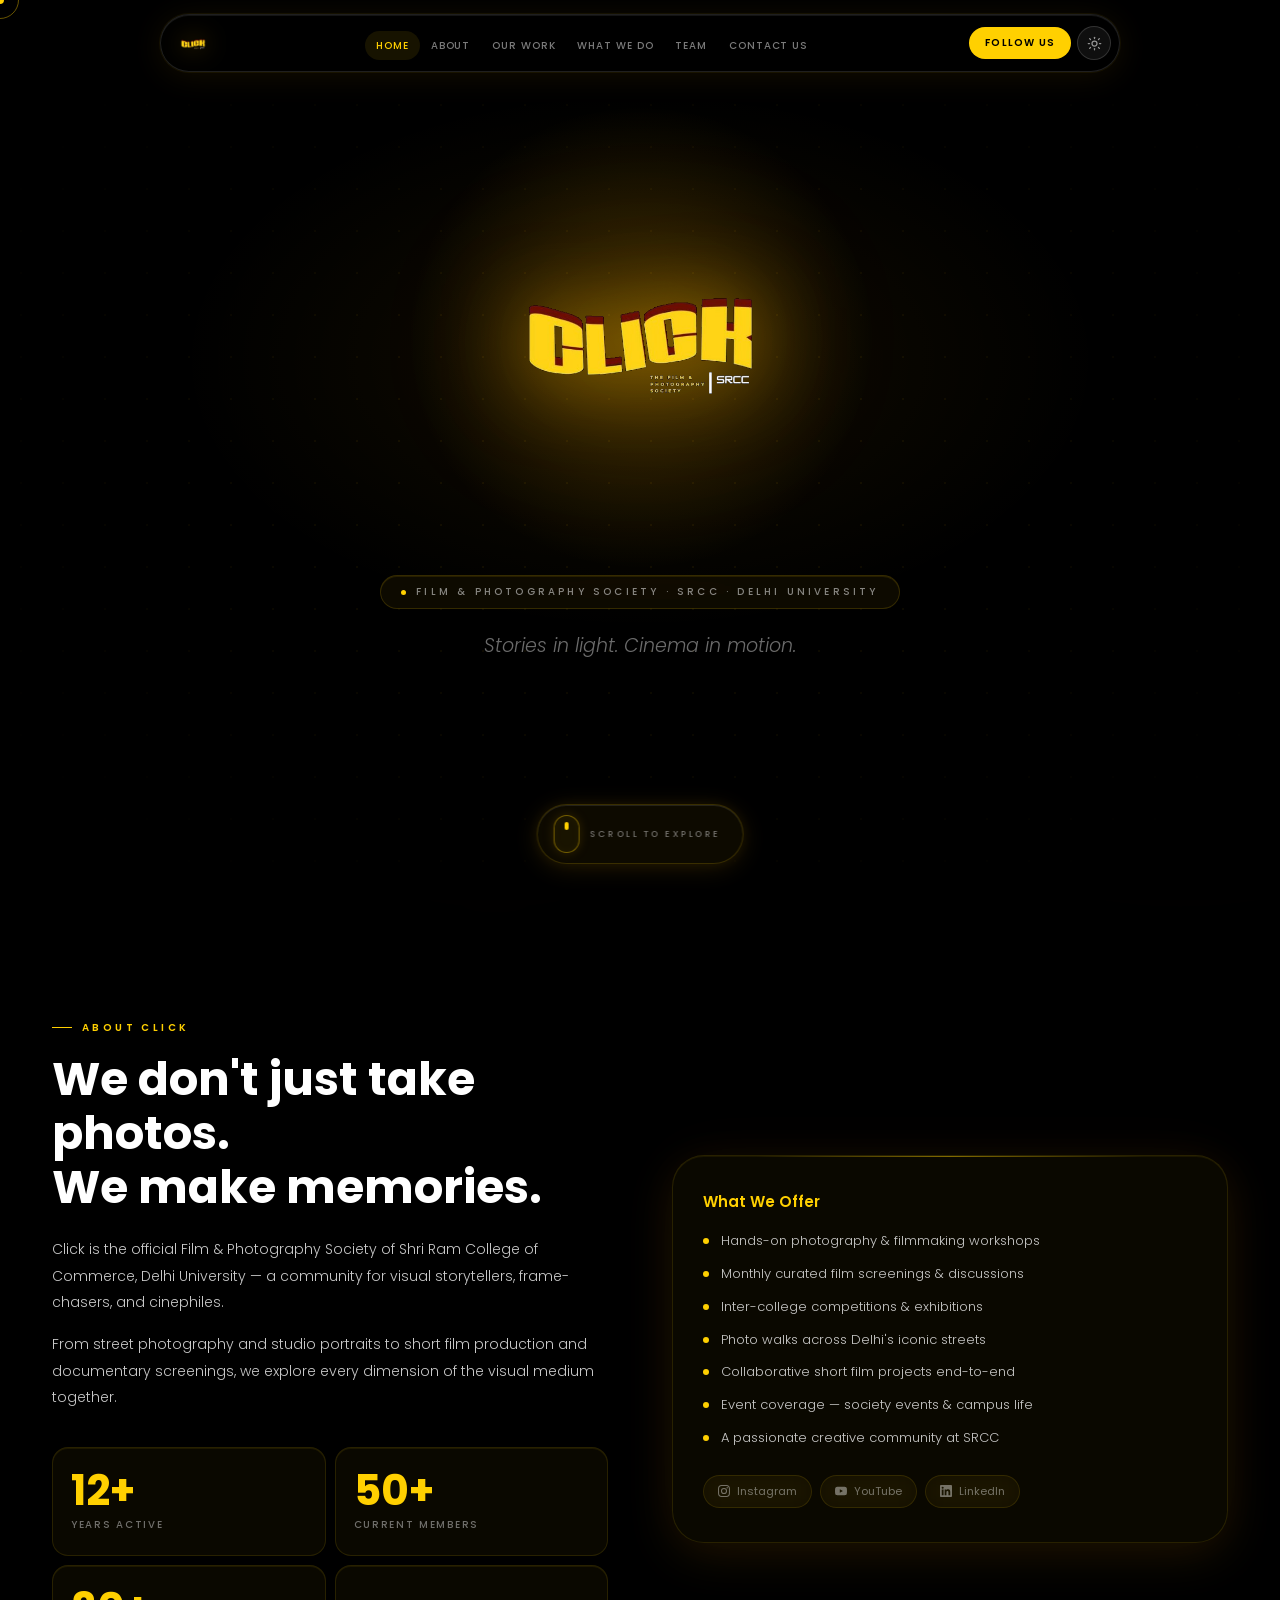
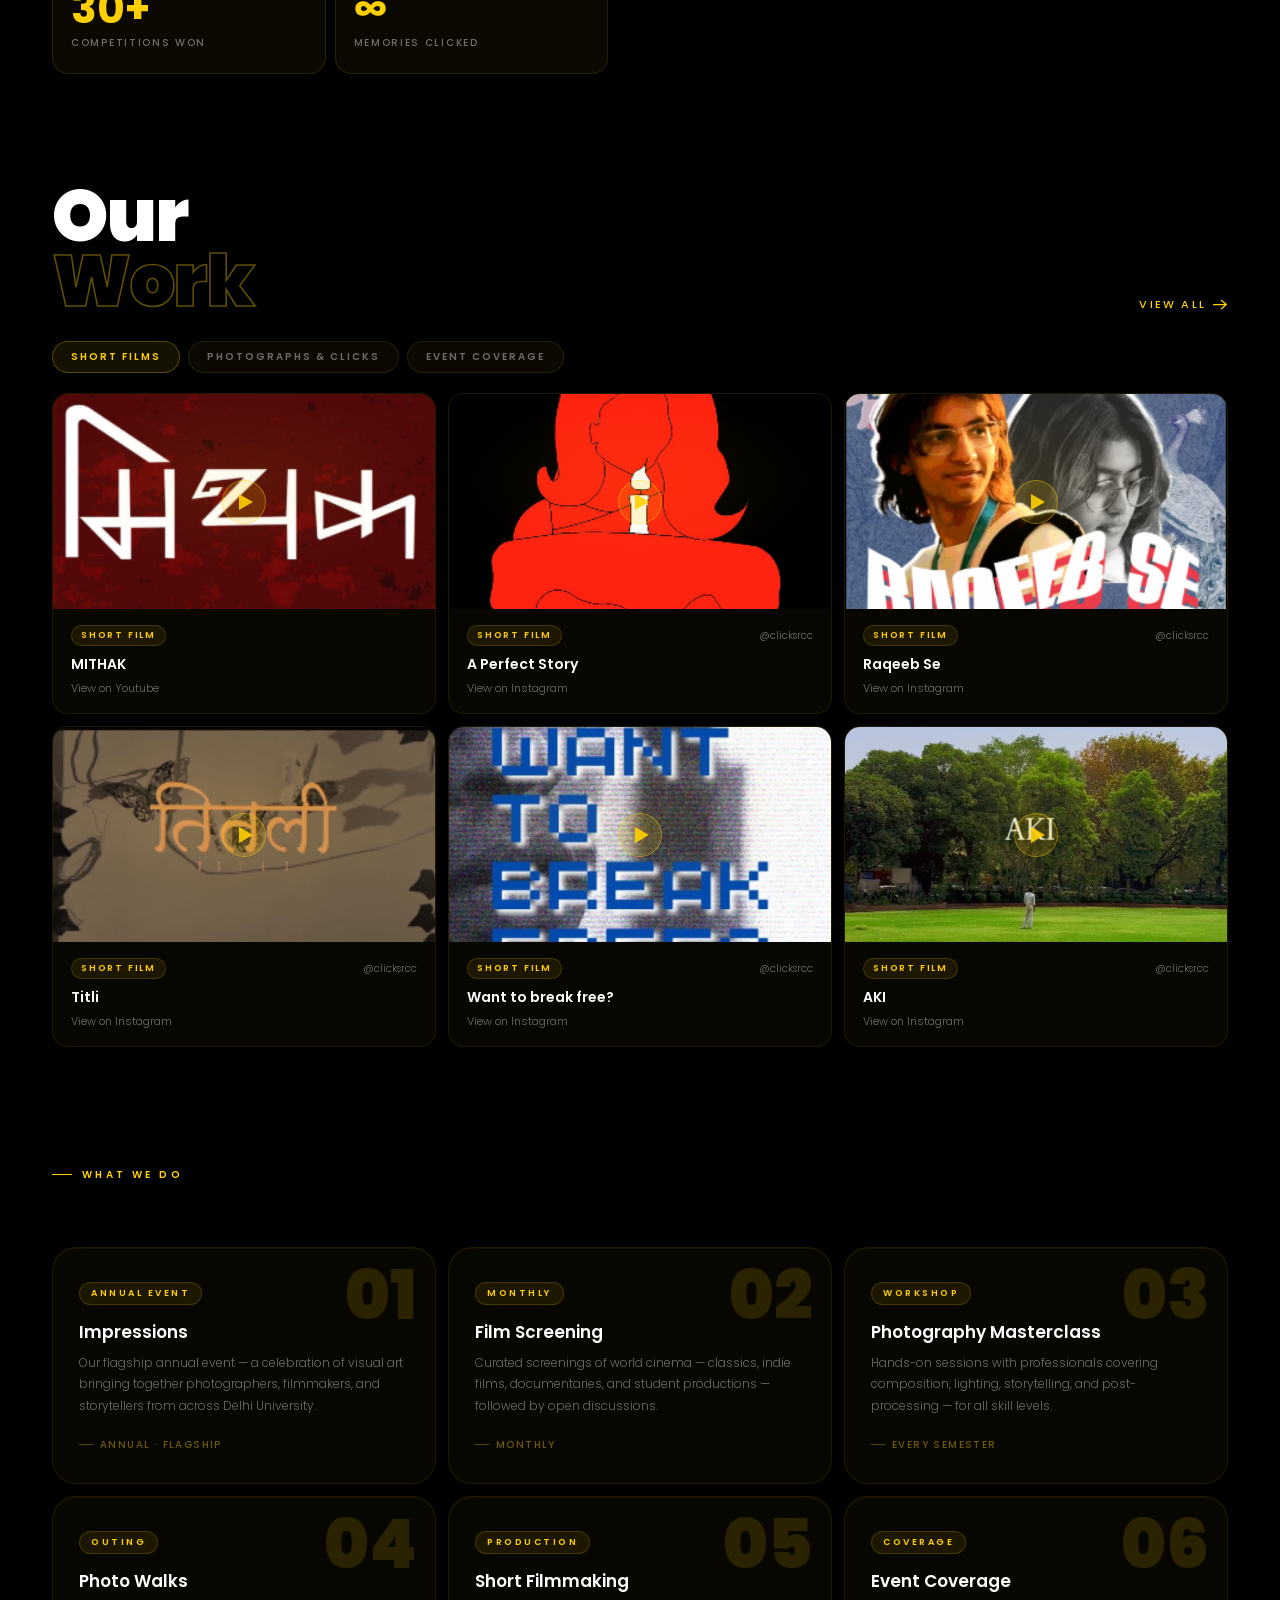
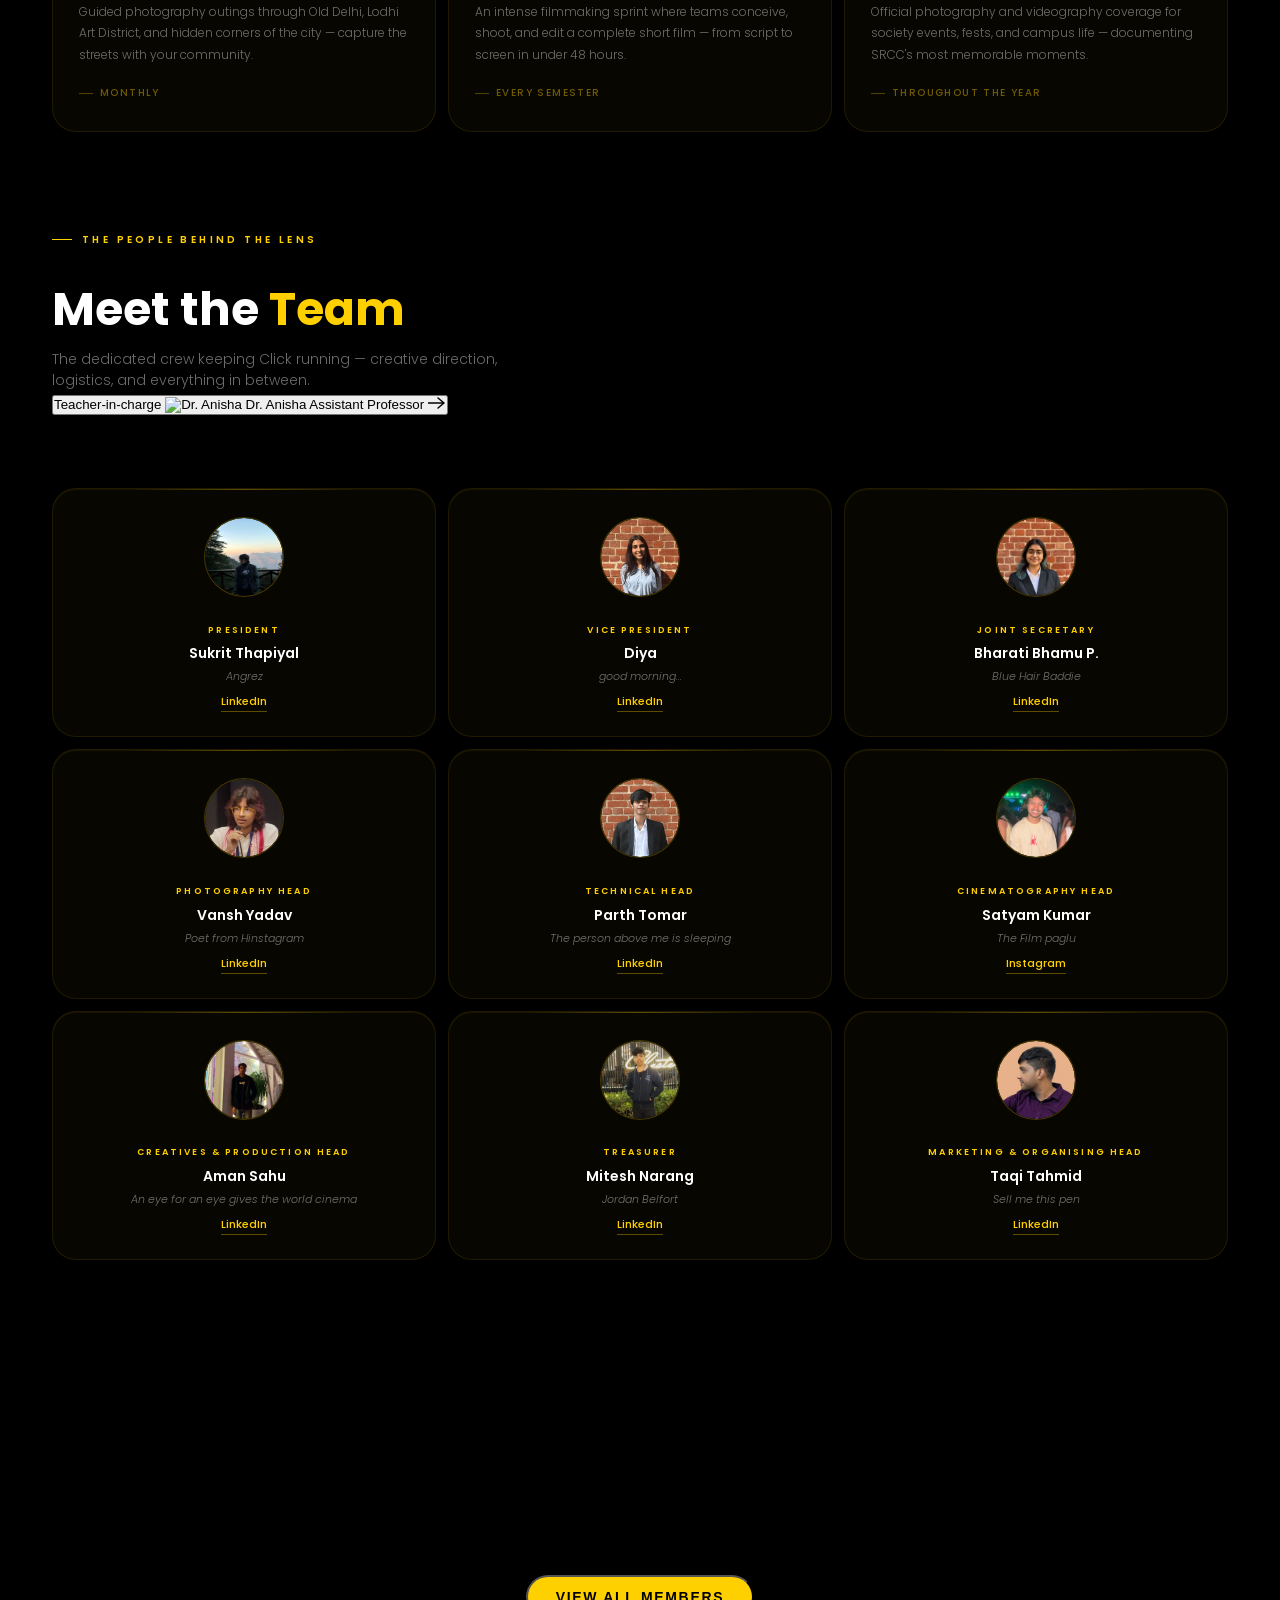
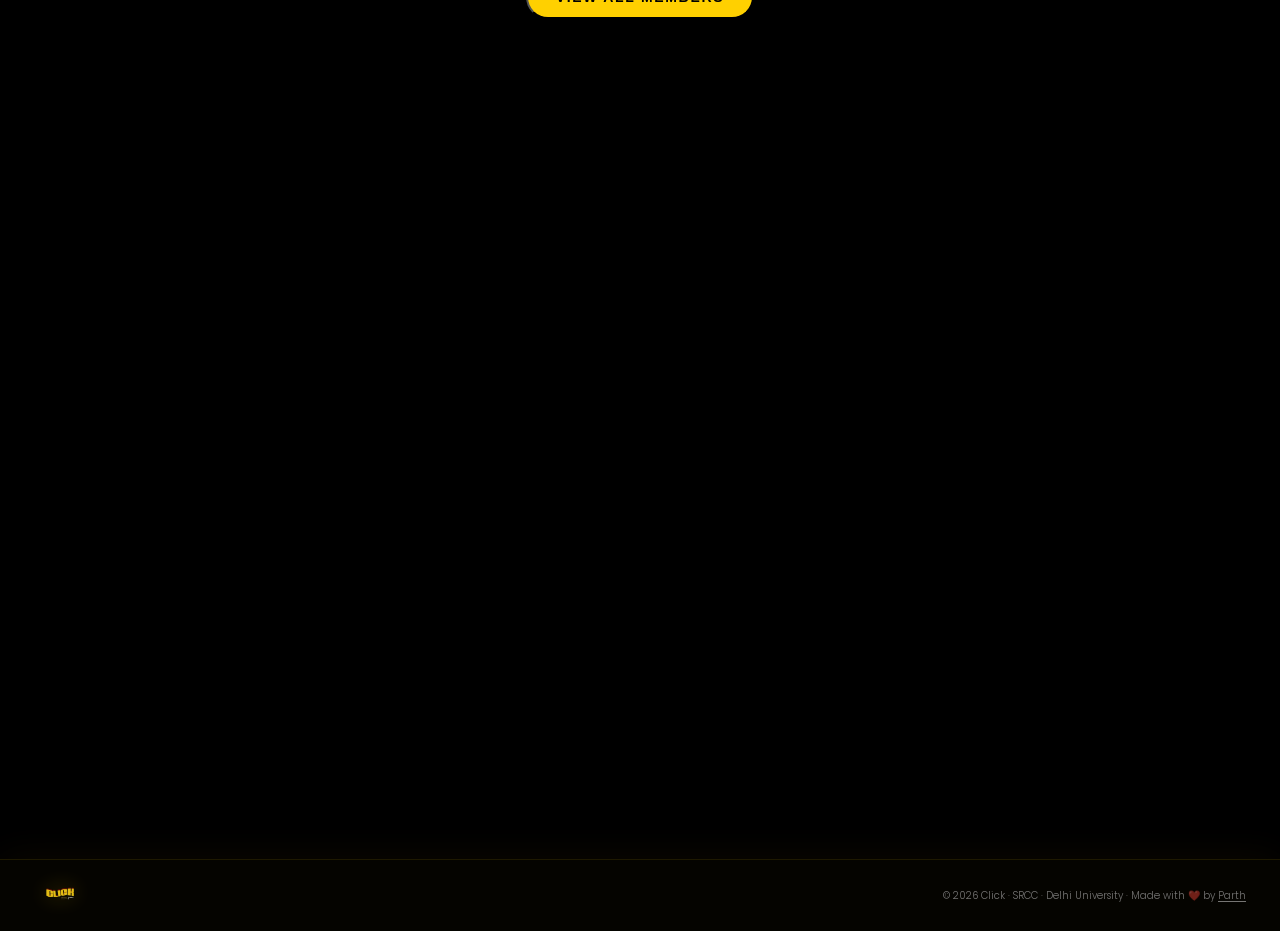
==== commit b522112f: "Update index.html" ====
--- a/index.html
+++ b/index.html
@@ -315,15 +315,32 @@
 
 <!-- ══ TEAM ══ -->
 <section class="team-section" id="team">
-  <div class="eyebrow reveal" style="margin-bottom:20px">The People Behind the Lens</div>
-  <h2 style="font-size:clamp(26px,3.8vw,46px);font-weight:700;line-height:1.2;margin-top:14px;margin-bottom:12px" class="reveal d1">Meet the <span class="hl">Team</span></h2>
-  <p style="font-size:14px;font-weight:300;color:var(--muted);max-width:480px;margin-bottom:48px" class="reveal d2">The dedicated crew keeping Click running — creative direction, logistics, and everything in between.</p>
+  <div class="team-head">
+    <div class="team-head-copy">
+      <div class="eyebrow reveal" style="margin-bottom:20px">The People Behind the Lens</div>
+      <h2 style="font-size:clamp(26px,3.8vw,46px);font-weight:700;line-height:1.2;margin-top:14px;margin-bottom:12px" class="reveal d1">Meet the <span class="hl">Team</span></h2>
+      <p style="font-size:14px;font-weight:300;color:var(--muted);max-width:480px;margin-bottom:0" class="reveal d2">The dedicated crew keeping Click running — creative direction, logistics, and everything in between.</p>
+    </div>
+    <button id="viewTeacherInChargeBtn" class="teacher-in-charge-card reveal d3" type="button" aria-haspopup="dialog" aria-controls="teacherInChargeModal">
+      <span class="teacher-in-charge-label">Teacher-in-charge</span>
+      <span class="teacher-in-charge-main">
+        <span class="teacher-in-charge-photo">
+          <img src="photos/team/Anisha.jpg" alt="Dr. Anisha">
+        </span>
+        <span class="teacher-in-charge-copy">
+          <span class="teacher-in-charge-name">Dr. Anisha</span>
+          <span class="teacher-in-charge-meta">Assistant Professor</span>
+        </span>
+        <svg class="teacher-in-charge-arrow" width="18" height="12" viewBox="0 0 18 12" fill="none" aria-hidden="true"><path d="M0 6H16M10 1L16 6L10 11" stroke="currentColor" stroke-width="1.5" stroke-linecap="round" stroke-linejoin="round"/></svg>
+      </span>
+    </button>
+  </div>
 
   <div class="team-cards">
   <!-- Row 1: President, VP, Joint Secretary -->
   <div class="team-row team-row-3 reveal d2">
 
-    <div class="tmcard">
+    <div class="tmcard tm-mobile-sukrit">
       <!-- PHOTO SLOT: replace <div class="tm-photo"> contents with your image
            e.g. <div class="tm-photo"><img src="president.jpg" alt="President"></div> -->
       <div class="tm-photo"><img src="photos/team/sukrit.jpg" alt="Sukrit Thapiyal"></div>
@@ -333,7 +350,7 @@
       <a class="tm-link" href="https://www.linkedin.com/in/sukrit-thapliyal-b53832325/" target="_blank" rel="noopener noreferrer">LinkedIn</a>
     </div>
 
-    <div class="tmcard">
+    <div class="tmcard tm-mobile-diya">
       <div class="tm-photo"><img src="photos/team/diya.jpg" alt="Diya"></div>
       <div class="tm-pos">Vice President</div>
       <div class="tm-name">Diya</div>
@@ -341,7 +358,7 @@
       <a class="tm-link" href="https://www.linkedin.com/in/diya-029785323/" target="_blank" rel="noopener noreferrer">LinkedIn</a>
     </div>
 
-    <div class="tmcard">
+    <div class="tmcard tm-mobile-bharati">
       <div class="tm-photo"><img src="photos/team/bharati.jpg" alt="Bharati Bhamu P."></div>
       <div class="tm-pos">Joint Secretary</div>
       <div class="tm-name">Bharati Bhamu P.</div>
@@ -354,7 +371,7 @@
   <!-- Row 2: Photography Head, Cinematography Head, Technical Head -->
   <div class="team-row team-row-3 reveal d3">
 
-    <div class="tmcard">
+    <div class="tmcard tm-mobile-vansh">
       <div class="tm-photo"><img src="photos/team/vansh yadav.jpg" alt="Vansh Yadav"></div>
       <div class="tm-pos">Photography Head</div>
       <div class="tm-name">Vansh Yadav</div>
@@ -362,7 +379,7 @@
       <a class="tm-link" href="https://www.linkedin.com/in/vansh1205/" target="_blank" rel="noopener noreferrer">LinkedIn</a>
     </div>
 
-    <div class="tmcard">
+    <div class="tmcard tm-mobile-parth">
       <div class="tm-photo"><img src="photos/team/parth.jpg" alt="Parth Tomar"></div>
       <div class="tm-pos">Technical Head</div>
       <div class="tm-name">Parth Tomar</div>
@@ -370,7 +387,7 @@
       <a class="tm-link" href="https://www.linkedin.com/in/parth-tomar/" target="_blank" rel="noopener noreferrer">LinkedIn</a>
     </div>
 
-    <div class="tmcard">
+    <div class="tmcard tm-mobile-satyam">
       <div class="tm-photo"><img src="photos/team/satyam.jpg" alt="Satyam Kumar"></div>
       <div class="tm-pos">Cinematography Head</div>
       <div class="tm-name">Satyam Kumar</div>
@@ -507,6 +524,25 @@
   </div>
 </div>
 
+<div id="teacherInChargeModal" class="modal-bg" style="display:none;">
+  <div class="modal-content teacher-modal">
+    <button class="modal-close" id="closeTeacherInChargeModal" aria-label="Close">&times;</button>
+    <div class="teacher-modal-grid">
+      <div class="teacher-modal-photo-wrap">
+        <img class="teacher-modal-photo" src="photos/team/Anisha.jpg" alt="Dr. Anisha">
+      </div>
+      <div class="teacher-modal-copy">
+        <div class="teacher-modal-label">Teacher-in-charge</div>
+        <h2 class="modal-heading teacher-modal-heading">Dr. Anisha</h2>
+        <div class="teacher-modal-degree">Assistant Professor</div>
+        <p class="teacher-modal-desc"><strong>Profile / Qualification</strong></p>
+        <p class="teacher-modal-desc">M.Com, M.Phil, Ph.D. in Management Studies, FMS, D.U</p>
+        <p class="teacher-modal-desc">Assistant Professor in Commerce Department, SRCC.</p>
+      </div>
+    </div>
+  </div>
+</div>
+
 <!-- ══ CONNECT ══ -->
 <section class="connect-section" id="connect">
   <div class="eyebrow reveal">Stay Connected</div>
@@ -515,11 +551,6 @@
       <h2 class="ch reveal d1">Follow Our<br><span class="hl">Journey</span></h2>
       <p class="cs reveal d2">Stay updated with our latest work, events, behind-the-scenes content, and stories from the SRCC campus.</p>
       <div class="soc-rows reveal d3">
-        <a href="https://clicksrcc.studio" target="_blank" rel="noopener noreferrer" class="soc-row">
-          <div class="sri sri-thumb"><img src="photos/click logo.png" alt="Click SRCC Website"></div>
-          <div class="sro"><span class="srl">Website</span><span class="srh">clicksrcc.studio</span></div>
-          <svg class="sra" width="15" height="11" viewBox="0 0 18 12" fill="none"><path d="M0 6H16M10 1L16 6L10 11" stroke="currentColor" stroke-width="1.5" stroke-linecap="round" stroke-linejoin="round"/></svg>
-        </a>
         <a href="https://www.instagram.com/clicksrcc" target="_blank" class="soc-row">
           <div class="sri"><svg width="19" height="19" viewBox="0 0 24 24" fill="rgba(255,208,0,0.75)"><path d="M12 2.163c3.204 0 3.584.012 4.85.07 3.252.148 4.771 1.691 4.919 4.919.058 1.265.069 1.645.069 4.849 0 3.205-.012 3.584-.069 4.849-.149 3.225-1.664 4.771-4.919 4.919-1.266.058-1.644.07-4.85.07-3.204 0-3.584-.012-4.849-.07-3.26-.149-4.771-1.699-4.919-4.92-.058-1.265-.07-1.644-.07-4.849 0-3.204.013-3.583.07-4.849.149-3.227 1.664-4.771 4.919-4.919 1.266-.057 1.645-.069 4.849-.069zM12 0C8.741 0 8.333.014 7.053.072 2.695.272.273 2.69.073 7.052.014 8.333 0 8.741 0 12c0 3.259.014 3.668.072 4.948.2 4.358 2.618 6.78 6.98 6.98C8.333 23.986 8.741 24 12 24c3.259 0 3.668-.014 4.948-.072 4.354-.2 6.782-2.618 6.979-6.98.059-1.28.073-1.689.073-4.948 0-3.259-.014-3.667-.072-4.947-.196-4.354-2.617-6.78-6.979-6.98C15.668.014 15.259 0 12 0zm0 5.838a6.162 6.162 0 100 12.324 6.162 6.162 0 000-12.324zM12 16a4 4 0 110-8 4 4 0 010 8zm6.406-11.845a1.44 1.44 0 100 2.881 1.44 1.44 0 000-2.881z"/></svg></div>
           <div class="sro"><span class="srl">Instagram</span><span class="srh">@clicksrcc</span></div>
@@ -562,4 +593,3 @@
 <script src="script.js"></script>
 </body>
 </html>
-
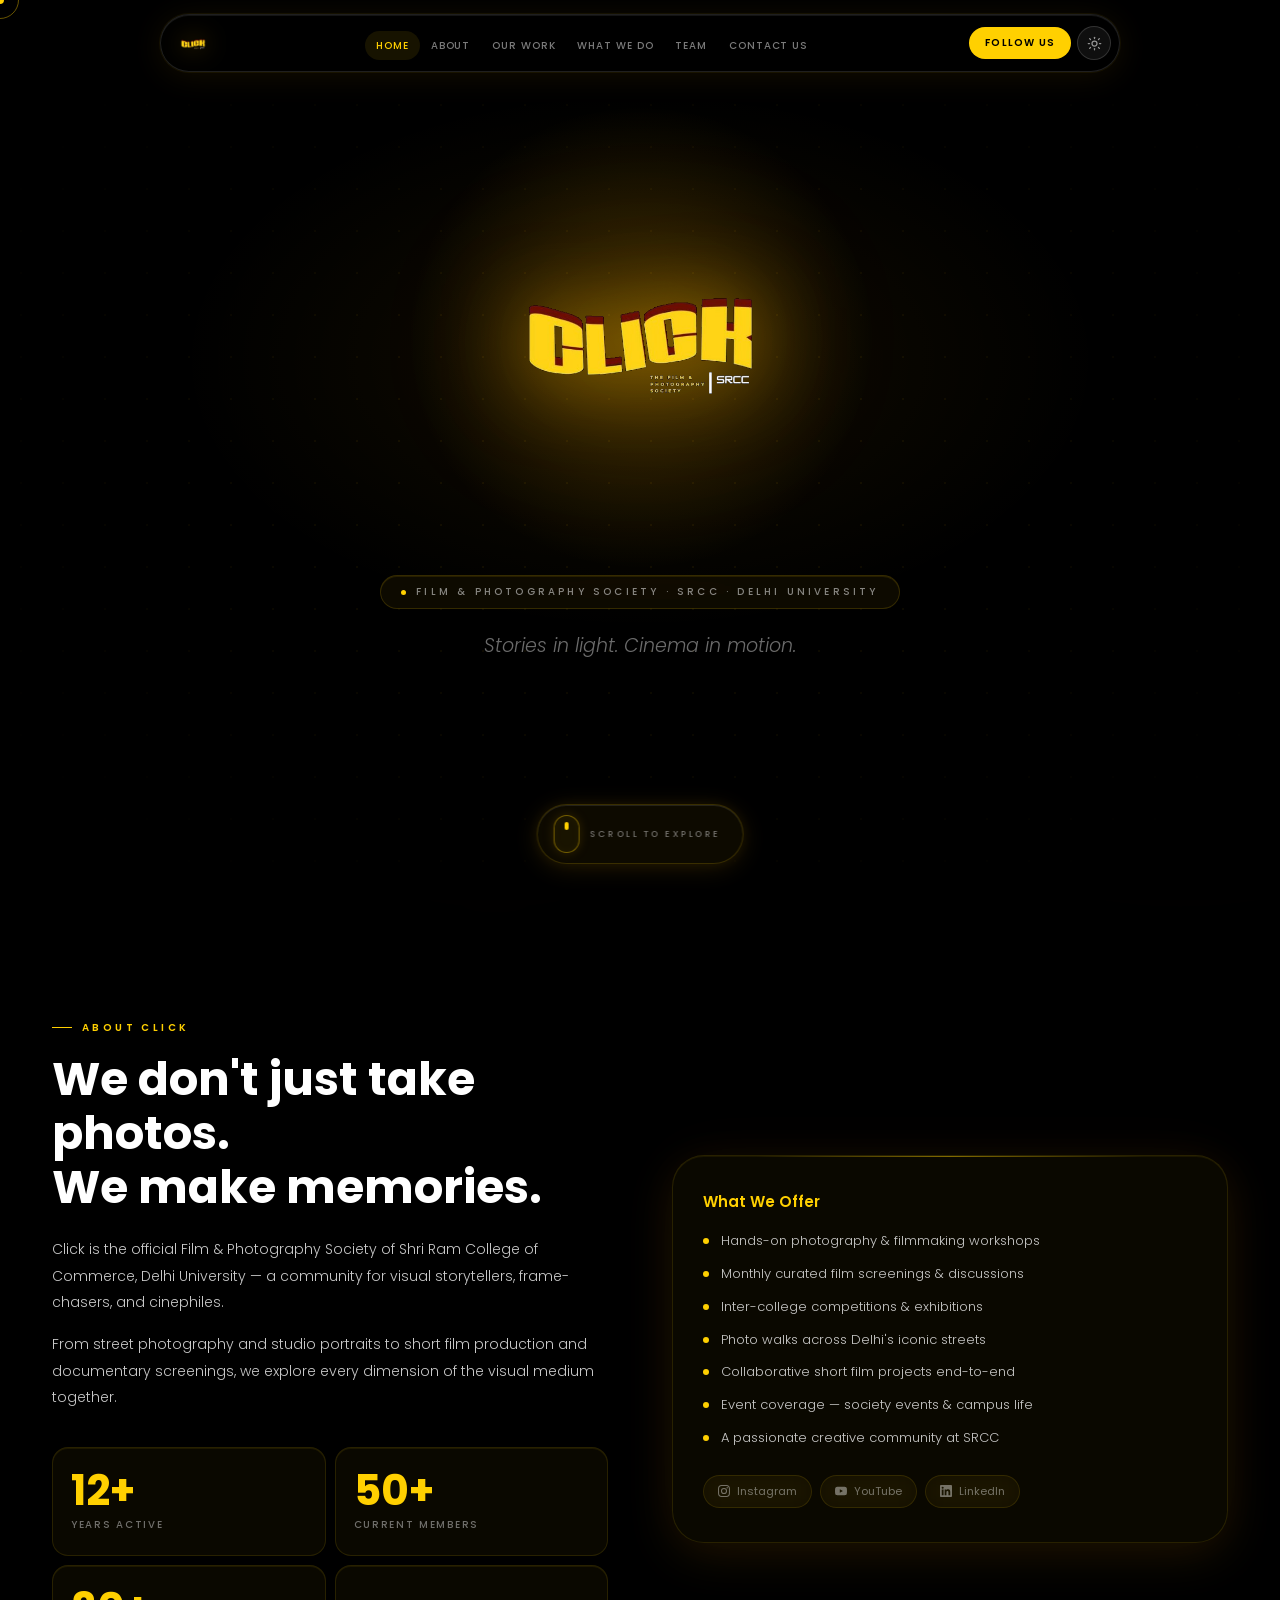
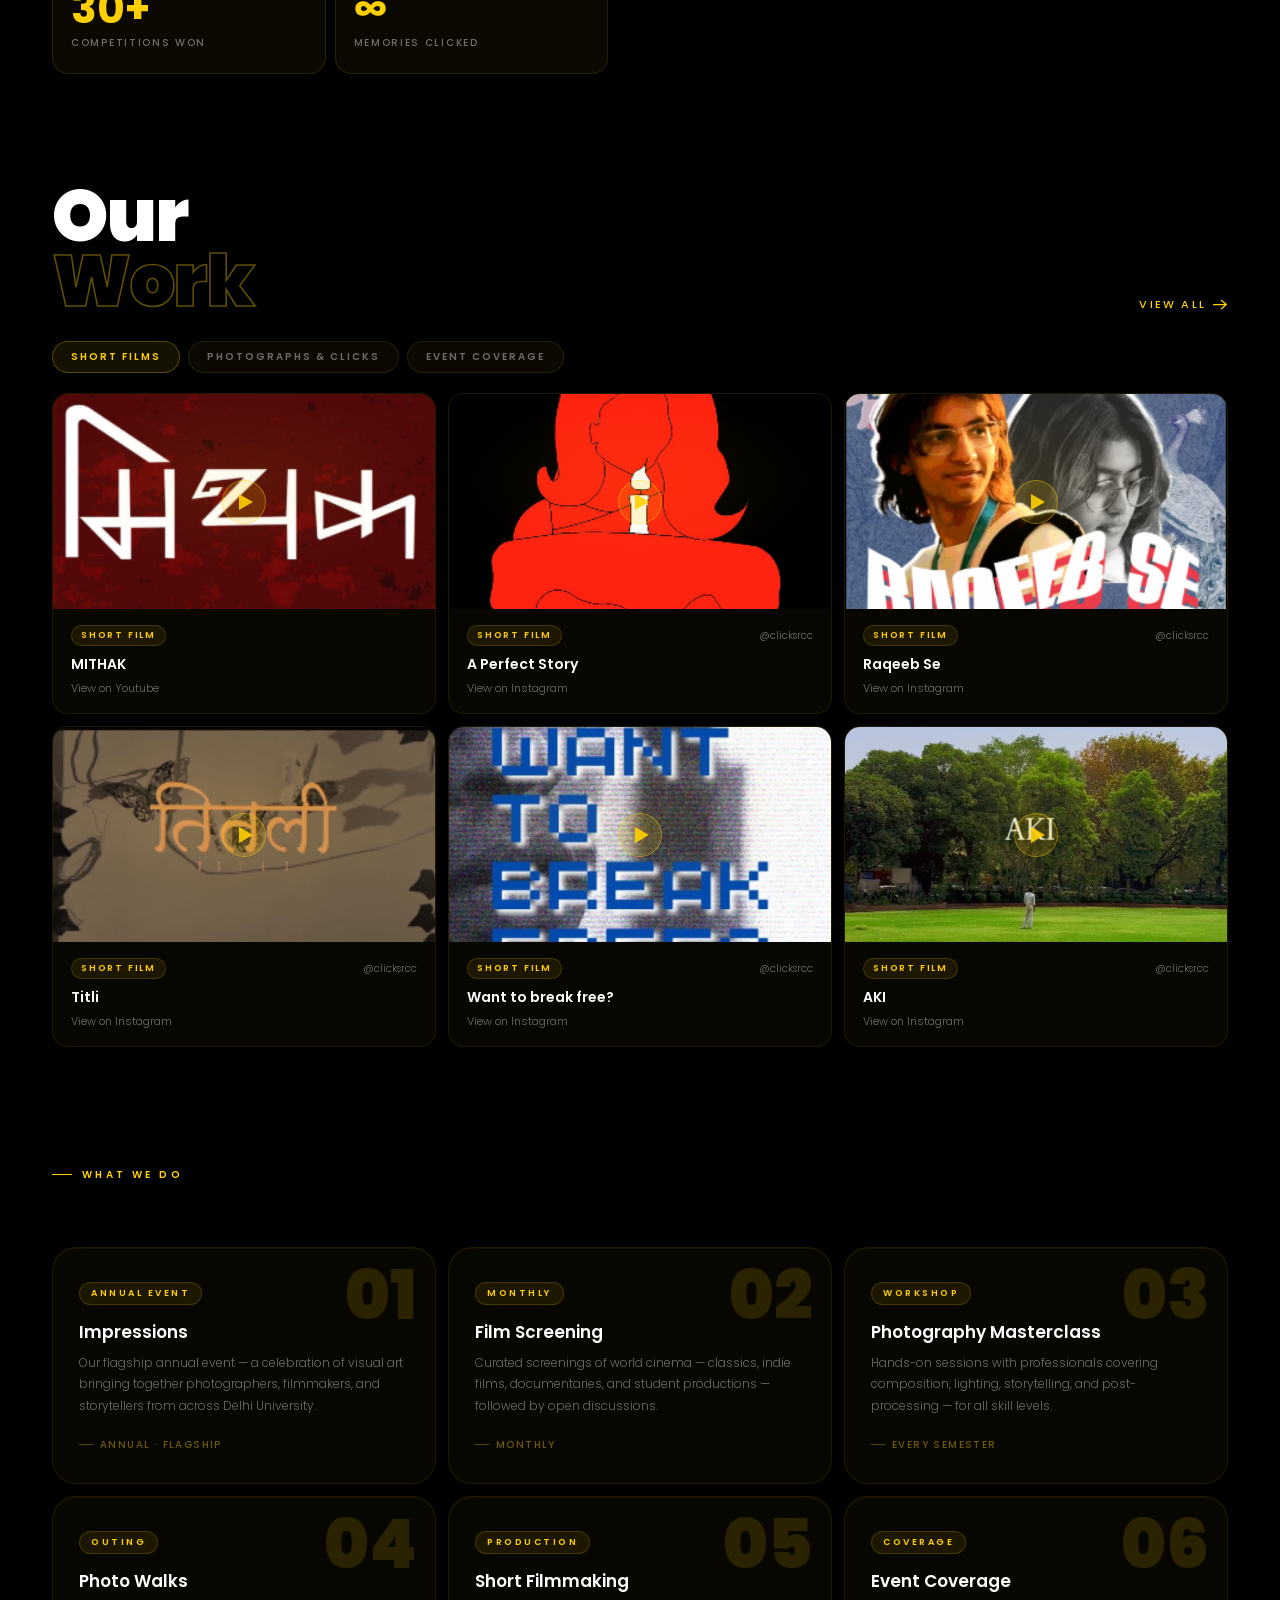
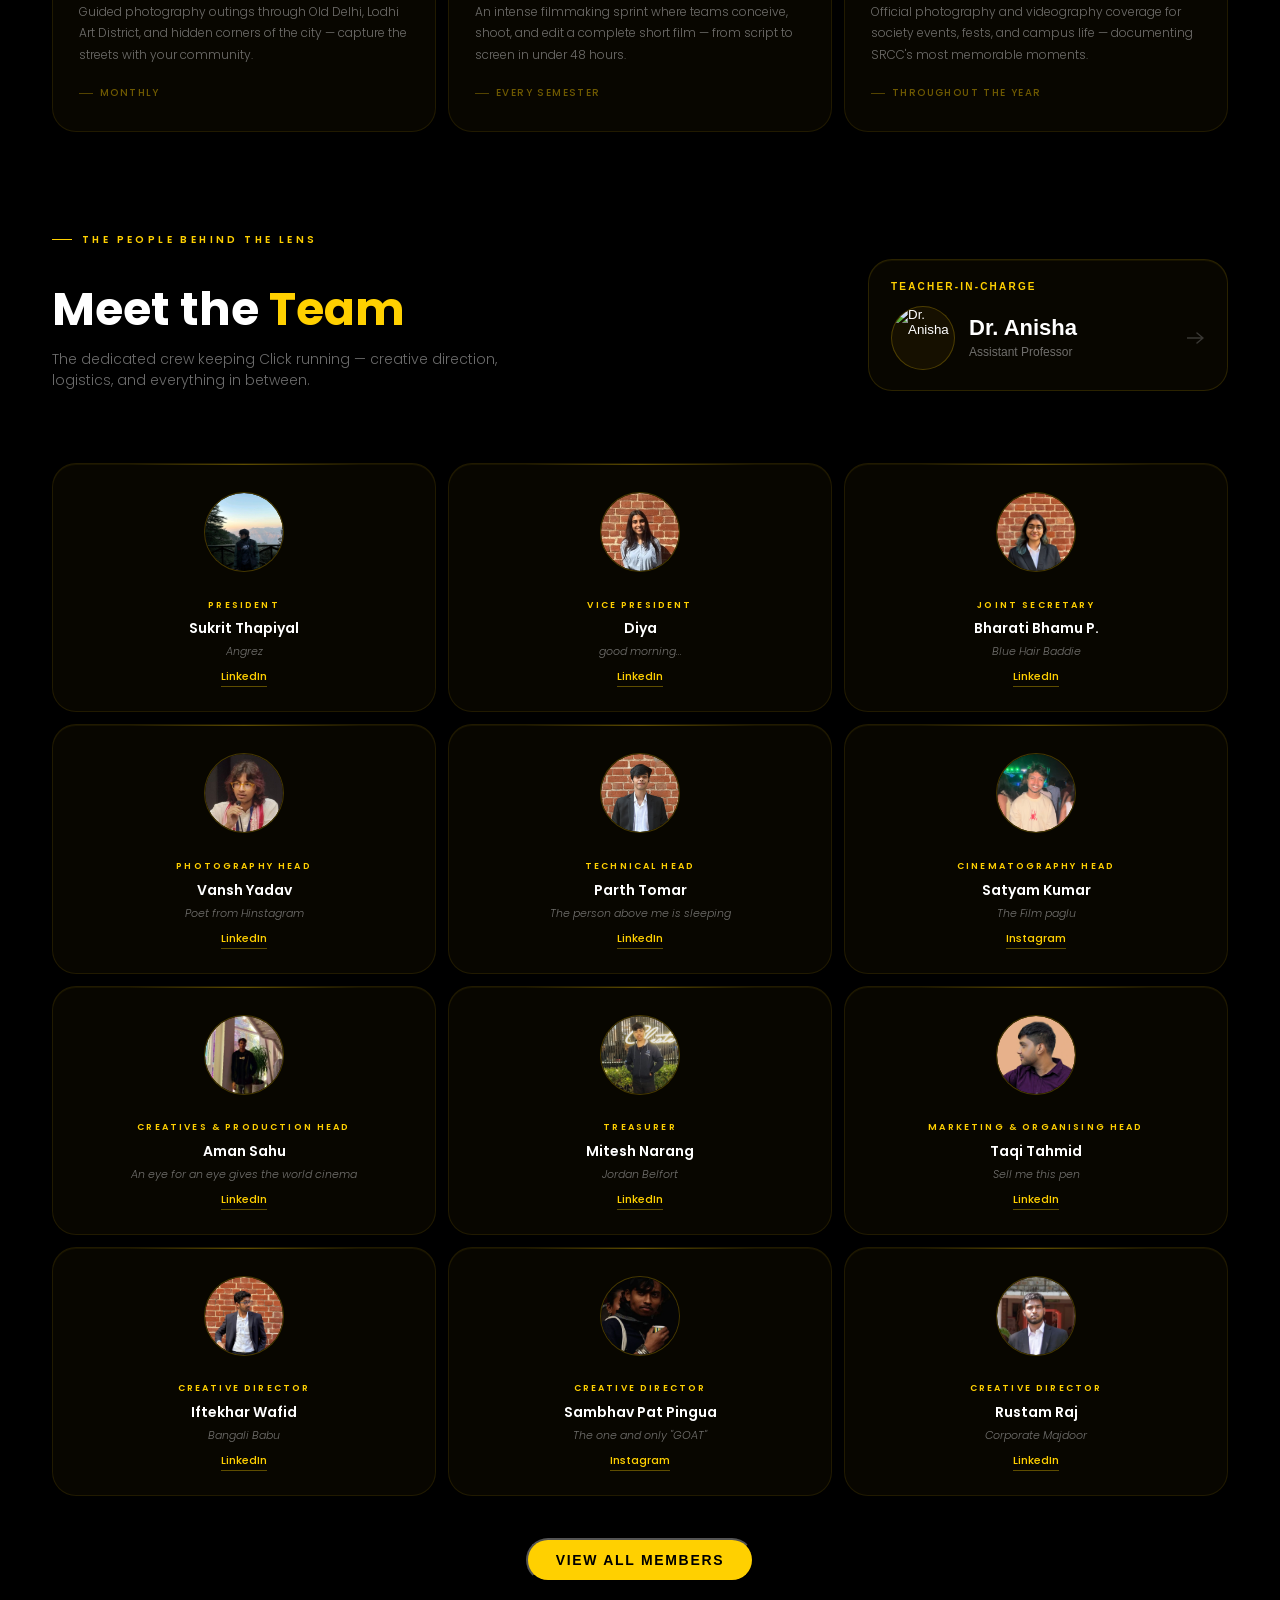
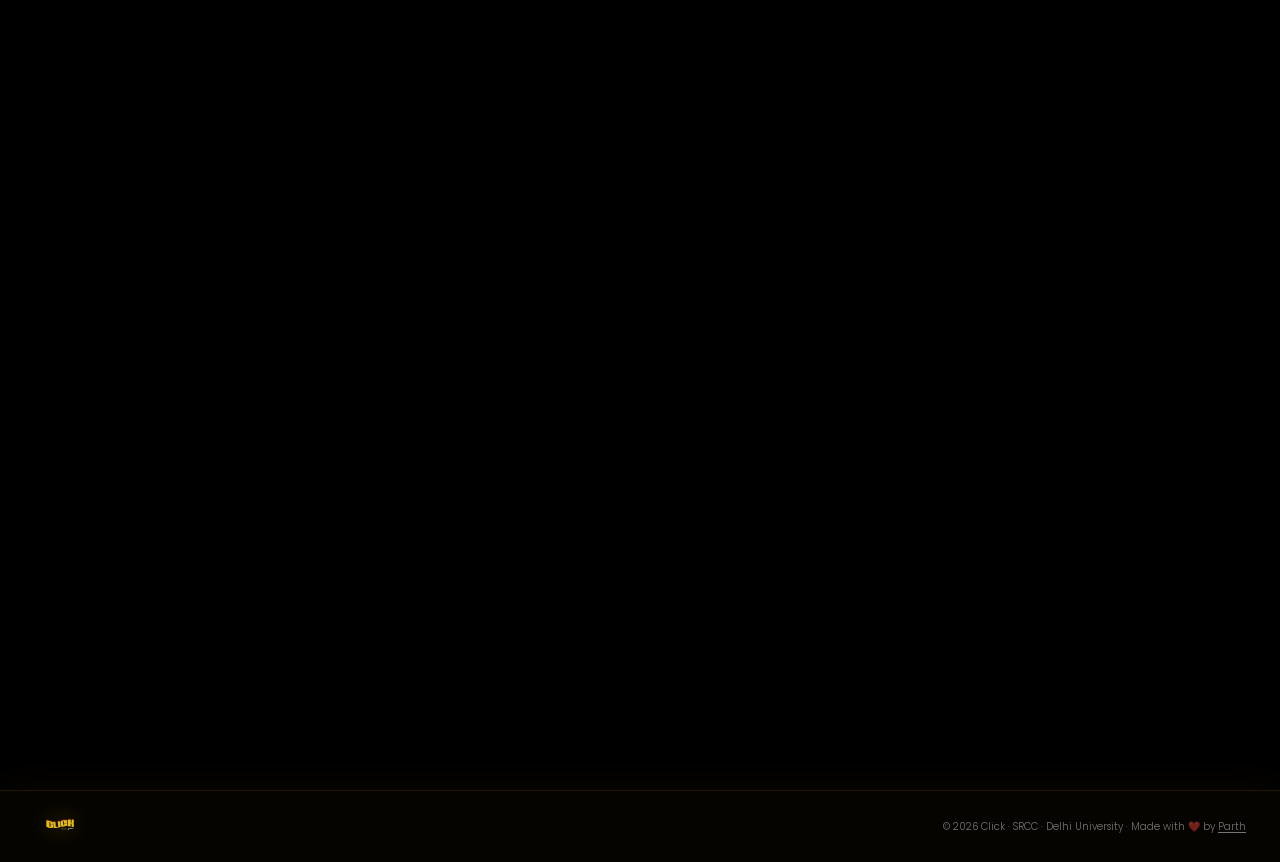
==== commit e8407336: "Update image source from echoes.jpeg to echoes.jpg" ====
--- a/index.html
+++ b/index.html
@@ -273,7 +273,7 @@
       </a>
       <!-- COV 2 -->
       <a href="https://www.instagram.com/p/DVi4vjUkcXD/" target="_blank" rel="noopener noreferrer" class="cov-card">
-        <div class="cov-thumb"><img src="photos/events/echoes.jpeg" alt="Event Coverage 2"></div>
+        <div class="cov-thumb"><img src="photos/events/echoes.jpg" alt="Event Coverage 2"></div>
         <div class="cov-info"><div class="cov-title">ECHOES'26</div><div class="cov-meta">@enac_srcc</div></div>
       </a>
       <!-- COV 3 -->
@@ -296,6 +296,9 @@
         <div class="cov-thumb"><img src="photos/events/case.jpg" alt="Event Coverage 6"></div>
         <div class="cov-info"><div class="cov-title">Shri Ram Case Championship 2025</div><div class="cov-meta">@global_outreach_srcc</div></div>
       </a>
+    </div>
+    <div class="cov-more-wrap">
+      <a href="https://www.instagram.com/clicksrcc/" target="_blank" rel="noopener noreferrer" class="g-tab cov-more-tab">View More Events</a>
     </div>
   </div>
 </section>
--- a/styles.css
+++ b/styles.css
@@ -345,6 +345,16 @@
   margin-bottom: 6px;
   color: var(--light);
 }
+.teacher-modal{max-width:820px}
+.teacher-modal-grid{display:grid;grid-template-columns:260px minmax(0,1fr);gap:28px;align-items:center}
+.teacher-modal-photo-wrap{display:flex;justify-content:center}
+.teacher-modal-photo{width:220px;height:220px;border-radius:24px;object-fit:cover;border:1px solid rgba(255,208,0,0.2);background:rgba(255,190,0,0.05);box-shadow:0 14px 34px rgba(0,0,0,0.26),0 0 24px rgba(255,208,0,0.08)}
+.teacher-modal-copy{min-width:0}
+.teacher-modal-label{font-size:10px;font-weight:600;letter-spacing:.24em;text-transform:uppercase;color:var(--y1);margin-bottom:12px}
+.teacher-modal-heading{text-align:left;margin-bottom:8px}
+.teacher-modal-degree{font-size:12px;color:var(--muted);margin-bottom:18px}
+.teacher-modal-desc{font-size:14px;line-height:1.8;color:var(--light)}
+.teacher-modal-desc+.teacher-modal-desc{margin-top:12px}
 @keyframes fadeInModal {
   from { opacity: 0; transform: translateY(30px); }
   to { opacity: 1; transform: translateY(0); }
@@ -367,6 +377,10 @@
   .modal-content li { text-align: center; }
   .modal-content::-webkit-scrollbar { display: none; }
   .members-columns { flex-direction: column; gap: 18px; }
+  .teacher-modal-grid{grid-template-columns:1fr;gap:20px}
+  .teacher-modal-photo{width:160px;height:160px;border-radius:20px}
+  .teacher-modal-heading{text-align:center}
+  .teacher-modal-degree,.teacher-modal-desc,.teacher-modal-label{text-align:center}
 }
 
 /* Photo cards */
@@ -405,6 +419,8 @@
 .cov-grid{display:grid;grid-template-columns:repeat(3,1fr);gap:12px}
 .cov-card{border-radius:var(--rmd);overflow:hidden;background:rgba(255,190,0,0.03);border:1px solid rgba(255,208,0,0.1);backdrop-filter:blur(12px);transition:transform .3s,border-color .3s;cursor:none;display:block;color:inherit;text-decoration:none}
 .cov-card:hover{transform:translateY(-4px);border-color:var(--gby)}
+.cov-more-wrap{display:flex;justify-content:center;margin-top:14px}
+.cov-more-tab{display:inline-flex;align-items:center;justify-content:center;text-decoration:none;cursor:pointer;padding:9px 20px}
 /* ── EVENTS COVERAGE THUMBNAIL SLOT ──
    Add image: <img src="YOUR_IMG.jpg" style="width:100%;aspect-ratio:16/10;object-fit:cover;display:block"> */
 .cov-thumb{width:100%;aspect-ratio:16/10;background:#000;position:relative;overflow:hidden;display:flex;align-items:center;justify-content:center}
@@ -430,6 +446,19 @@
 
 /* ══ TEAM ══ */
 .team-section{padding:10px 52px 80px}
+.team-head{display:grid;grid-template-columns:minmax(0,1fr) minmax(280px,360px);gap:24px;align-items:end;margin-bottom:48px}
+.team-head-copy{min-width:0}
+.teacher-in-charge-card{appearance:none;border:1px solid rgba(255,208,0,0.14);background:rgba(255,190,0,0.03);border-radius:var(--rlg);padding:20px 22px;color:var(--white);text-align:left;cursor:pointer;backdrop-filter:blur(22px) saturate(180%);-webkit-backdrop-filter:blur(22px) saturate(180%);box-shadow:inset 0 1px 0 rgba(255,208,0,0.06);transition:transform .25s,border-color .25s,box-shadow .25s,background .25s;min-height:132px}
+.teacher-in-charge-card:hover{transform:translateY(-4px);border-color:var(--gby);background:rgba(255,208,0,0.06);box-shadow:0 8px 36px rgba(255,185,0,0.12),0 0 28px rgba(255,208,0,0.07),0 0 0 1px rgba(255,208,0,0.16),inset 0 1px 0 rgba(255,255,255,0.08)}
+.teacher-in-charge-label{display:block;font-size:10px;font-weight:600;letter-spacing:.22em;text-transform:uppercase;color:var(--y1);margin-bottom:14px}
+.teacher-in-charge-main{display:grid;grid-template-columns:64px minmax(0,1fr) 18px;gap:14px;align-items:center}
+.teacher-in-charge-photo{width:64px;height:64px;border-radius:50%;overflow:hidden;border:1.5px solid rgba(255,208,0,0.24);background:rgba(255,190,0,0.06);display:flex;align-items:center;justify-content:center;flex-shrink:0}
+.teacher-in-charge-photo img{width:100%;height:100%;object-fit:cover}
+.teacher-in-charge-copy{display:flex;flex-direction:column;min-width:0}
+.teacher-in-charge-name{font-size:22px;font-weight:700;line-height:1.1;color:var(--white)}
+.teacher-in-charge-meta{font-size:12px;color:var(--muted);margin-top:5px}
+.teacher-in-charge-arrow{color:var(--ultra);transition:transform .25s,color .25s}
+.teacher-in-charge-card:hover .teacher-in-charge-arrow{transform:translateX(4px);color:var(--y1)}
 /* Unified grid — ALL cards same size, 4 columns */
 .team-grid{
   display:grid;
@@ -526,6 +555,9 @@
 
 /* Desktop spacing: lift connect elements and add gap before footer */
 @media(min-width:961px){
+  .team-section{padding-bottom:48px}
+  .team-head{margin-bottom:36px}
+  .team-section .view-all-btn-wrap{margin-top:24px}
   .connect-grid{margin-top:34px}
   .connect-section{padding-bottom:34px}
   footer{margin-top:10px}
@@ -645,6 +677,16 @@
 [data-theme="light"] .modal-heading{color:var(--y1)}
 [data-theme="light"] .members-columns h3{color:var(--y1)}
 [data-theme="light"] .members-columns li{color:rgba(0,0,0,0.62)}
+[data-theme="light"] .teacher-modal-label{color:#9a6e00}
+[data-theme="light"] .teacher-modal-degree{color:rgba(0,0,0,0.48)}
+[data-theme="light"] .teacher-modal-desc{color:#1a1108}
+[data-theme="light"] .teacher-modal-photo{border-color:rgba(180,130,0,0.22);background:#ece7de;box-shadow:0 12px 30px rgba(0,0,0,0.12),0 0 0 1px rgba(255,208,0,0.18)}
+[data-theme="light"] .teacher-in-charge-card{background:#f5f5f5;color:#1a1108;border-color:rgba(0,0,0,0.08);box-shadow:0 8px 22px rgba(0,0,0,0.10),inset 0 1px 0 rgba(255,255,255,0.28);backdrop-filter:none;-webkit-backdrop-filter:none}
+[data-theme="light"] .teacher-in-charge-card:hover{border-color:rgba(255,208,0,0.55);background:#fbf7ef;box-shadow:0 12px 40px rgba(0,0,0,0.12),0 0 36px rgba(255,208,0,0.18),0 0 0 1px rgba(255,208,0,0.24),inset 0 1px 0 rgba(255,255,255,0.4)}
+[data-theme="light"] .teacher-in-charge-photo{border-color:rgba(180,130,0,0.22);background:#ece7de}
+[data-theme="light"] .teacher-in-charge-name{color:#1a1108}
+[data-theme="light"] .teacher-in-charge-meta{color:rgba(0,0,0,0.48)}
+[data-theme="light"] .teacher-in-charge-arrow{color:rgba(0,0,0,0.46)}
 [data-theme="light"] .modal-close{color:var(--y1)}
 [data-theme="light"] .modal-close:hover{color:#1a1108}
 
@@ -808,10 +850,17 @@
   .gallery-section,.events-section,.team-section{padding-left:20px;padding-right:20px}
   .connect-section{padding-left:20px;padding-right:0}
   .events-grid{grid-template-columns:1fr}
-  .team-cards{display:grid;grid-template-columns:1fr 1fr;gap:12px;margin-top:72px}
+  .team-head{grid-template-columns:1fr;gap:18px;margin-bottom:20px}
+  .team-cards{display:grid;grid-template-columns:1fr 1fr;gap:12px;margin-top:12px}
   .team-cards .team-row{display:contents}
   .team-section .team-row:first-of-type{margin-top:0}
   .team-cards .tmcard{max-width:none;width:auto;justify-self:stretch}
+  .team-cards .tm-mobile-sukrit{order:-6}
+  .team-cards .tm-mobile-diya{order:-5}
+  .team-cards .tm-mobile-bharati{order:-4}
+  .team-cards .tm-mobile-parth{order:-3}
+  .team-cards .tm-mobile-vansh{order:-2}
+  .team-cards .tm-mobile-satyam{order:-1}
   .team-cards .team-row-3>.tmcard:last-child{grid-column:auto;max-width:none;width:auto;justify-self:stretch}
   .team-row-2{display:grid;grid-template-columns:1fr 1fr}
   .team-row-2 .tmcard{flex:initial;max-width:none}
@@ -828,4 +877,4 @@
   .impressions-row{grid-template-columns:1fr}
   body{cursor:auto}
   .cd,.cr{display:none}
-}+}
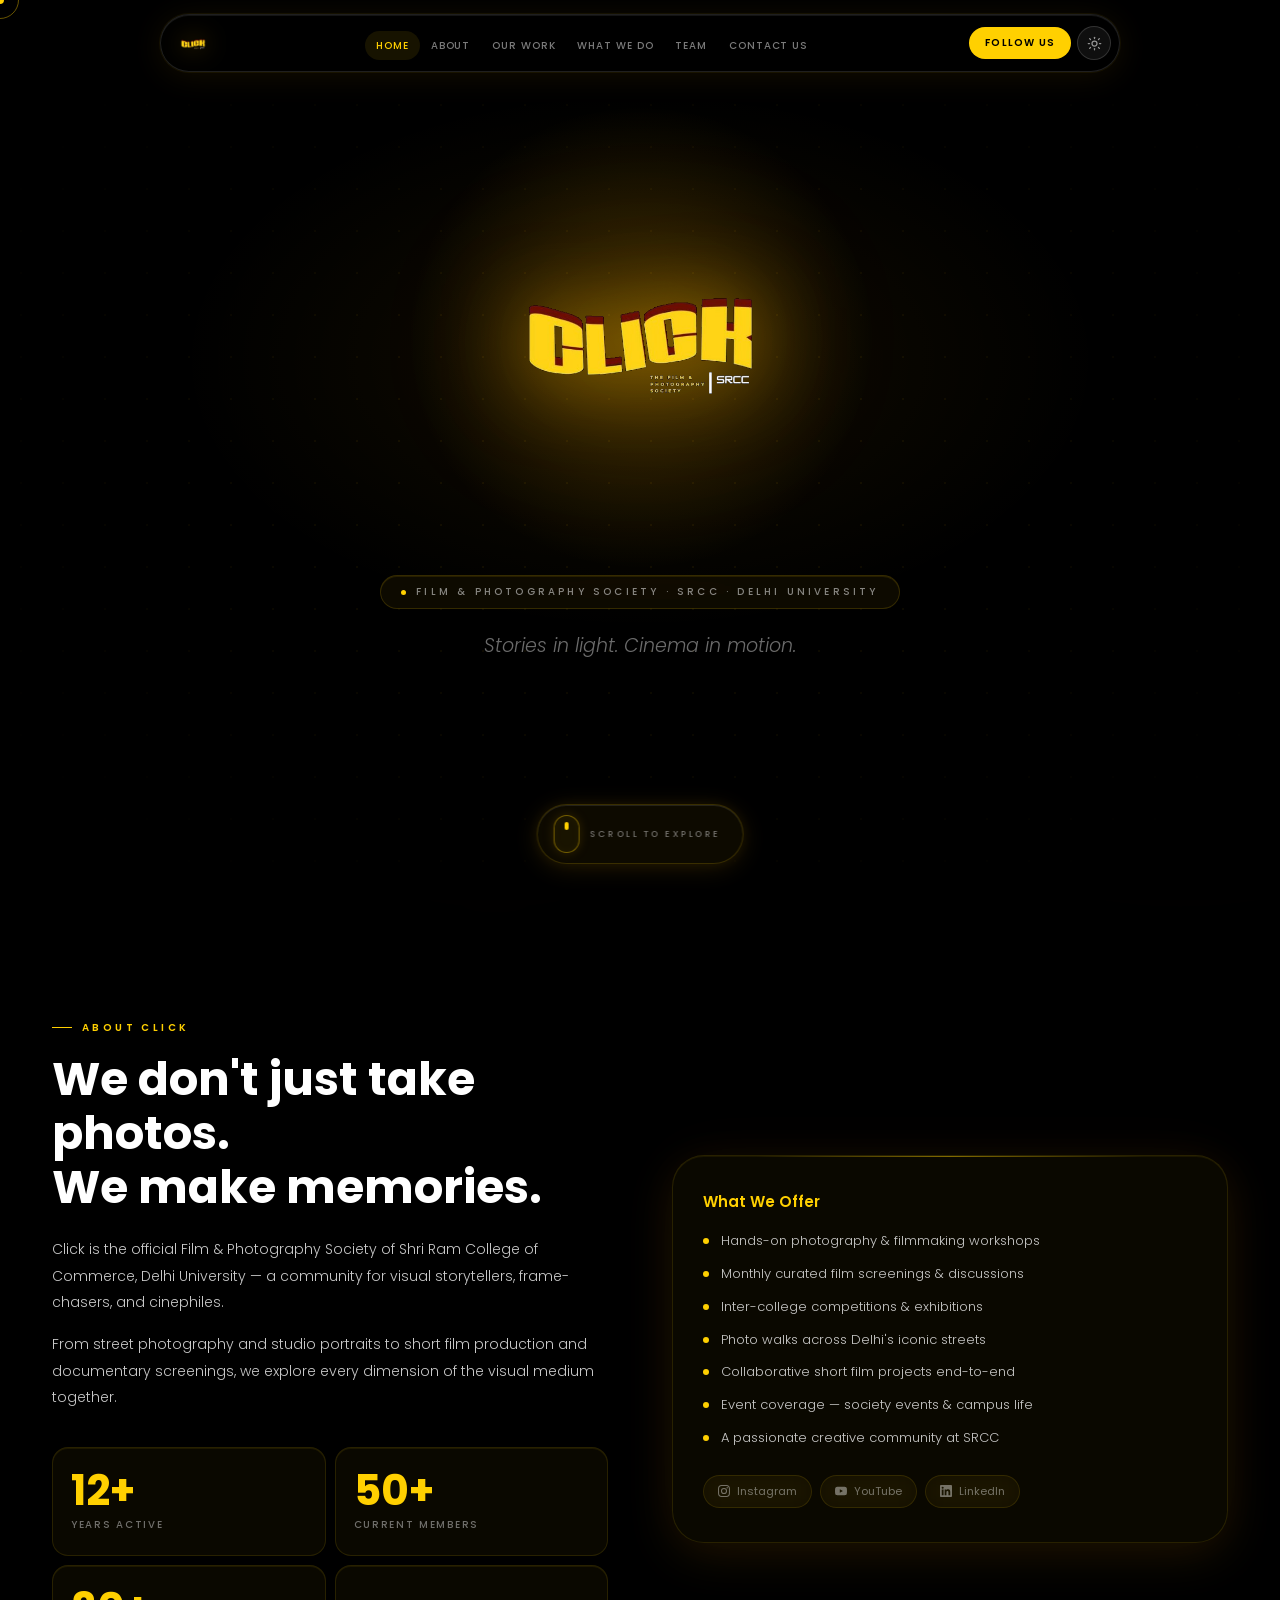
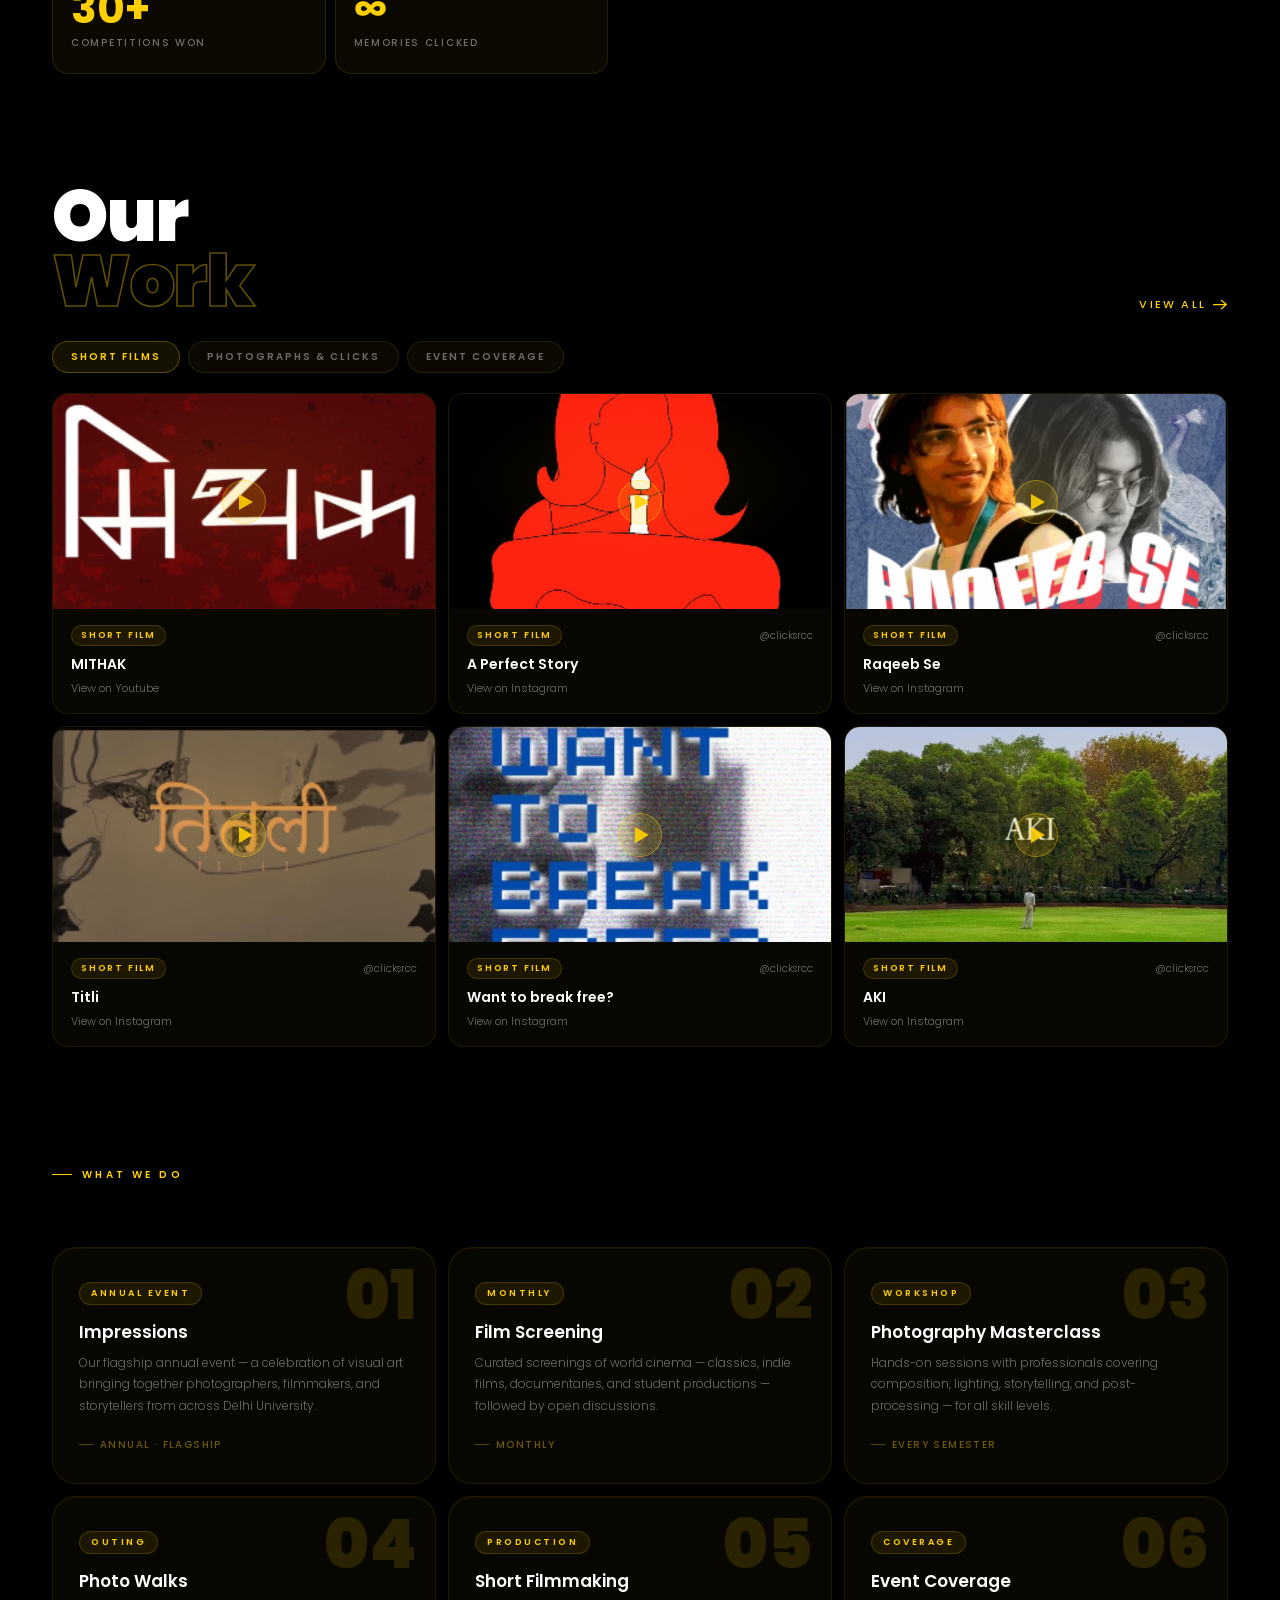
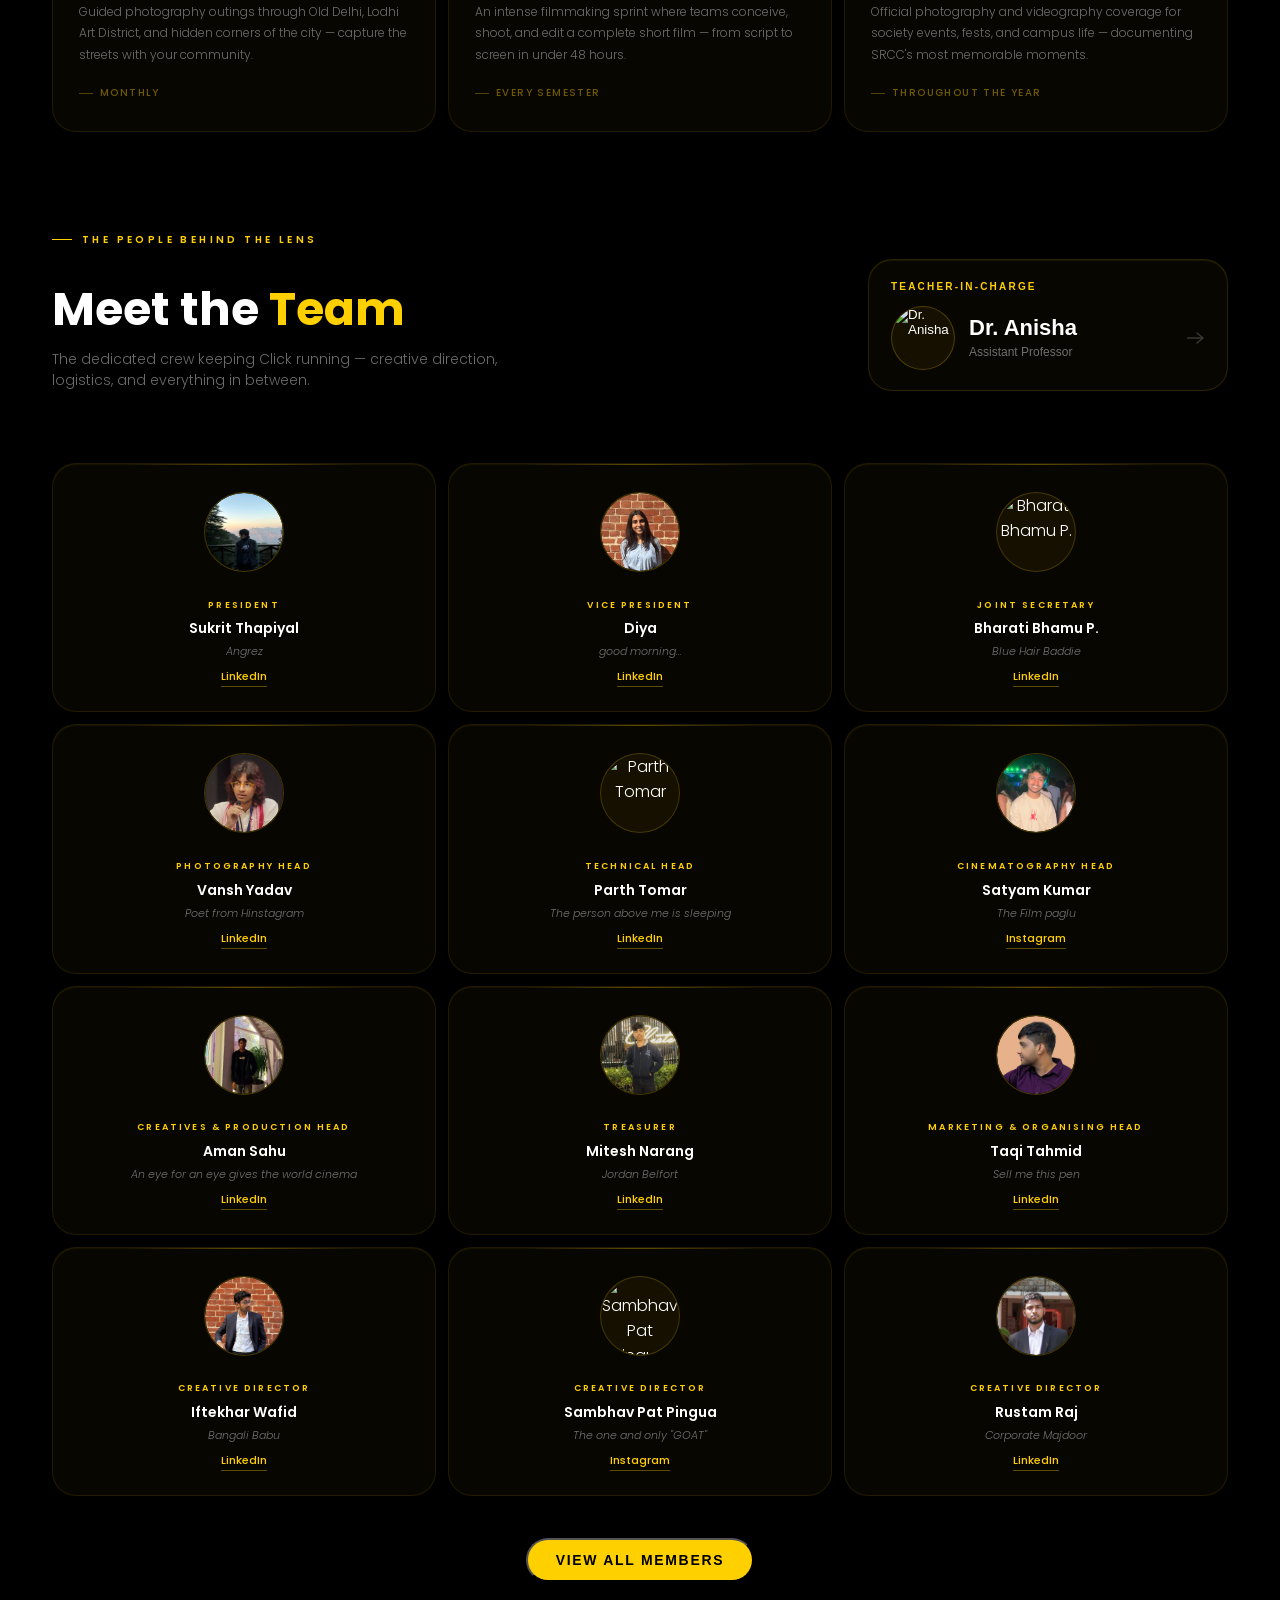
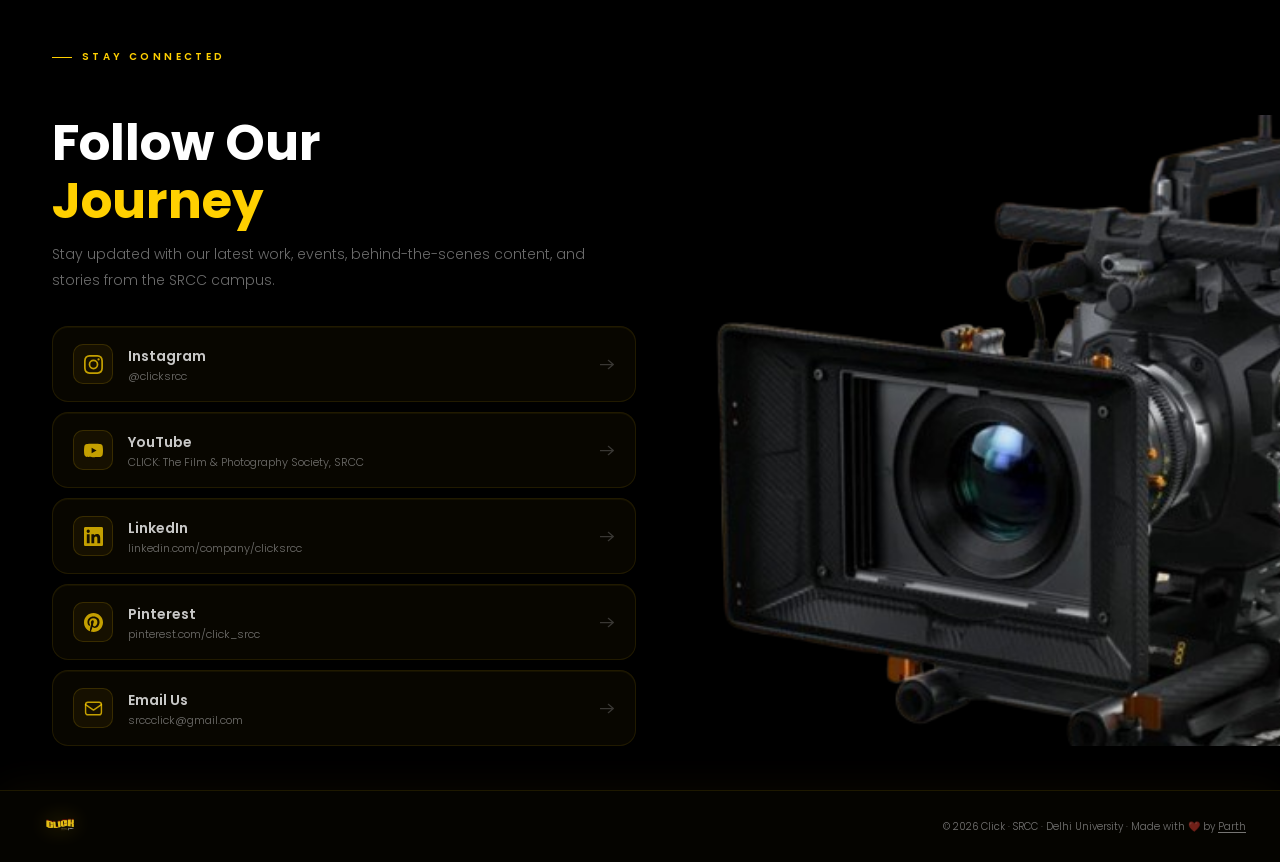
==== commit bdcc1184: "Update index.html" ====
--- a/index.html
+++ b/index.html
@@ -362,7 +362,7 @@
     </div>
 
     <div class="tmcard tm-mobile-bharati">
-      <div class="tm-photo"><img src="photos/team/bharati.jpg" alt="Bharati Bhamu P."></div>
+      <div class="tm-photo"><img src="photos/team/bharati.jpeg" alt="Bharati Bhamu P."></div>
       <div class="tm-pos">Joint Secretary</div>
       <div class="tm-name">Bharati Bhamu P.</div>
       <div class="tm-blank">Blue Hair Baddie</div>
@@ -383,7 +383,7 @@
     </div>
 
     <div class="tmcard tm-mobile-parth">
-      <div class="tm-photo"><img src="photos/team/parth.jpg" alt="Parth Tomar"></div>
+      <div class="tm-photo"><img src="photos/team/parth.png" alt="Parth Tomar"></div>
       <div class="tm-pos">Technical Head</div>
       <div class="tm-name">Parth Tomar</div>
       <div class="tm-blank">The person above me is sleeping</div>
@@ -441,7 +441,7 @@
     </div>
 
     <div class="tmcard">
-      <div class="tm-photo"><img src="photos/team/sambhav.png" alt="Sambhav Pat Pingua"></div>
+      <div class="tm-photo"><img src="photos/team/sambhav.jpeg" alt="Sambhav Pat Pingua"></div>
       <div class="tm-pos">Creative Director</div>
       <div class="tm-name">Sambhav Pat Pingua</div>
       <div class="tm-blank">The one and only "GOAT"</div>
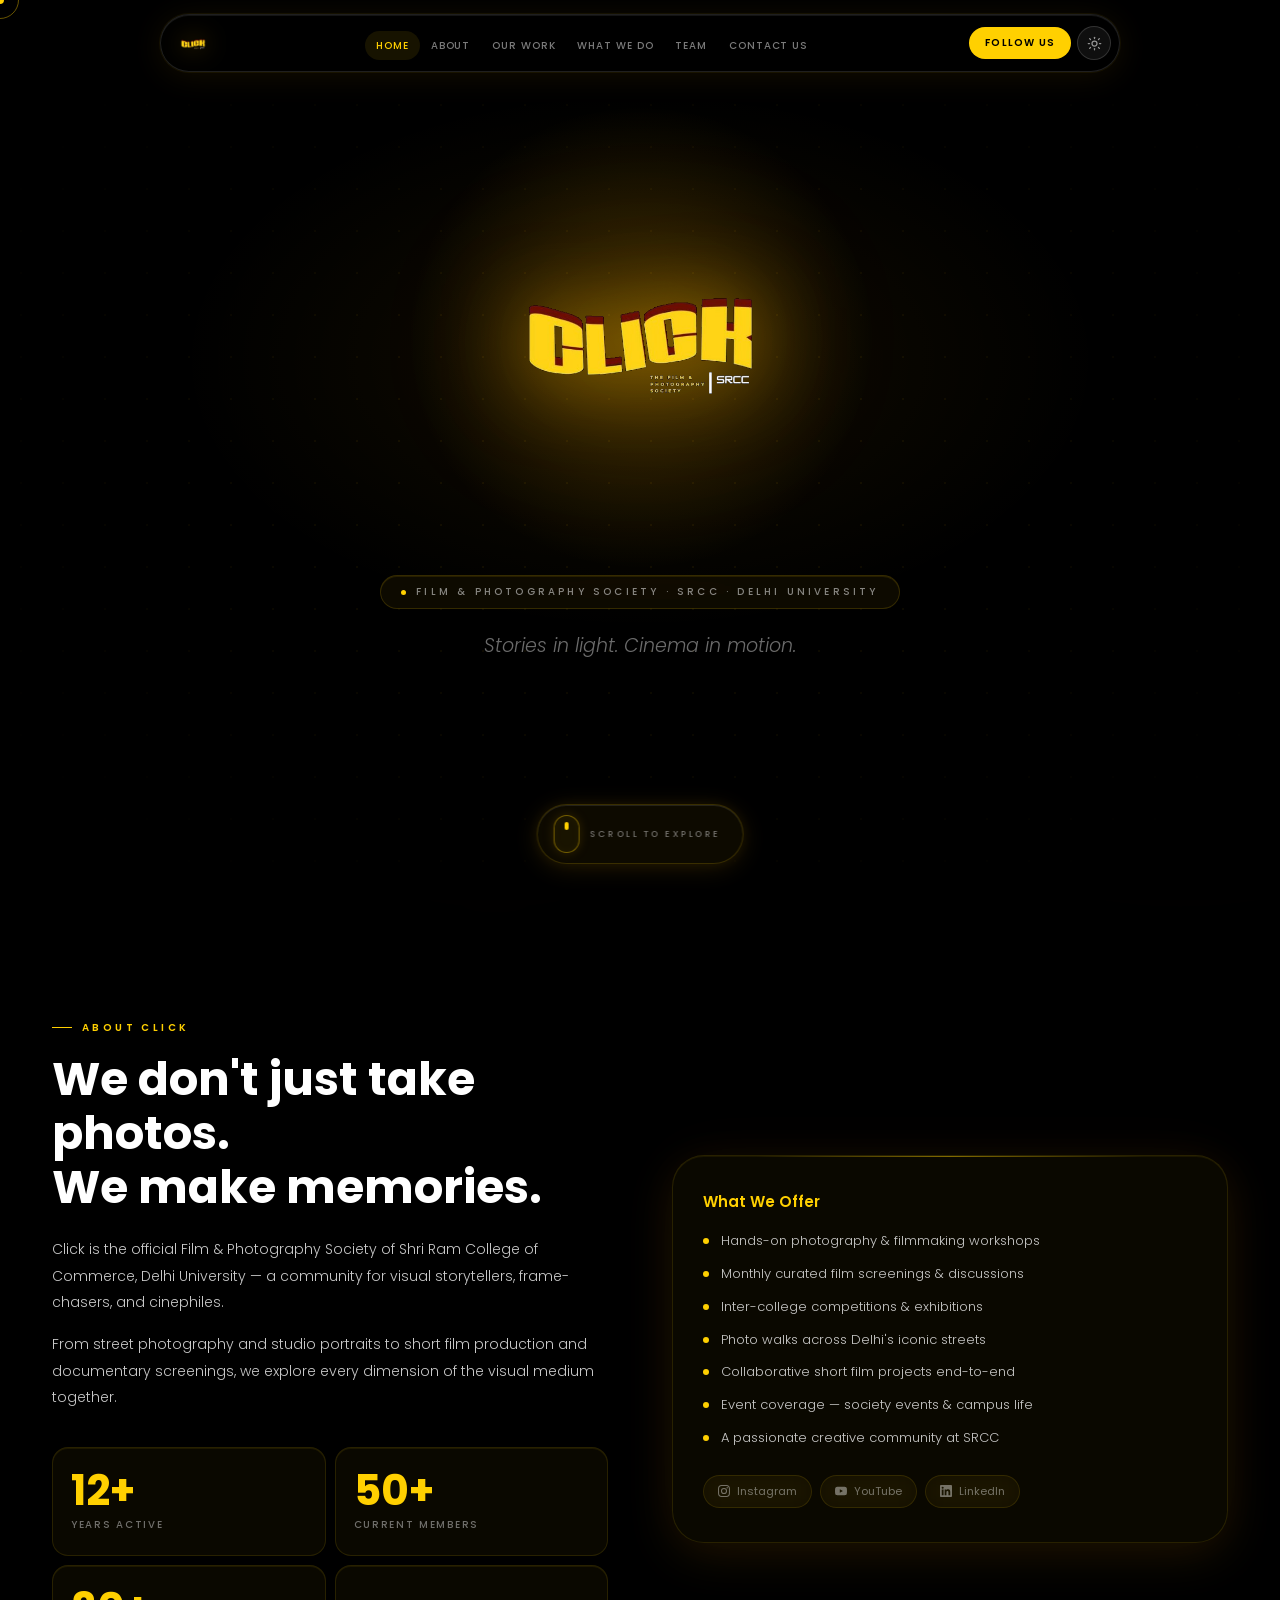
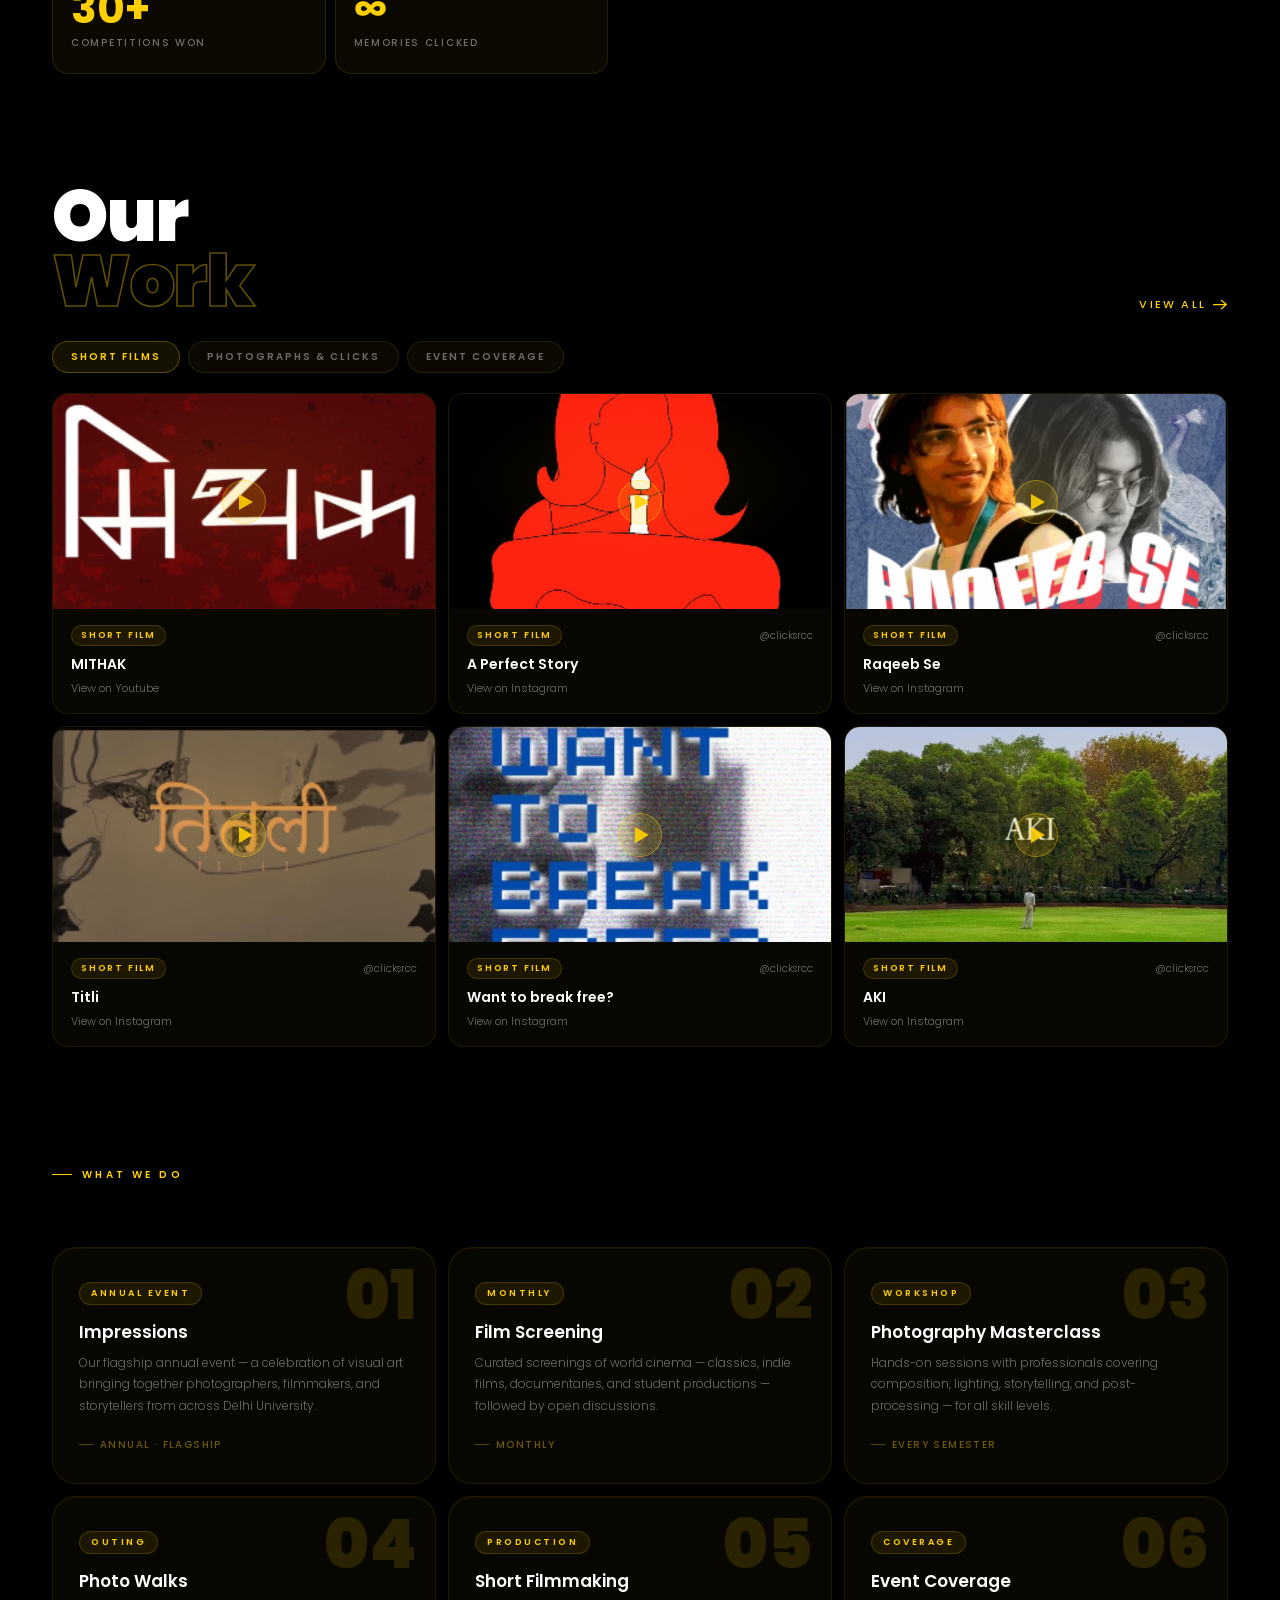
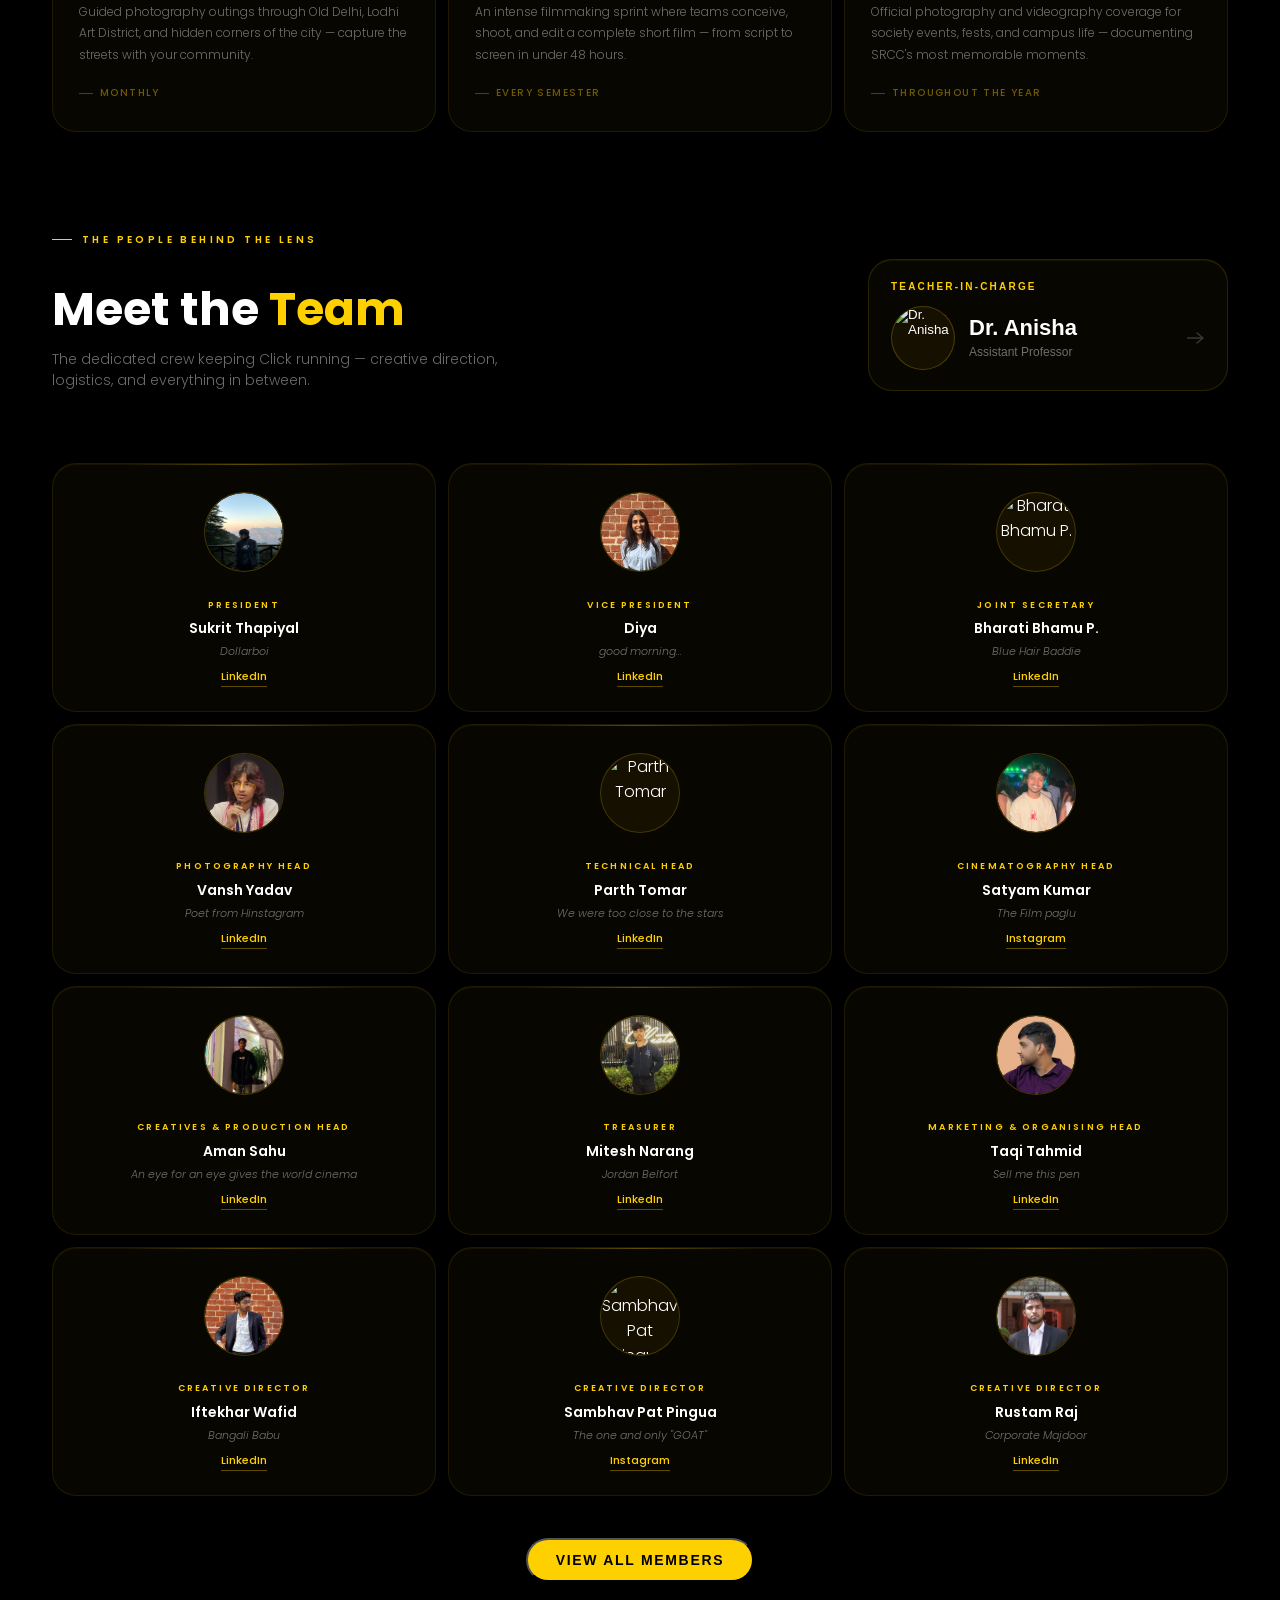
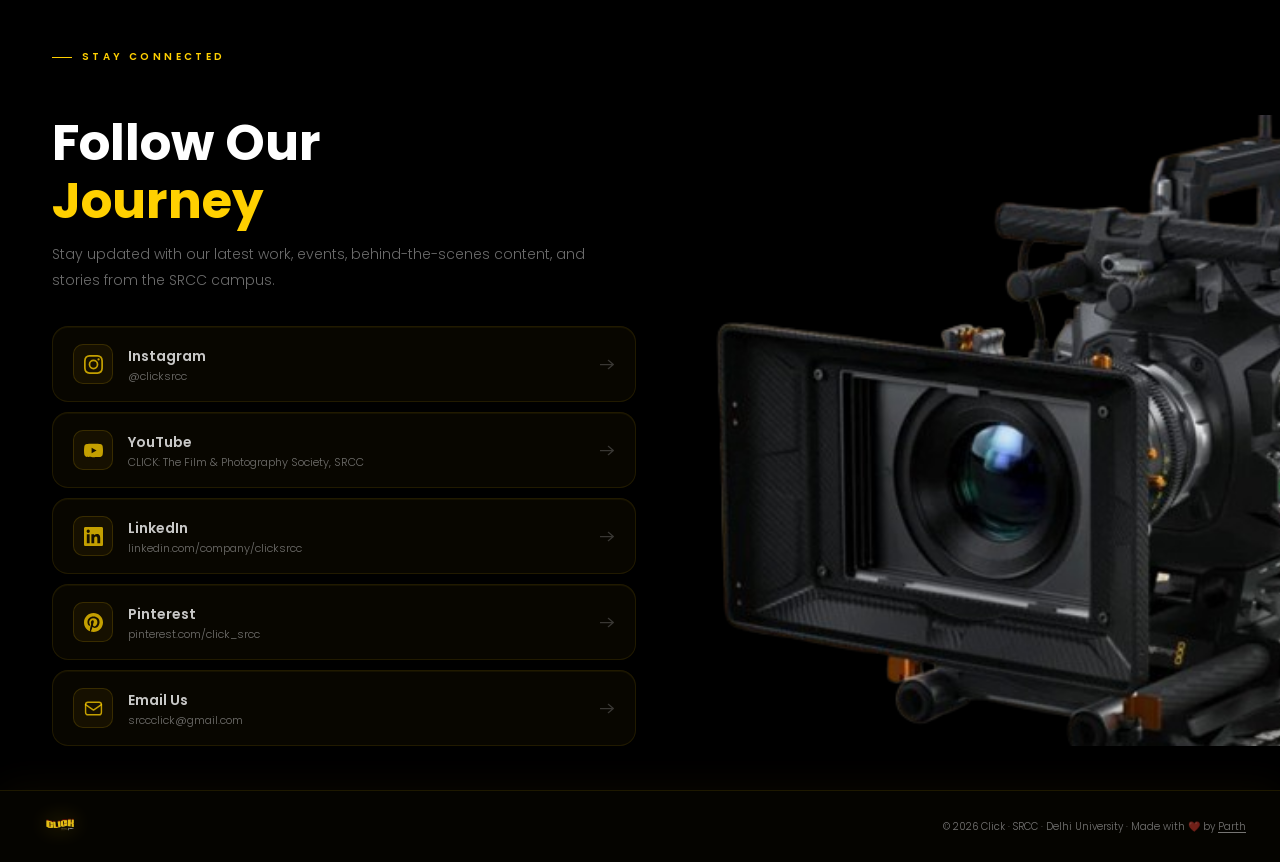
==== commit fd7f32ef: "Remove names from team member lists Removed several names from the list in the Technical and Organis" ====
--- a/index.html
+++ b/index.html
@@ -267,7 +267,7 @@
   <div class="g-group reveal d2" id="tab-events-cov">
     <div class="cov-grid">
       <!-- COV 1 -->
-      <a href="https://www.instagram.com/debsocsrcc/" target="_blank" rel="noopener noreferrer" class="cov-card">
+      <a href="https://www.instagram.com/reel/DV1a7Vqj_qc/?igsh=dHVmN2praTM1ZHNr" target="_blank" rel="noopener noreferrer" class="cov-card">
         <div class="cov-thumb"><img src="photos/events/srdf.jpg".jpg" alt="Event Coverage 1"></div>
         <div class="cov-info"><div class="cov-title">SRDF'26</div><div class="cov-meta">@debsocsrcc</div></div>
       </a>
@@ -277,14 +277,14 @@
         <div class="cov-info"><div class="cov-title">ECHOES'26</div><div class="cov-meta">@enac_srcc</div></div>
       </a>
       <!-- COV 3 -->
-      <a href="https://www.instagram.com/reel/DHq1K0jy4X1/" target="_blank" rel="noopener noreferrer" class="cov-card">
-        <div class="cov-thumb"><img src="photos/events/zephyr.png" alt="Event Coverage 3"></div>
-        <div class="cov-info"><div class="cov-title">ZEPHYR'25</div><div class="cov-meta">@els.srcc</div></div>
+      <a href="https://www.instagram.com/p/DQ1dwyWEg8e/?igsh=dnczZXkwZ2FlZmNr" target="_blank" rel="noopener noreferrer" class="cov-card">
+        <div class="cov-thumb"><img src="photos/events/sabha.JPG" alt="Event Coverage 3"></div>
+        <div class="cov-info"><div class="cov-title">Sabha 3.0</div><div class="cov-meta">@delta_srcc</div></div>
       </a>
       <!-- COV 4 -->
-      <a href="https://www.instagram.com/reel/DGh0DuBROoI/" target="_blank" rel="noopener noreferrer" class="cov-card">
-        <div class="cov-thumb"><img src="photos/events/foys.png" alt="Event Coverage 4"></div>
-        <div class="cov-info"><div class="cov-title">FOYS'25</div><div class="cov-meta">@sportscommitteesrcc</div></div>
+      <a href="https://www.instagram.com/reel/DWYSusNktxG/?igsh=MWU4Zjc1eXh0aWZwZQ==" target="_blank" rel="noopener noreferrer" class="cov-card">
+        <div class="cov-thumb"><img src="photos/events/odyssey.JPG" alt="Event Coverage 4"></div>
+        <div class="cov-info"><div class="cov-title">Odyssey'26</div><div class="cov-meta">@hps_srcc</div></div>
       </a>
       <!-- COV 5 -->
       <a href="https://www.instagram.com/reel/DFyK1njzcBn/" target="_blank" rel="noopener noreferrer" class="cov-card">
@@ -292,7 +292,7 @@
         <div class="cov-info"><div class="cov-title">Career Confluence'25</div><div class="cov-meta">@wingsoffiresrcc</div></div>
       </a>
       <!-- COV 6 -->
-      <a href="-" target="_blank" rel="noopener noreferrer" class="cov-card">
+      <a href="https://www.instagram.com/global_outreach_srcc?igsh=MWtpemd5MzF3d3ZvZQ==" target="_blank" rel="noopener noreferrer" class="cov-card">
         <div class="cov-thumb"><img src="photos/events/case.jpg" alt="Event Coverage 6"></div>
         <div class="cov-info"><div class="cov-title">Shri Ram Case Championship 2025</div><div class="cov-meta">@global_outreach_srcc</div></div>
       </a>
@@ -349,7 +349,7 @@
       <div class="tm-photo"><img src="photos/team/sukrit.jpg" alt="Sukrit Thapiyal"></div>
       <div class="tm-pos">President</div>
       <div class="tm-name">Sukrit Thapiyal</div>
-      <div class="tm-blank">Angrez</div>
+      <div class="tm-blank">Dollarboi</div>
       <a class="tm-link" href="https://www.linkedin.com/in/sukrit-thapliyal-b53832325/" target="_blank" rel="noopener noreferrer">LinkedIn</a>
     </div>
 
@@ -386,7 +386,7 @@
       <div class="tm-photo"><img src="photos/team/parth.png" alt="Parth Tomar"></div>
       <div class="tm-pos">Technical Head</div>
       <div class="tm-name">Parth Tomar</div>
-      <div class="tm-blank">The person above me is sleeping</div>
+      <div class="tm-blank">We were too close to the stars</div>
       <a class="tm-link" href="https://www.linkedin.com/in/parth-tomar/" target="_blank" rel="noopener noreferrer">LinkedIn</a>
     </div>
 
@@ -480,12 +480,12 @@
           <li>Pratibha Biswal — 25BA108</li>
           <li>Riddhi Kashyap — 25BC467</li>
           <li>Ridhima Sethi — 25BC471</li>
-          <li>Rishant Lahiri — 25BC476</li>
           <li>Samradnya kowe — 25BC515</li>
           <li>Shubin Dagar — 25BA202</li>
           <li>Shyavan — 24BC552</li>
           <li>Supriya — 24BC368</li>
           <li>Tarun Sengar — 25BC606</li>
+          <li>Kanishka — 25BA065</li>
         </ul>
       </div>
       <div>
@@ -493,34 +493,31 @@
         <ul>
           <li>Ankita Minz — 25BC086</li>
           <li>Ayush Garewal — 25BC136</li>
-          <li>Bhumi Bilaiya — 25BC151</li>
           <li>Divya Zadoo — 25BC189</li>
-          <li>Gracy — 25BA049</li>
           <li>Kanishka Doharey — 25BC067</li>
-          <li>Kartikey Tiwari — 25BC281</li>
-          <li>Manik Garg — 25BC344</li>
           <li>Mayank Malu — 25BC696</li>
           <li>Priyal Sahu — 25BA112</li>
           <li>Shreya singh — 25BC560</li>
           <li>Ujjwal Kumar — 25BC615</li>
+          <li>Sanskar Jain — 25BC524</li>
         </ul>
       </div>
       <div>
         <h3>Organising & Marketing Wing</h3>
         <ul>
-          <li>Abhinav sahu — 25BC036</li>
           <li>Atharva Narang — 25BC129</li>
           <li>Chirag namdev — 25BC161</li>
           <li>Dhruv Sud — 25BC803</li>
-          <li>Karthic U — 25BC278</li>
           <li>Mrinalini Vajpayee — 25BA086</li>
           <li>Prachi — 25BC423</li>
           <li>Prathmesh — 25BC431</li>
-          <li>Shawn M — 25BC329</li>
           <li>Shriya Kaul — 25BC564</li>
           <li>Sukriti — 24BC157</li>
           <li>Yashasvi — 25BC668</li>
           <li>Yashvi Bhat — 25BC673</li>
+          <li>Stanzin Jordan — 25BC584</li>
+          <li>Mohit Mitruka — 25BC363</li>
+          <li>Aastik Gupta — 25BC025</li>
         </ul>
       </div>
     </div>
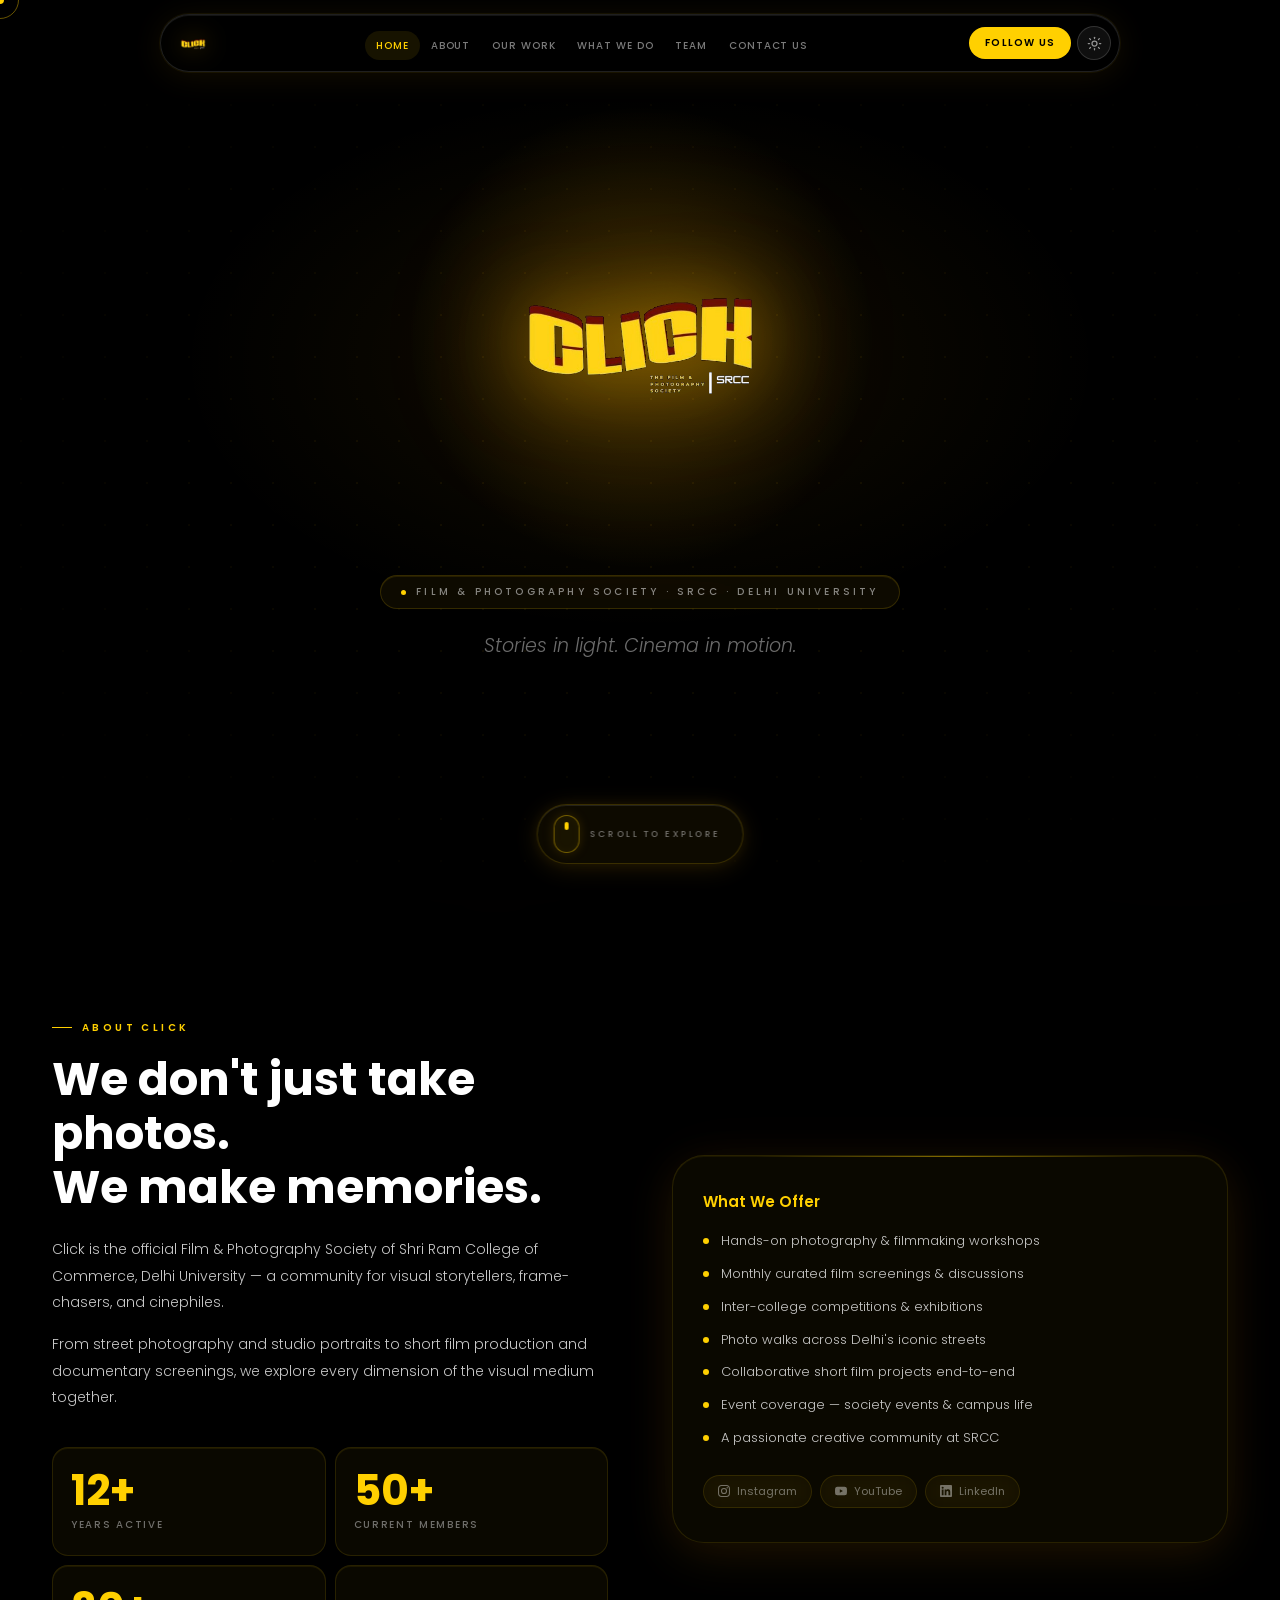
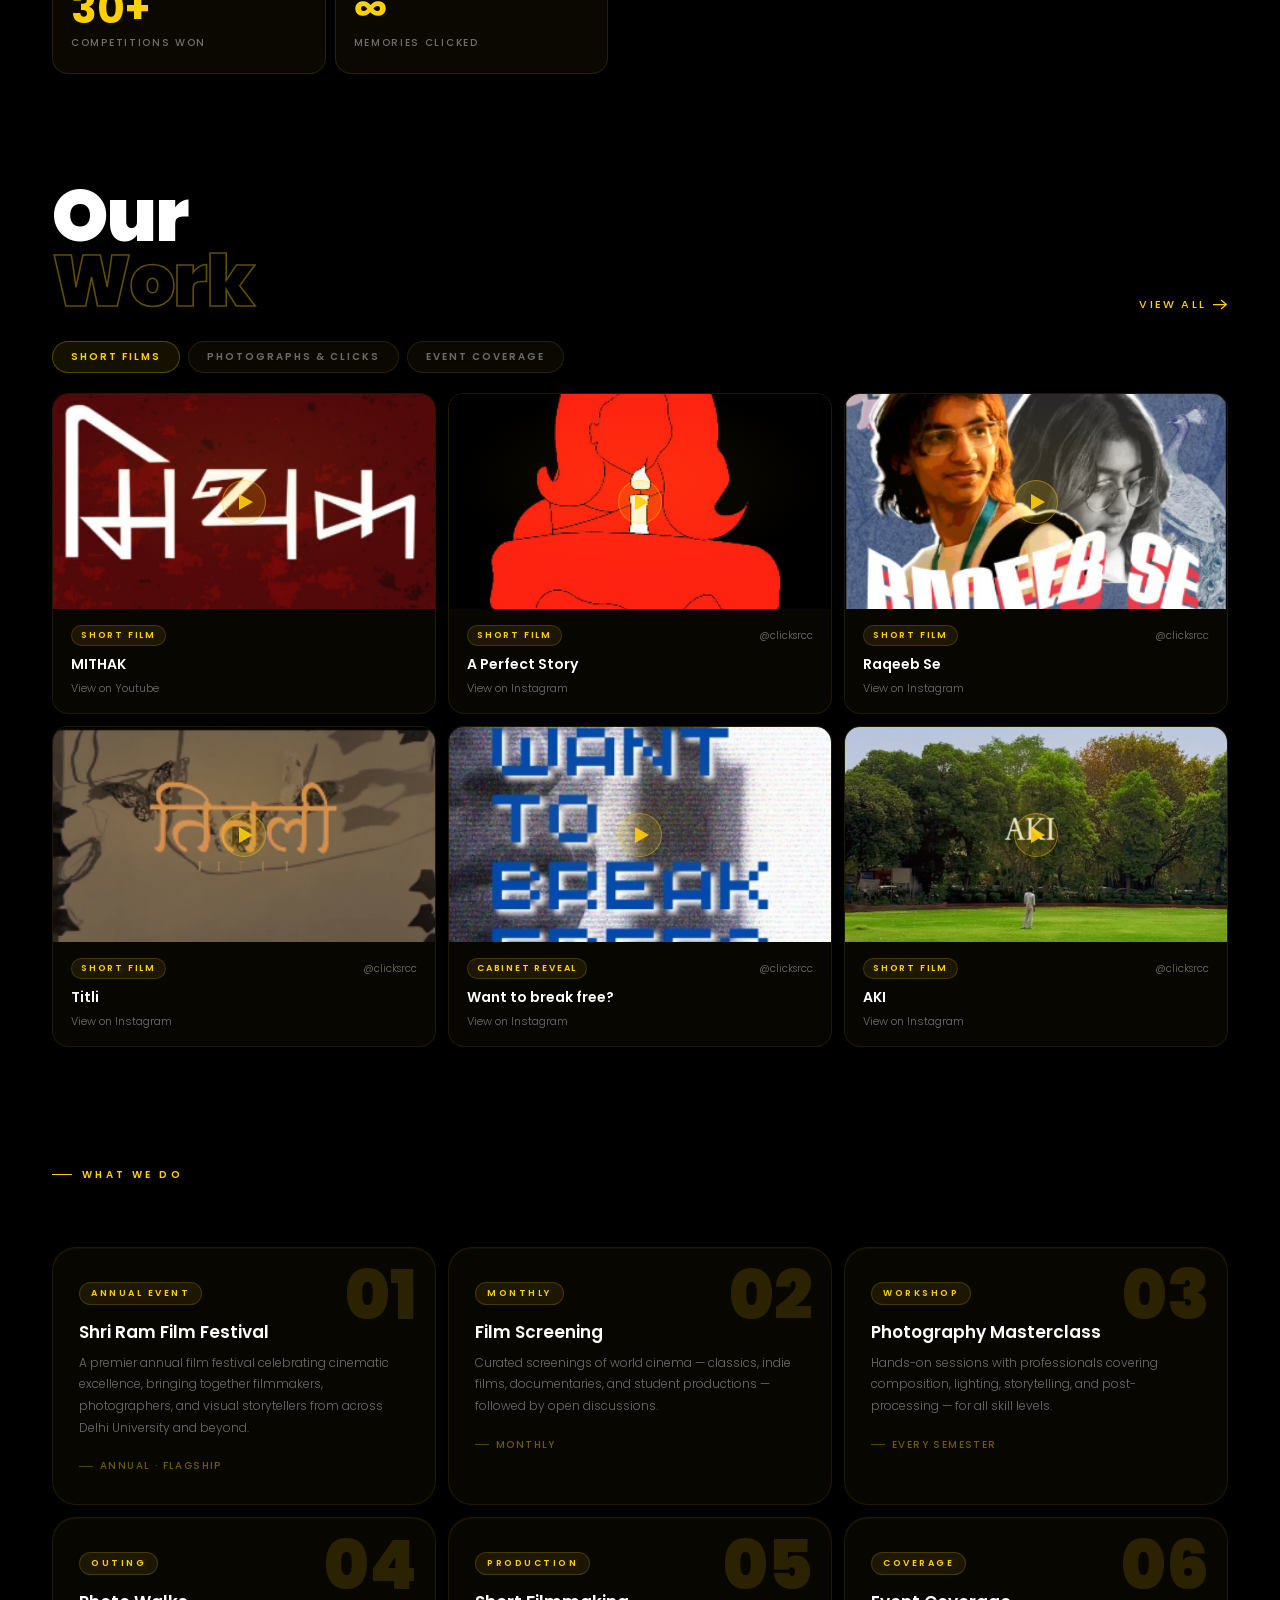
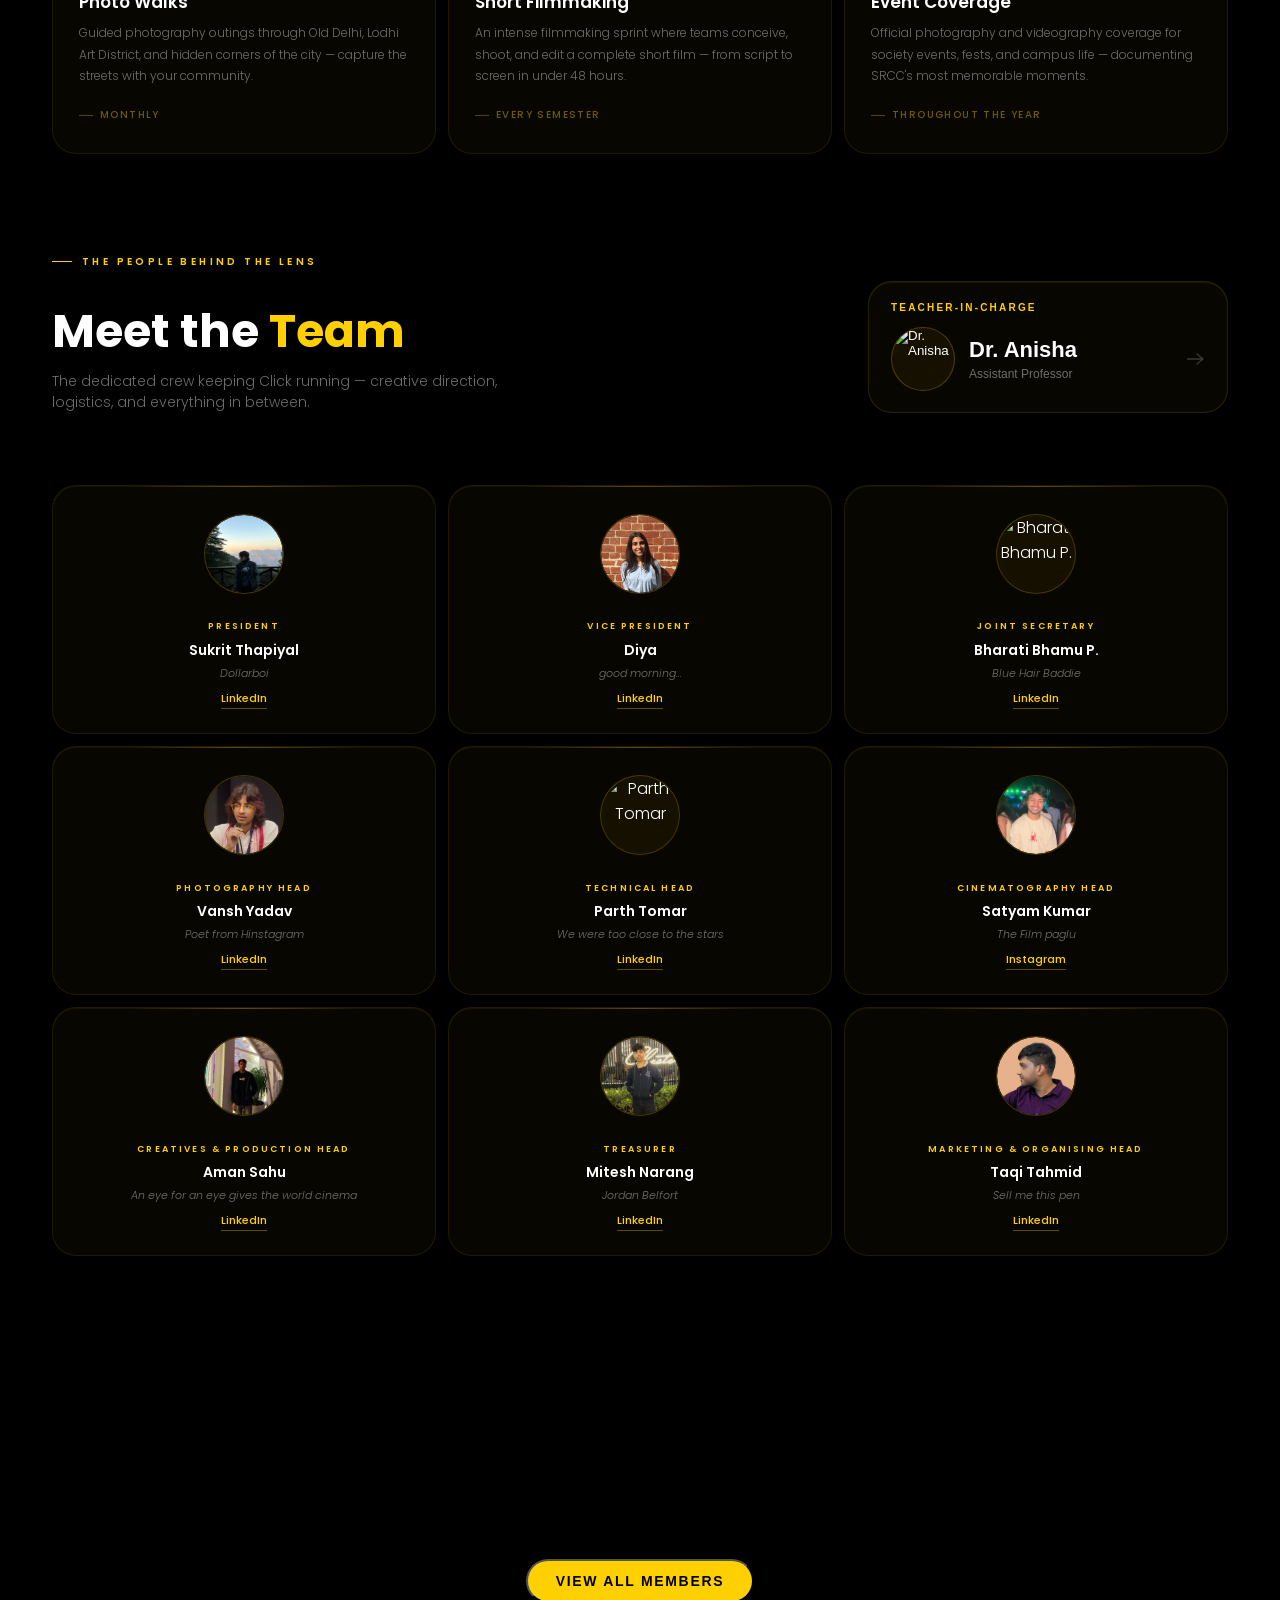
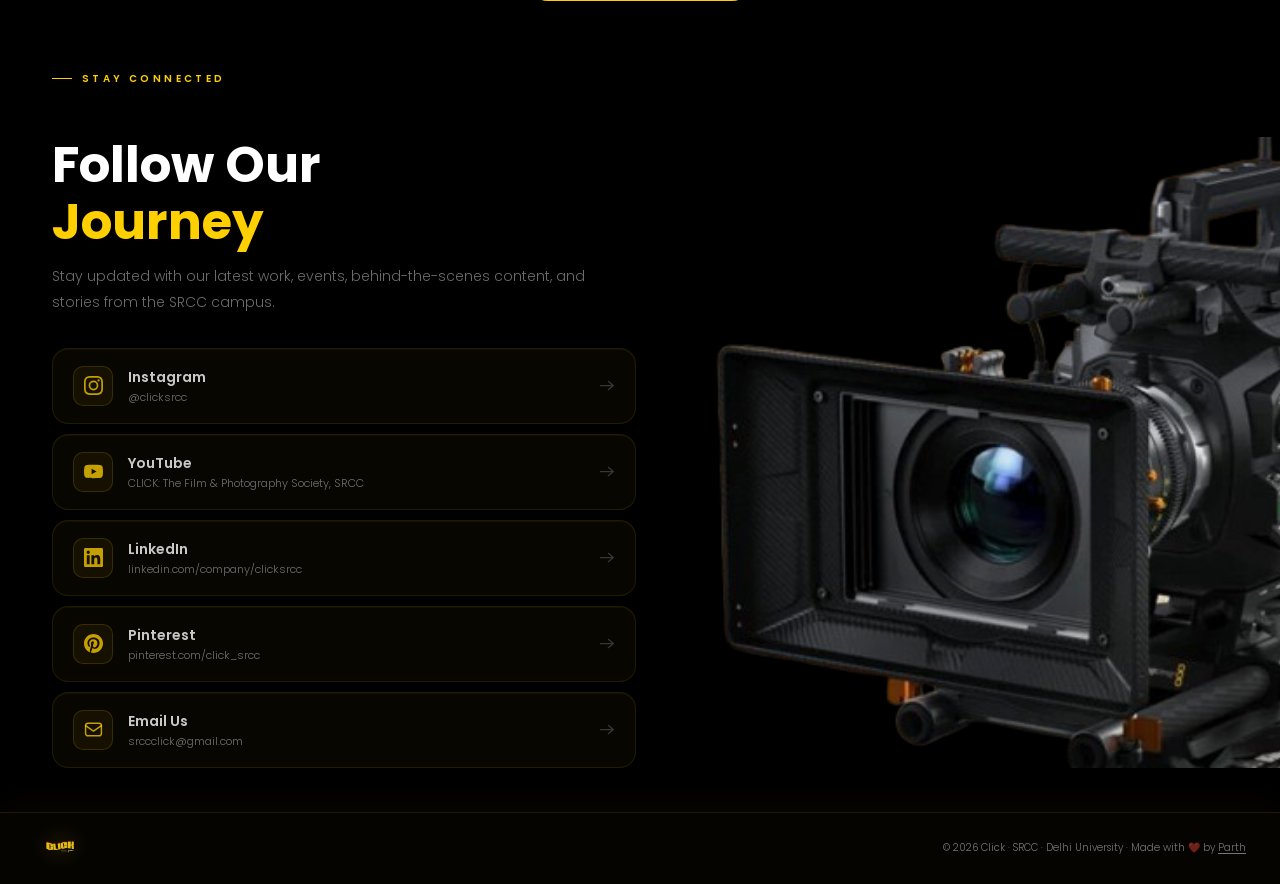
==== commit 93d1f1c4: "Update film tag from 'Short Film' to 'Cabinet Reveal'" ====
--- a/index.html
+++ b/index.html
@@ -189,7 +189,7 @@
           <a href="https://www.instagram.com/p/DNn8rSDTjLC/" target="_blank" rel="noopener noreferrer" class="film-play" aria-label="Play Want to break free"><svg width="14" height="16" viewBox="0 0 14 16" fill="rgba(255,208,0,0.9)"><path d="M0 0L14 8L0 16V0Z"/></svg></a>
         </div>
         <div class="film-info">
-          <div style="display:flex;align-items:center;justify-content:space-between;margin-bottom:8px"><span class="film-tag">Short Film</span><span style="font-size:10px;color:var(--muted)">@clicksrcc</span></div>
+          <div style="display:flex;align-items:center;justify-content:space-between;margin-bottom:8px"><span class="film-tag">Cabinet Reveal</span><span style="font-size:10px;color:var(--muted)">@clicksrcc</span></div>
           <div class="film-title">Want to break free?</div>
           <div class="film-meta">View on Instagram</div>
         </div>
@@ -307,7 +307,7 @@
 <section class="events-section" id="events">
   <div class="eyebrow reveal">What We Do</div>
   <div class="events-grid">
-    <div class="ecard reveal"><div class="enum">01</div><div class="etag">Annual Event</div><h3 class="ename">Impressions</h3><p class="edesc">Our flagship annual event — a celebration of visual art bringing together photographers, filmmakers, and storytellers from across Delhi University.</p><div class="edate">Annual · Flagship</div></div>
+    <div class="ecard reveal"><div class="enum">01</div><div class="etag">Annual Event</div><h3 class="ename">Shri Ram Film Festival</h3><p class="edesc">A premier annual film festival celebrating cinematic excellence, bringing together filmmakers, photographers, and visual storytellers from across Delhi University and beyond.</p><div class="edate">Annual · Flagship</div></div>
     <div class="ecard reveal d1"><div class="enum">02</div><div class="etag">Monthly</div><h3 class="ename">Film Screening</h3><p class="edesc">Curated screenings of world cinema — classics, indie films, documentaries, and student productions — followed by open discussions.</p><div class="edate">Monthly</div></div>
     <div class="ecard reveal d2"><div class="enum">03</div><div class="etag">Workshop</div><h3 class="ename">Photography Masterclass</h3><p class="edesc">Hands-on sessions with professionals covering composition, lighting, storytelling, and post-processing — for all skill levels.</p><div class="edate">Every Semester</div></div>
     <div class="ecard reveal d1"><div class="enum">04</div><div class="etag">Outing</div><h3 class="ename">Photo Walks</h3><p class="edesc">Guided photography outings through Old Delhi, Lodhi Art District, and hidden corners of the city — capture the streets with your community.</p><div class="edate">Monthly</div></div>
